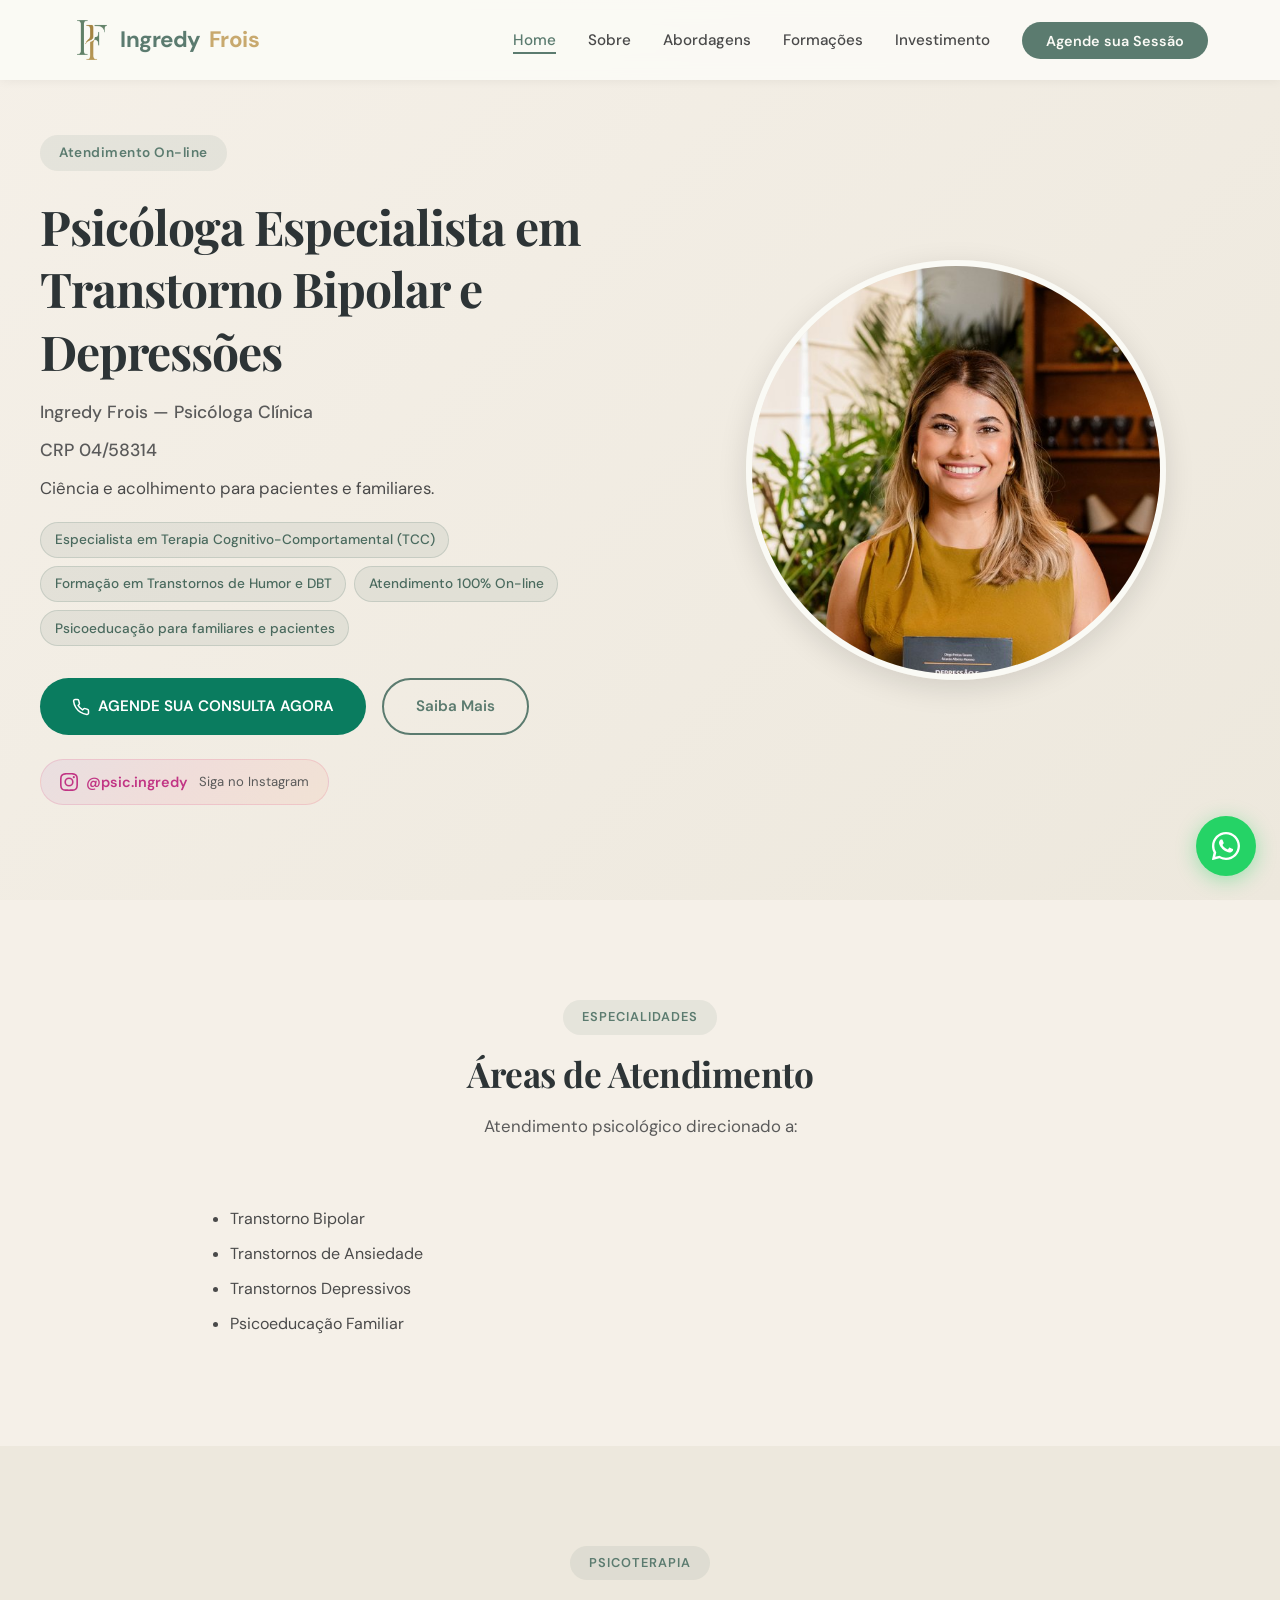
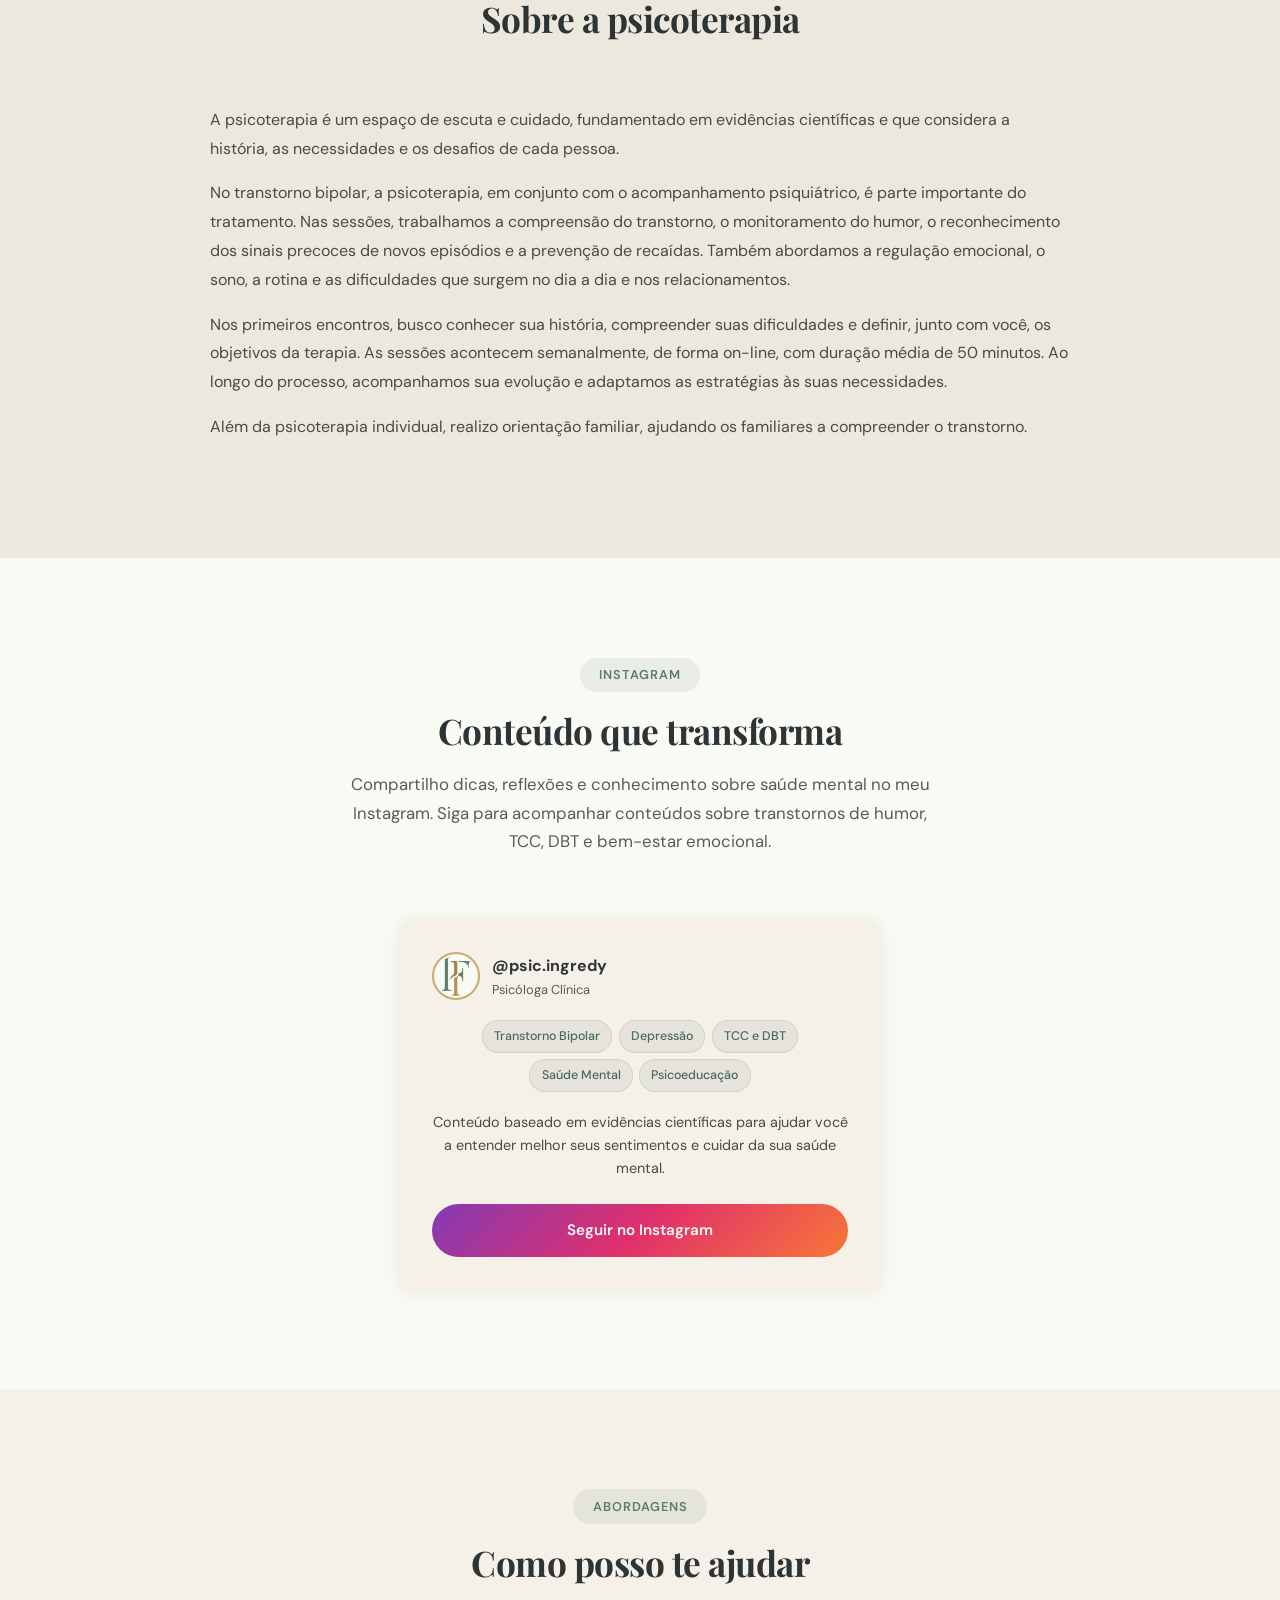
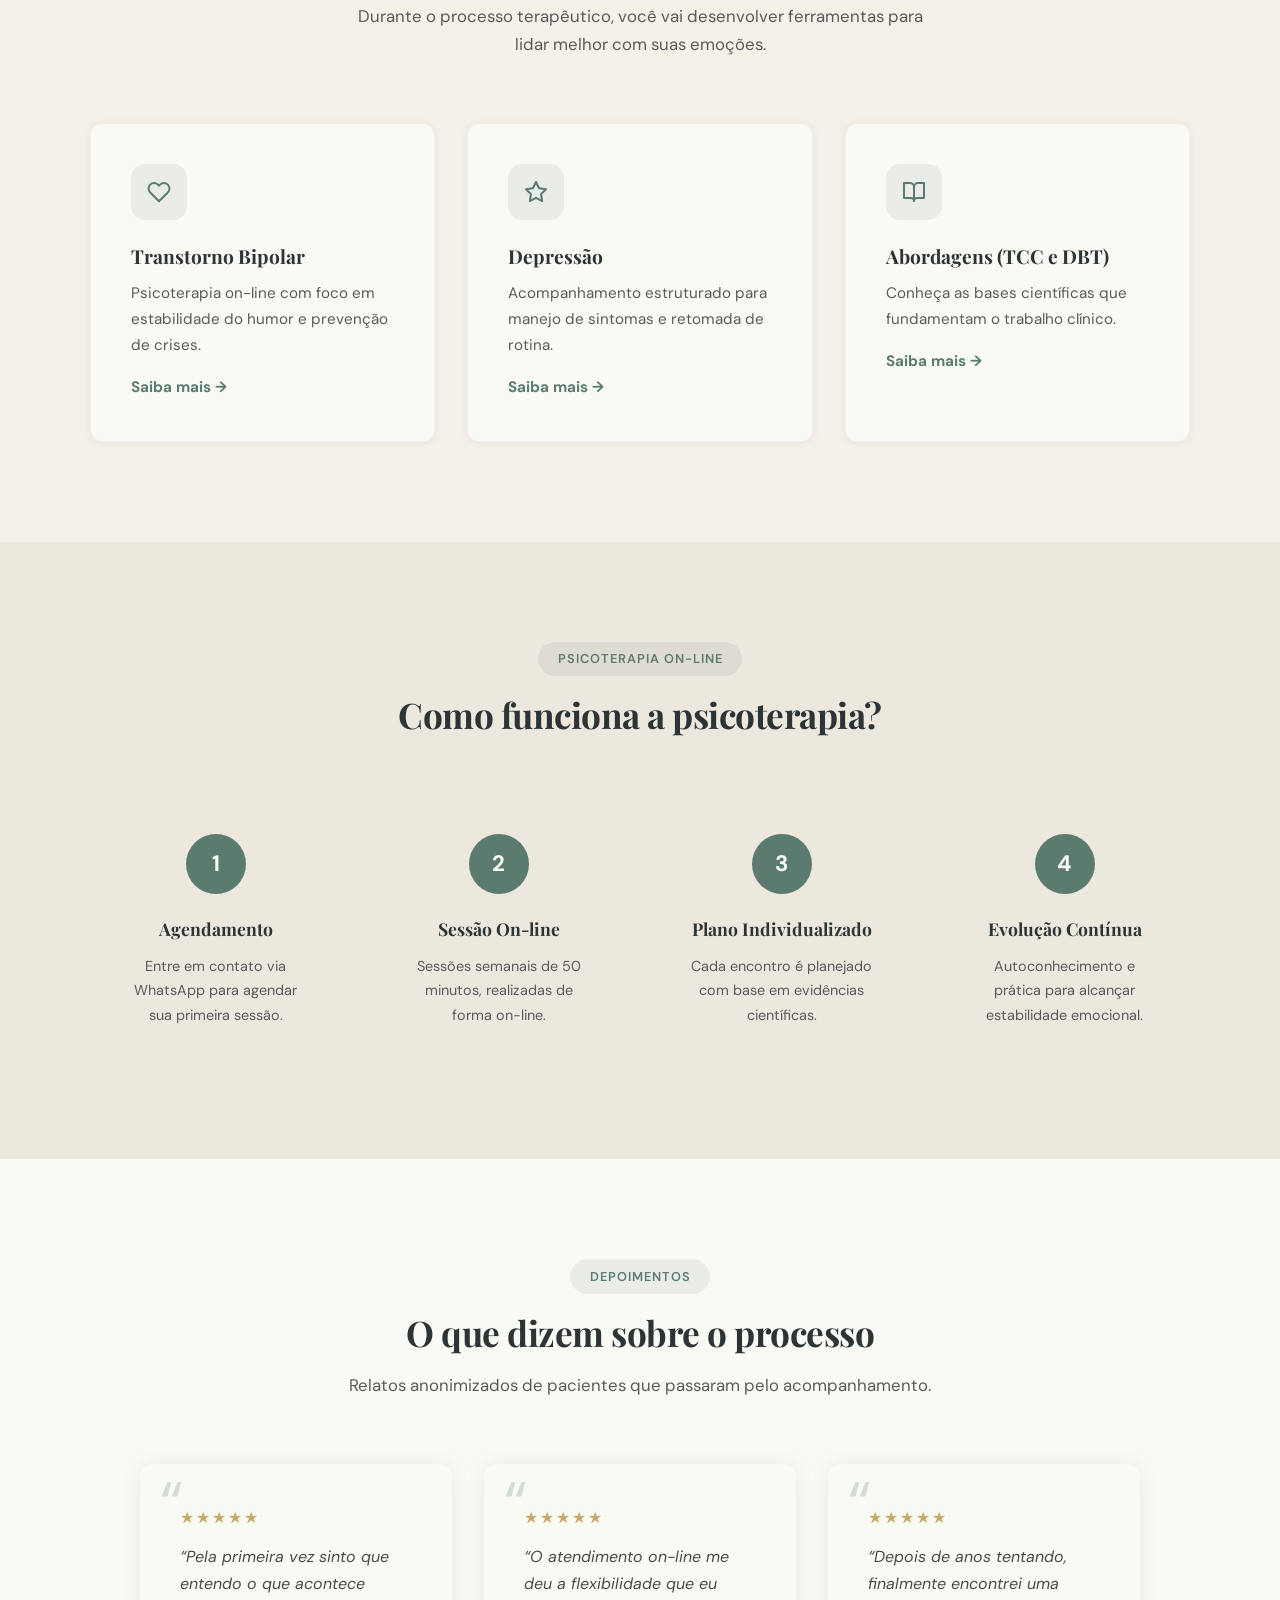
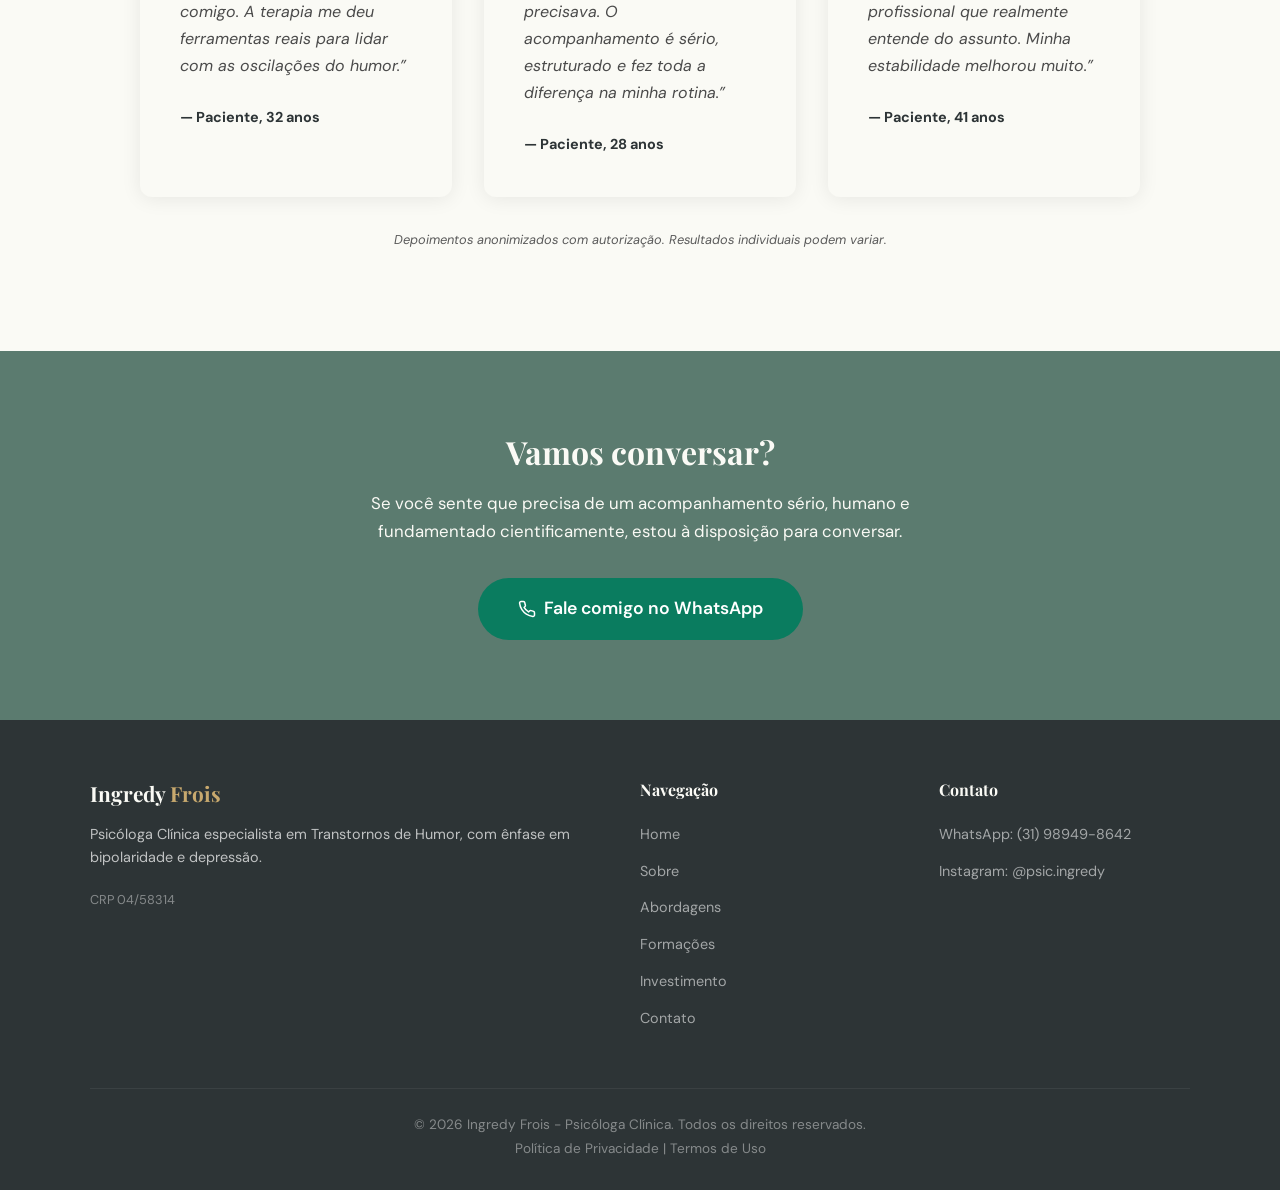
==== index.html @ 55889b50 "chore: atualiza conteúdo do site e padroniza grafia "on-line" - Home: remove selo "Agenda aberta par" ====
<!DOCTYPE html>
<html lang="pt-BR">
<head>
  <meta charset="UTF-8">
  <meta name="viewport" content="width=device-width, initial-scale=1.0">
  <title>Ingredy Frois - Psicóloga Clínica | Especialista em Transtornos de Humor</title>
  <meta name="description" content="Psicóloga clínica especialista em Transtornos de Humor, com ênfase em bipolaridade e depressão. Atendimento on-line com TCC e DBT.">
  <link rel="canonical" href="https://ingredyfrois.com.br/">
  <meta property="og:title" content="Ingredy Frois - Psicóloga Clínica | Especialista em Transtornos de Humor">
  <meta property="og:description" content="Psicóloga clínica especialista em Transtornos de Humor, com ênfase em bipolaridade e depressão. Atendimento on-line com TCC e DBT.">
  <meta property="og:type" content="website">
  <meta property="og:url" content="https://ingredyfrois.com.br/">
  <meta property="og:image" content="https://ingredyfrois.com.br/IMG_4815.JPG.jpeg">
  <meta property="og:locale" content="pt_BR">
  <meta name="twitter:card" content="summary_large_image">
  <link rel="preconnect" href="https://fonts.googleapis.com">
  <link rel="preconnect" href="https://fonts.gstatic.com" crossorigin>
  <link href="https://fonts.googleapis.com/css2?family=DM+Sans:ital,wght@0,400;0,500;0,600;0,700&family=Playfair+Display:wght@600;700&display=swap" rel="stylesheet">
  <link rel="icon" href="favicon.ico" sizes="48x48">
  <link rel="icon" href="favicon-32x32.png" type="image/png" sizes="32x32">
  <link rel="apple-touch-icon" href="apple-touch-icon.png">
  <link rel="manifest" href="site.webmanifest">
  <meta name="theme-color" content="#5B7B6F">
  <link rel="stylesheet" href="css/style.css?v=7">
</head>
<body>
  <a class="skip-link" href="#main-content">Pular para o conteúdo principal</a>

  <!-- Header -->
  <header class="header">
    <nav class="nav">
      <a href="index.html" class="nav__logo">
        <img src="logo-if.png" alt="IF" class="nav__logo-img" width="40" height="40">
        Ingredy <span>Frois</span>
      </a>
      <ul class="nav__links" id="primary-navigation" aria-label="Navegação principal">
        <li><a href="index.html" class="nav__link">Home</a></li>
        <li><a href="sobre.html" class="nav__link">Sobre</a></li>
        <li><a href="abordagens.html" class="nav__link">Abordagens</a></li>
        <li><a href="formacoes.html" class="nav__link">Formações</a></li>
        <li><a href="investimento.html" class="nav__link">Investimento</a></li>
        <li><a href="contato.html" class="nav__link nav__cta">Agende sua Sessão</a></li>
      </ul>
      <button class="nav__toggle" aria-label="Abrir menu" aria-expanded="false" aria-controls="primary-navigation">
        <span></span>
        <span></span>
        <span></span>
      </button>
    </nav>
    <div class="nav__overlay"></div>
  </header>

  <main id="main-content">

  <!-- Hero -->
  <section class="hero">
    <div class="hero__container">
      <div class="hero__content">
        <span class="hero__tag">Atendimento On-line</span>
        <h1 class="hero__title">Psicóloga Especialista em <span>Transtorno Bipolar e Depressões</span></h1>
        <p class="hero__subtitle">Ingredy Frois &mdash; Psicóloga Clínica</p>
        <p class="hero__subtitle hero__subtitle--crp">CRP 04/58314</p>
        <p class="hero__description">
          Ciência e acolhimento para pacientes e familiares.
        </p>
        <ul class="hero__credentials">
          <li>Especialista em Terapia Cognitivo-Comportamental (TCC)</li>
          <li>Formação em Transtornos de Humor e DBT</li>
          <li>Atendimento 100% On-line</li>
          <li>Psicoeducação para familiares e pacientes</li>
        </ul>
        <div class="hero__buttons">
          <a href="https://wa.me/5531989498642?text=Ol%C3%A1%2C%20gostaria%20de%20agendar%20uma%20sess%C3%A3o." class="btn btn--whatsapp" data-cta="whatsapp" data-location="home-hero" target="_blank" rel="noopener">
            <svg class="icon" viewBox="0 0 24 24" fill="none" stroke="currentColor" stroke-width="2" stroke-linecap="round" stroke-linejoin="round"><path d="M22 16.92v3a2 2 0 0 1-2.18 2 19.79 19.79 0 0 1-8.63-3.07 19.5 19.5 0 0 1-6-6 19.79 19.79 0 0 1-3.07-8.67A2 2 0 0 1 4.11 2h3a2 2 0 0 1 2 1.72c.12.96.36 1.9.7 2.81a2 2 0 0 1-.45 2.11L8.09 9.91a16 16 0 0 0 6 6l1.27-1.27a2 2 0 0 1 2.11-.45c.91.34 1.85.58 2.81.7A2 2 0 0 1 22 16.92z"/></svg> AGENDE SUA CONSULTA AGORA
          </a>
          <a href="sobre.html" class="btn btn--outline">Saiba Mais</a>
        </div>
        <a href="https://instagram.com/psic.ingredy" class="hero__instagram" target="_blank" rel="noopener">
          <svg viewBox="0 0 24 24" width="18" height="18" fill="currentColor"><path d="M12 2.163c3.204 0 3.584.012 4.85.07 3.252.148 4.771 1.691 4.919 4.919.058 1.265.069 1.645.069 4.849 0 3.205-.012 3.584-.069 4.849-.149 3.225-1.664 4.771-4.919 4.919-1.266.058-1.644.07-4.85.07-3.204 0-3.584-.012-4.849-.07-3.26-.149-4.771-1.699-4.919-4.92-.058-1.265-.07-1.644-.07-4.849 0-3.204.013-3.583.07-4.849.149-3.227 1.664-4.771 4.919-4.919 1.266-.057 1.645-.069 4.849-.069zM12 0C8.741 0 8.333.014 7.053.072 2.695.272.273 2.69.073 7.052.014 8.333 0 8.741 0 12c0 3.259.014 3.668.072 4.948.2 4.358 2.618 6.78 6.98 6.98C8.333 23.986 8.741 24 12 24c3.259 0 3.668-.014 4.948-.072 4.354-.2 6.782-2.618 6.979-6.98.059-1.28.073-1.689.073-4.948 0-3.259-.014-3.667-.072-4.947-.196-4.354-2.617-6.78-6.979-6.98C15.668.014 15.259 0 12 0zm0 5.838a6.162 6.162 0 100 12.324 6.162 6.162 0 000-12.324zM12 16a4 4 0 110-8 4 4 0 010 8zm6.406-11.845a1.44 1.44 0 100 2.881 1.44 1.44 0 000-2.881z"/></svg>
          <span>@psic.ingredy</span>
          <span class="hero__instagram-label">Siga no Instagram</span>
        </a>
      </div>
      <div class="hero__image">
        <img src="IMG_2503.JPEG" alt="Ingredy Frois - Psicóloga Clínica" width="420" height="420" fetchpriority="high">
      </div>
    </div>
  </section>

  <!-- Áreas de Atendimento -->
  <section class="section">
    <div class="section__container">
      <div class="section__header fade-in">
        <span class="section__tag">Especialidades</span>
        <h2 class="section__title">Áreas de Atendimento</h2>
        <p class="section__subtitle">Atendimento psicológico direcionado a:</p>
      </div>
      <div class="prose fade-in">
        <ul class="list">
          <li>Transtorno Bipolar</li>
          <li>Transtornos de Ansiedade</li>
          <li>Transtornos Depressivos</li>
          <li>Psicoeducação Familiar</li>
        </ul>
      </div>
    </div>
  </section>

  <!-- Sobre a psicoterapia -->
  <section class="section section--alt">
    <div class="section__container">
      <div class="section__header fade-in">
        <span class="section__tag">Psicoterapia</span>
        <h2 class="section__title">Sobre a psicoterapia</h2>
      </div>
      <div class="prose fade-in">
        <p>A psicoterapia é um espaço de escuta e cuidado, fundamentado em evidências científicas e que considera a história, as necessidades e os desafios de cada pessoa.</p>
        <p>No transtorno bipolar, a psicoterapia, em conjunto com o acompanhamento psiquiátrico, é parte importante do tratamento. Nas sessões, trabalhamos a compreensão do transtorno, o monitoramento do humor, o reconhecimento dos sinais precoces de novos episódios e a prevenção de recaídas. Também abordamos a regulação emocional, o sono, a rotina e as dificuldades que surgem no dia a dia e nos relacionamentos.</p>
        <p>Nos primeiros encontros, busco conhecer sua história, compreender suas dificuldades e definir, junto com você, os objetivos da terapia. As sessões acontecem semanalmente, de forma on-line, com duração média de 50 minutos. Ao longo do processo, acompanhamos sua evolução e adaptamos as estratégias às suas necessidades.</p>
        <p>Além da psicoterapia individual, realizo orientação familiar, ajudando os familiares a compreender o transtorno.</p>
      </div>
    </div>
  </section>

  <!-- Instagram Section -->
  <section class="section instagram-section">
    <div class="section__container">
      <div class="section__header fade-in">
        <span class="section__tag">Instagram</span>
        <h2 class="section__title">Conteúdo que transforma</h2>
        <p class="section__subtitle">
          Compartilho dicas, reflexões e conhecimento sobre saúde mental no meu Instagram.
          Siga para acompanhar conteúdos sobre transtornos de humor, TCC, DBT e bem-estar emocional.
        </p>
      </div>
      <div class="instagram-preview fade-in">
        <div class="instagram-card">
          <div class="instagram-card__header">
            <img src="logo-if.png" alt="IF" class="instagram-card__avatar" width="40" height="40">
            <div>
              <span class="instagram-card__handle">@psic.ingredy</span>
              <span class="instagram-card__label">Psicóloga Clínica</span>
            </div>
          </div>
          <div class="instagram-card__topics">
            <span>Transtorno Bipolar</span>
            <span>Depressão</span>
            <span>TCC e DBT</span>
            <span>Saúde Mental</span>
            <span>Psicoeducação</span>
          </div>
          <p class="instagram-card__bio">
            Conteúdo baseado em evidências científicas para ajudar você a entender melhor seus
            sentimentos e cuidar da sua saúde mental.
          </p>
          <a href="https://instagram.com/psic.ingredy" class="btn btn--primary instagram-card__btn" target="_blank" rel="noopener">
            Seguir no Instagram
          </a>
        </div>
      </div>
    </div>
  </section>

  <!-- Abordagens Preview -->
  <section class="section">
    <div class="section__container">
      <div class="section__header fade-in">
        <span class="section__tag">Abordagens</span>
        <h2 class="section__title">Como posso te ajudar</h2>
        <p class="section__subtitle">
          Durante o processo terapêutico, você vai desenvolver ferramentas para lidar melhor com suas emoções.
        </p>
      </div>
      <div class="cards fade-in">
        <a class="card card--link" href="transtorno-bipolar.html">
          <div class="card__icon" aria-hidden="true"><svg class="icon" viewBox="0 0 24 24" fill="none" stroke="currentColor" stroke-width="2" stroke-linecap="round" stroke-linejoin="round"><path d="M20.84 4.61a5.5 5.5 0 0 0-7.78 0L12 5.67l-1.06-1.06a5.5 5.5 0 0 0-7.78 7.78l1.06 1.06L12 21.23l7.78-7.78 1.06-1.06a5.5 5.5 0 0 0 0-7.78z"/></svg></div>
          <h3 class="card__title">Transtorno Bipolar</h3>
          <p class="card__text">
            Psicoterapia on-line com foco em estabilidade do humor e prevenção de crises.
          </p>
          <span class="card__cta">Saiba mais &rarr;</span>
        </a>
        <a class="card card--link" href="depressao.html">
          <div class="card__icon" aria-hidden="true"><svg class="icon" viewBox="0 0 24 24" fill="none" stroke="currentColor" stroke-width="2" stroke-linecap="round" stroke-linejoin="round"><polygon points="12 2 15.09 8.26 22 9.27 17 14.14 18.18 21.02 12 17.77 5.82 21.02 7 14.14 2 9.27 8.91 8.26 12 2"/></svg></div>
          <h3 class="card__title">Depressão</h3>
          <p class="card__text">
            Acompanhamento estruturado para manejo de sintomas e retomada de rotina.
          </p>
          <span class="card__cta">Saiba mais &rarr;</span>
        </a>
        <a class="card card--link" href="abordagens.html">
          <div class="card__icon" aria-hidden="true"><svg class="icon" viewBox="0 0 24 24" fill="none" stroke="currentColor" stroke-width="2" stroke-linecap="round" stroke-linejoin="round"><path d="M2 3h6a4 4 0 0 1 4 4v14a3 3 0 0 0-3-3H2z"/><path d="M22 3h-6a4 4 0 0 0-4 4v14a3 3 0 0 1 3-3h7z"/></svg></div>
          <h3 class="card__title">Abordagens (TCC e DBT)</h3>
          <p class="card__text">
            Conheça as bases científicas que fundamentam o trabalho clínico.
          </p>
          <span class="card__cta">Saiba mais &rarr;</span>
        </a>
      </div>
    </div>
  </section>

  <!-- Como funciona -->
  <section class="section section--alt">
    <div class="section__container">
      <div class="section__header fade-in">
        <span class="section__tag">Psicoterapia On-line</span>
        <h2 class="section__title">Como funciona a psicoterapia?</h2>
      </div>
      <div class="steps fade-in">
        <div class="step">
          <div class="step__number">1</div>
          <h3 class="step__title">Agendamento</h3>
          <p class="step__text">Entre em contato via WhatsApp para agendar sua primeira sessão.</p>
        </div>
        <div class="step">
          <div class="step__number">2</div>
          <h3 class="step__title">Sessão On-line</h3>
          <p class="step__text">Sessões semanais de 50 minutos, realizadas de forma on-line.</p>
        </div>
        <div class="step">
          <div class="step__number">3</div>
          <h3 class="step__title">Plano Individualizado</h3>
          <p class="step__text">Cada encontro é planejado com base em evidências científicas.</p>
        </div>
        <div class="step">
          <div class="step__number">4</div>
          <h3 class="step__title">Evolução Contínua</h3>
          <p class="step__text">Autoconhecimento e prática para alcançar estabilidade emocional.</p>
        </div>
      </div>
    </div>
  </section>

  <!-- Depoimentos -->
  <section class="section section--white">
    <div class="section__container">
      <div class="section__header fade-in">
        <span class="section__tag">Depoimentos</span>
        <h2 class="section__title">O que dizem sobre o processo</h2>
        <p class="section__subtitle">Relatos anonimizados de pacientes que passaram pelo acompanhamento.</p>
      </div>
      <div class="testimonials-grid fade-in">
        <div class="testimonial">
          <div class="testimonial__stars" aria-hidden="true">&#9733;&#9733;&#9733;&#9733;&#9733;</div>
          <p class="testimonial__text">&ldquo;Pela primeira vez sinto que entendo o que acontece comigo. A terapia me deu ferramentas reais para lidar com as oscilações do humor.&rdquo;</p>
          <span class="testimonial__author">&mdash; Paciente, 32 anos</span>
        </div>
        <div class="testimonial">
          <div class="testimonial__stars" aria-hidden="true">&#9733;&#9733;&#9733;&#9733;&#9733;</div>
          <p class="testimonial__text">&ldquo;O atendimento on-line me deu a flexibilidade que eu precisava. O acompanhamento é sério, estruturado e fez toda a diferença na minha rotina.&rdquo;</p>
          <span class="testimonial__author">&mdash; Paciente, 28 anos</span>
        </div>
        <div class="testimonial">
          <div class="testimonial__stars" aria-hidden="true">&#9733;&#9733;&#9733;&#9733;&#9733;</div>
          <p class="testimonial__text">&ldquo;Depois de anos tentando, finalmente encontrei uma profissional que realmente entende do assunto. Minha estabilidade melhorou muito.&rdquo;</p>
          <span class="testimonial__author">&mdash; Paciente, 41 anos</span>
        </div>
      </div>
      <p class="testimonial__disclaimer">Depoimentos anonimizados com autorização. Resultados individuais podem variar.</p>
    </div>
  </section>

  <!-- CTA -->
  <section class="cta">
    <h2>Vamos conversar?</h2>
    <p>
      Se você sente que precisa de um acompanhamento sério, humano e fundamentado cientificamente,
      estou à disposição para conversar.
    </p>
    <a href="https://wa.me/5531989498642?text=Ol%C3%A1%2C%20gostaria%20de%20agendar%20uma%20sess%C3%A3o." class="btn btn--whatsapp" data-cta="whatsapp" data-location="home-cta" target="_blank" rel="noopener">
      <svg class="icon" viewBox="0 0 24 24" fill="none" stroke="currentColor" stroke-width="2" stroke-linecap="round" stroke-linejoin="round"><path d="M22 16.92v3a2 2 0 0 1-2.18 2 19.79 19.79 0 0 1-8.63-3.07 19.5 19.5 0 0 1-6-6 19.79 19.79 0 0 1-3.07-8.67A2 2 0 0 1 4.11 2h3a2 2 0 0 1 2 1.72c.12.96.36 1.9.7 2.81a2 2 0 0 1-.45 2.11L8.09 9.91a16 16 0 0 0 6 6l1.27-1.27a2 2 0 0 1 2.11-.45c.91.34 1.85.58 2.81.7A2 2 0 0 1 22 16.92z"/></svg> Fale comigo no WhatsApp
    </a>
  </section>

  </main>

  <!-- Footer -->
  <footer class="footer">
    <div class="footer__container">
      <div class="footer__brand">
        <h3>Ingredy <span>Frois</span></h3>
        <p>Psicóloga Clínica especialista em Transtornos de Humor, com ênfase em bipolaridade e depressão.</p>
        <small>CRP 04/58314</small>
      </div>
      <div>
        <h4>Navegação</h4>
        <ul class="footer__links">
          <li><a href="index.html">Home</a></li>
          <li><a href="sobre.html">Sobre</a></li>
          <li><a href="abordagens.html">Abordagens</a></li>
          <li><a href="formacoes.html">Formações</a></li>
          <li><a href="investimento.html">Investimento</a></li>
          <li><a href="contato.html">Contato</a></li>
        </ul>
      </div>
      <div>
        <h4>Contato</h4>
        <ul class="footer__links">
          <li><a href="https://wa.me/5531989498642" target="_blank" rel="noopener">WhatsApp: (31) 98949-8642</a></li>
          <li><a href="https://instagram.com/psic.ingredy" target="_blank" rel="noopener">Instagram: @psic.ingredy</a></li>
        </ul>
      </div>
    </div>
    <div class="footer__bottom">
      <p>&copy; 2026 Ingredy Frois - Psicóloga Clínica. Todos os direitos reservados.</p>
      <p><a href="privacidade.html">Política de Privacidade</a> | <a href="termos.html">Termos de Uso</a></p>
    </div>
  </footer>

  <!-- WhatsApp Chat Widget -->
  <div class="wa-widget" id="waWidget">
    <div class="wa-widget__chat" id="waChat">
      <div class="wa-widget__header">
        <svg class="wa-widget__wa-icon" viewBox="0 0 24 24" fill="#fff" width="24" height="24"><path d="M17.472 14.382c-.297-.149-1.758-.867-2.03-.967-.273-.099-.471-.148-.67.15-.197.297-.767.966-.94 1.164-.173.199-.347.223-.644.075-.297-.15-1.255-.463-2.39-1.475-.883-.788-1.48-1.761-1.653-2.059-.173-.297-.018-.458.13-.606.134-.133.298-.347.446-.52.149-.174.198-.298.298-.497.099-.198.05-.371-.025-.52-.075-.149-.669-1.612-.916-2.207-.242-.579-.487-.5-.669-.51-.173-.008-.371-.01-.57-.01-.198 0-.52.074-.792.372-.272.297-1.04 1.016-1.04 2.479 0 1.462 1.065 2.875 1.213 3.074.149.198 2.096 3.2 5.077 4.487.709.306 1.262.489 1.694.625.712.227 1.36.195 1.871.118.571-.085 1.758-.719 2.006-1.413.248-.694.248-1.289.173-1.413-.074-.124-.272-.198-.57-.347z"/><path d="M12 0C5.373 0 0 5.373 0 12c0 2.025.506 3.937 1.395 5.614L.05 23.335a.5.5 0 00.615.614l5.721-1.345A11.95 11.95 0 0012 24c6.627 0 12-5.373 12-12S18.627 0 12 0zm0 22c-1.862 0-3.623-.508-5.137-1.416l-.358-.214-3.713.873.873-3.713-.214-.358A9.96 9.96 0 012 12C2 6.486 6.486 2 12 2s10 4.486 10 10-4.486 10-10 10z"/></svg>
        <div class="wa-widget__header-info">
          <span class="wa-widget__name">Ingredy Frois</span>
          <span class="wa-widget__status">Responde em horário comercial</span>
        </div>
        <button class="wa-widget__close" id="waClose" aria-label="Fechar">&times;</button>
      </div>
      <div class="wa-widget__body">
        <div class="wa-widget__msg">
          <span>Olá! Gostaria de agendar sua sessão on-line hoje?</span>
        </div>
      </div>
      <a href="https://wa.me/5531989498642?text=Ol%C3%A1%2C%20gostaria%20de%20agendar%20uma%20sess%C3%A3o." class="wa-widget__cta" data-cta="whatsapp" data-location="home-floating" target="_blank" rel="noopener">
        Abrir bate-papo
        <svg viewBox="0 0 24 24" fill="#fff" width="18" height="18"><path d="M2 21l1.65-3.8A8.94 8.94 0 012.05 13C2.05 8.03 6.03 4.05 11 4.05c4.97 0 9 3.98 9 8.95 0 4.97-4.03 8.95-9 8.95-1.41 0-2.76-.33-3.98-.94L2 21z"/></svg>
      </a>
    </div>
    <button class="wa-widget__btn" id="waBtn" aria-label="Fale pelo WhatsApp">
      <svg viewBox="0 0 24 24" fill="#fff" width="28" height="28"><path d="M17.472 14.382c-.297-.149-1.758-.867-2.03-.967-.273-.099-.471-.148-.67.15-.197.297-.767.966-.94 1.164-.173.199-.347.223-.644.075-.297-.15-1.255-.463-2.39-1.475-.883-.788-1.48-1.761-1.653-2.059-.173-.297-.018-.458.13-.606.134-.133.298-.347.446-.52.149-.174.198-.298.298-.497.099-.198.05-.371-.025-.52-.075-.149-.669-1.612-.916-2.207-.242-.579-.487-.5-.669-.51-.173-.008-.371-.01-.57-.01-.198 0-.52.074-.792.372-.272.297-1.04 1.016-1.04 2.479 0 1.462 1.065 2.875 1.213 3.074.149.198 2.096 3.2 5.077 4.487.709.306 1.262.489 1.694.625.712.227 1.36.195 1.871.118.571-.085 1.758-.719 2.006-1.413.248-.694.248-1.289.173-1.413-.074-.124-.272-.198-.57-.347z"/><path d="M12 0C5.373 0 0 5.373 0 12c0 2.025.506 3.937 1.395 5.614L.05 23.335a.5.5 0 00.615.614l5.721-1.345A11.95 11.95 0 0012 24c6.627 0 12-5.373 12-12S18.627 0 12 0zm0 22c-1.862 0-3.623-.508-5.137-1.416l-.358-.214-3.713.873.873-3.713-.214-.358A9.96 9.96 0 012 12C2 6.486 6.486 2 12 2s10 4.486 10 10-4.486 10-10 10z"/></svg>
    </button>
  </div>

  <script src="js/main.js"></script>
  <script type="application/ld+json">
  {
    "@context": "https://schema.org",
    "@graph": [
      {
        "@type": "WebSite",
        "@id": "https://ingredyfrois.com.br/#website",
        "url": "https://ingredyfrois.com.br/",
        "name": "Ingredy Frois - Psicóloga Clínica"
      },
      {
        "@type": "Person",
        "@id": "https://ingredyfrois.com.br/#person",
        "name": "Ingredy Frois",
        "jobTitle": "Psicóloga Clínica",
        "description": "Especialista em Transtornos de Humor, com ênfase em bipolaridade e depressão.",
        "sameAs": ["https://instagram.com/psic.ingredy"],
        "hasCredential": {
          "@type": "EducationalOccupationalCredential",
          "credentialCategory": "CRP 04/58314",
          "recognizedBy": {
            "@type": "Organization",
            "name": "Conselho Regional de Psicologia"
          }
        }
      },
      {
        "@type": "ProfessionalService",
        "@id": "https://ingredyfrois.com.br/#service",
        "name": "Ingredy Frois - Psicóloga Clínica",
        "description": "Psicóloga clínica especialista em Transtornos de Humor, com ênfase em bipolaridade e depressão.",
        "url": "https://ingredyfrois.com.br",
        "telephone": "+5531989498642",
        "priceRange": "$$",
        "provider": {"@id": "https://ingredyfrois.com.br/#person"},
        "address": {
          "@type": "PostalAddress",
          "addressCountry": "BR"
        },
        "areaServed": "BR",
        "serviceType": "Psicoterapia On-line"
      }
    ]
  }
  </script>
</body>
</html>
---- css/style.css ----
/* ===== RESET & BASE ===== */
*,
*::before,
*::after {
  margin: 0;
  padding: 0;
  box-sizing: border-box;
}

:root {
  --primary: #5B7B6F;
  --primary-dark: #4A6A5E;
  --primary-light: #7A9B8F;
  --accent: #C8A96E;
  --accent-dark: #B0924F;
  --bg: #F5F0E8;
  --bg-alt: #EDE8DD;
  --white: #FAFAF5;
  --dark: #2D3436;
  --text: #4A4A4A;
  --text-light: #5A5A5A;
  --shadow-sm: 0 1px 10px rgba(0, 0, 0, 0.06);
  --shadow: 0 2px 20px rgba(0, 0, 0, 0.08);
  --shadow-lg: 0 8px 30px rgba(0, 0, 0, 0.12);
  --radius: 12px;
  --transition: all 0.3s ease;
}

html {
  scroll-behavior: smooth;
  font-size: 16px;
}

body {
  font-family: 'DM Sans', 'Segoe UI', sans-serif;
  background-color: var(--bg);
  color: var(--text);
  line-height: 1.7;
  overflow-x: hidden;
}

a {
  text-decoration: none;
  color: inherit;
  transition: var(--transition);
}

ul {
  list-style: none;
}

img {
  max-width: 100%;
  height: auto;
  display: block;
}

h1, h2, h3, h4 {
  color: var(--dark);
  line-height: 1.3;
  font-family: 'Playfair Display', 'DM Sans', serif;
}

/* ===== HEADER / NAV ===== */
.header {
  position: fixed;
  top: 0;
  left: 0;
  width: 100%;
  z-index: 1000;
  background: rgba(250, 250, 245, 0.95);
  backdrop-filter: blur(10px);
  box-shadow: 0 1px 10px rgba(0, 0, 0, 0.05);
  transition: var(--transition);
}

.header.scrolled {
  box-shadow: var(--shadow);
}

.nav {
  max-width: 1200px;
  margin: 0 auto;
  padding: 0 2rem;
  display: flex;
  align-items: center;
  justify-content: space-between;
  height: 80px;
}

.nav__logo {
  font-size: 1.4rem;
  font-weight: 700;
  color: var(--primary);
  letter-spacing: -0.5px;
  display: flex;
  align-items: center;
  gap: 0.5rem;
}

.nav__logo-img {
  width: 40px;
  height: 40px;
  max-width: 40px;
  max-height: 40px;
  object-fit: contain;
  flex-shrink: 0;
}

.nav__logo span {
  color: var(--accent);
}

.nav__links {
  display: flex;
  gap: 2rem;
  align-items: center;
}

.nav__link {
  font-size: 0.95rem;
  font-weight: 500;
  color: var(--text);
  position: relative;
  padding: 0.25rem 0;
}

.nav__link::after {
  content: '';
  position: absolute;
  bottom: 0;
  left: 0;
  width: 0;
  height: 2px;
  background: var(--primary);
  transition: var(--transition);
}

.nav__link:hover::after,
.nav__link.active::after {
  width: 100%;
}

.nav__link:hover,
.nav__link.active {
  color: var(--primary);
}

.nav__cta {
  background: var(--primary);
  color: var(--white) !important;
  padding: 0.6rem 1.5rem;
  border-radius: 50px;
  font-weight: 600;
  font-size: 0.9rem;
}

.nav__cta::after {
  display: none;
}

.nav__cta:hover {
  background: var(--primary-dark);
  transform: translateY(-1px);
}

/* Mobile menu */
.nav__toggle {
  display: none;
  flex-direction: column;
  gap: 5px;
  cursor: pointer;
  padding: 5px;
  z-index: 1001;
  background: none;
  border: none;
  -webkit-appearance: none;
  appearance: none;
}

.nav__toggle span {
  width: 25px;
  height: 2.5px;
  background: var(--dark);
  border-radius: 2px;
  transition: var(--transition);
}

.nav__toggle.active span:nth-child(1) {
  transform: rotate(45deg) translate(5px, 5px);
}

.nav__toggle.active span:nth-child(2) {
  opacity: 0;
}

.nav__toggle.active span:nth-child(3) {
  transform: rotate(-45deg) translate(5px, -5px);
}

/* ===== HERO ===== */
.hero {
  min-height: 100vh;
  display: flex;
  align-items: center;
  padding: 100px 2rem 60px;
  background: linear-gradient(135deg, var(--bg) 0%, var(--bg-alt) 100%);
}

.hero__container {
  max-width: 1200px;
  margin: 0 auto;
  display: grid;
  grid-template-columns: 1fr 1fr;
  gap: 4rem;
  align-items: center;
}

.hero__tag {
  display: inline-block;
  background: rgba(91, 123, 111, 0.1);
  color: var(--primary);
  padding: 0.4rem 1.2rem;
  border-radius: 50px;
  font-size: 0.85rem;
  font-weight: 600;
  margin-bottom: 1.5rem;
  letter-spacing: 0.5px;
}

.hero__title {
  font-size: 3rem;
  font-weight: 700;
  margin-bottom: 1rem;
  letter-spacing: -1px;
}

.hero__title span {
  color: var(--dark);
}

.hero__subtitle {
  font-size: 1.1rem;
  color: var(--text-light);
  margin-bottom: 0.5rem;
  font-weight: 500;
}

.hero__description {
  font-size: 1.05rem;
  color: var(--text);
  margin-bottom: 1.2rem;
  max-width: 500px;
}

.hero__credentials {
  display: flex;
  flex-wrap: wrap;
  gap: 0.5rem;
  margin-bottom: 2rem;
  max-width: 520px;
  list-style: none;
  padding: 0;
}

.hero__credentials li {
  background: rgba(91, 123, 111, 0.1);
  color: var(--primary-dark);
  font-size: 0.85rem;
  font-weight: 500;
  padding: 0.35rem 0.85rem;
  border-radius: 20px;
  border: 1px solid rgba(91, 123, 111, 0.2);
}

.hero__buttons {
  display: flex;
  gap: 1rem;
  flex-wrap: wrap;
}

.hero__instagram {
  display: inline-flex;
  align-items: center;
  gap: 0.5rem;
  margin-top: 1.5rem;
  padding: 0.6rem 1.2rem;
  border-radius: 50px;
  background: linear-gradient(135deg, rgba(131,58,180,0.08), rgba(225,48,108,0.08), rgba(247,119,55,0.08));
  border: 1px solid rgba(225,48,108,0.15);
  color: #C13584;
  font-size: 0.9rem;
  font-weight: 600;
  transition: var(--transition);
}

.hero__instagram:hover {
  background: linear-gradient(135deg, rgba(131,58,180,0.15), rgba(225,48,108,0.15), rgba(247,119,55,0.15));
  border-color: rgba(225,48,108,0.3);
  transform: translateY(-1px);
  color: #A02070;
}

.hero__instagram svg {
  flex-shrink: 0;
}

.hero__instagram-label {
  color: var(--text-light);
  font-weight: 400;
  font-size: 0.82rem;
  margin-left: 0.25rem;
}

.hero__image {
  display: flex;
  justify-content: center;
  align-items: center;
  overflow: hidden;
  border-radius: 50%;
  width: 420px;
  height: 420px;
  box-shadow: var(--shadow-lg);
  border: 6px solid var(--white);
  margin: 0 auto;
}

.hero__image img {
  width: 100%;
  height: 100%;
  object-fit: cover;
  object-position: center 10%;
  transform: scale(1.4);
}

/* ===== BUTTONS ===== */
.btn {
  display: inline-flex;
  align-items: center;
  gap: 0.5rem;
  padding: 0.85rem 2rem;
  border-radius: 50px;
  font-weight: 600;
  font-size: 0.95rem;
  cursor: pointer;
  border: none;
  transition: var(--transition);
  font-family: inherit;
}

.btn--primary {
  background: var(--primary);
  color: var(--white);
}

.btn--primary:hover {
  background: var(--primary-dark);
  transform: translateY(-2px);
  box-shadow: 0 4px 15px rgba(91, 123, 111, 0.3);
}

.btn--outline {
  background: transparent;
  color: var(--primary);
  border: 2px solid var(--primary);
}

.btn--outline:hover {
  background: var(--primary);
  color: var(--white);
  transform: translateY(-2px);
}

.btn--accent {
  background: var(--accent);
  color: #111;
}

.btn--accent:hover {
  background: var(--accent-dark);
  transform: translateY(-2px);
  box-shadow: 0 4px 15px rgba(200, 169, 110, 0.3);
}

.btn--whatsapp {
  background: #0A7C5F;
  color: #fff;
}

.btn--whatsapp:hover {
  background: #086B50;
  transform: translateY(-2px);
  box-shadow: 0 4px 15px rgba(10, 124, 95, 0.3);
}

.btn--full {
  width: 100%;
  justify-content: center;
}

/* ===== SECTIONS ===== */
.section {
  padding: 100px 2rem;
}

.section--alt {
  background: var(--bg-alt);
}

.section--white {
  background: var(--white);
}

.section__container {
  max-width: 1100px;
  margin: 0 auto;
}

.section__container--center {
  text-align: center;
}

.section__header {
  text-align: center;
  margin-bottom: 4rem;
}

.section__tag {
  display: inline-block;
  background: rgba(91, 123, 111, 0.1);
  color: var(--primary);
  padding: 0.4rem 1.2rem;
  border-radius: 50px;
  font-size: 0.8rem;
  font-weight: 600;
  margin-bottom: 1rem;
  text-transform: uppercase;
  letter-spacing: 1px;
}

.section__title {
  font-size: 2.2rem;
  font-weight: 700;
  margin-bottom: 1rem;
  letter-spacing: -0.5px;
}

.section__subtitle {
  font-size: 1.05rem;
  color: var(--text-light);
  max-width: 600px;
  margin: 0 auto;
}

/* ===== ABOUT PREVIEW (Home) ===== */
.about-preview {
  display: grid;
  grid-template-columns: 1fr 1fr;
  gap: 4rem;
  align-items: center;
}

.about-preview__image img {
  border-radius: var(--radius);
  box-shadow: var(--shadow);
}

.about-preview__content h3 {
  font-size: 1.6rem;
  margin-bottom: 1.5rem;
}

.about-preview__content p {
  margin-bottom: 1rem;
  color: var(--text);
}

.about-preview__content .btn {
  margin-top: 1rem;
}

/* ===== CARDS ===== */
.cards {
  display: grid;
  grid-template-columns: repeat(auto-fit, minmax(300px, 1fr));
  gap: 2rem;
}

.card {
  background: var(--white);
  border-radius: var(--radius);
  padding: 2.5rem;
  box-shadow: var(--shadow-sm);
  transition: var(--transition);
  border: 1px solid rgba(0, 0, 0, 0.04);
}

.card:hover {
  transform: translateY(-4px);
  box-shadow: var(--shadow);
}

/* ===== SVG ICONS ===== */
.icon {
  display: block;
  width: 24px;
  height: 24px;
  flex-shrink: 0;
}

.btn .icon {
  width: 18px;
  height: 18px;
}

.contact-item__icon .icon {
  color: #fff;
}

.card__icon {
  width: 56px;
  height: 56px;
  background: rgba(91, 123, 111, 0.1);
  border-radius: 14px;
  display: flex;
  align-items: center;
  justify-content: center;
  margin-bottom: 1.5rem;
  color: var(--primary);
}

.card__title {
  font-size: 1.2rem;
  font-weight: 700;
  margin-bottom: 0.8rem;
}

.card__text {
  color: var(--text-light);
  font-size: 0.95rem;
}

.card--center {
  text-align: center;
}

.card__icon--center {
  margin: 0 auto 1.5rem;
}

.cards--payment {
  max-width: 700px;
  margin: 0 auto;
}

/* ===== APPROACH CARDS ===== */
.approach-card {
  background: var(--white);
  border-radius: var(--radius);
  padding: 3rem;
  box-shadow: var(--shadow);
  border-left: 4px solid var(--primary);
  margin-bottom: 2rem;
}

.approach-card__title {
  font-size: 1.4rem;
  font-weight: 700;
  margin-bottom: 1rem;
  color: var(--primary-dark);
}

.approach-card__text {
  color: var(--text);
  font-size: 1rem;
  line-height: 1.8;
}

/* ===== QUALIFICATIONS LIST ===== */
.qualifications {
  display: grid;
  grid-template-columns: 1fr 1fr;
  gap: 2rem;
}

.qualification-item {
  display: flex;
  align-items: flex-start;
  gap: 1rem;
  padding: 1.5rem;
  background: var(--white);
  border-radius: var(--radius);
  box-shadow: var(--shadow-sm);
  transition: var(--transition);
  border: 1px solid rgba(0, 0, 0, 0.04);
}

.qualification-item:hover {
  transform: translateY(-2px);
  box-shadow: var(--shadow);
}

.qualification-item__icon {
  width: 44px;
  height: 44px;
  min-width: 44px;
  background: rgba(91, 123, 111, 0.1);
  border-radius: 10px;
  display: flex;
  align-items: center;
  justify-content: center;
  color: var(--primary);
}

.qualification-item__text {
  font-size: 0.95rem;
  font-weight: 500;
  color: var(--text);
}

/* ===== PROCESS STEPS ===== */
.steps {
  display: grid;
  grid-template-columns: repeat(auto-fit, minmax(240px, 1fr));
  gap: 2rem;
}

.step {
  text-align: center;
  padding: 2rem;
}

.step__number {
  width: 60px;
  height: 60px;
  background: var(--primary);
  color: var(--white);
  border-radius: 50%;
  display: flex;
  align-items: center;
  justify-content: center;
  font-size: 1.4rem;
  font-weight: 700;
  margin: 0 auto 1.5rem;
}

.step__title {
  font-size: 1.1rem;
  font-weight: 700;
  margin-bottom: 0.8rem;
}

.step__text {
  color: var(--text-light);
  font-size: 0.9rem;
}

/* ===== PRICING ===== */
.pricing {
  display: grid;
  grid-template-columns: repeat(auto-fit, minmax(320px, 1fr));
  gap: 2rem;
  max-width: 800px;
  margin: 0 auto;
}

.pricing-card {
  background: var(--white);
  border-radius: var(--radius);
  padding: 3rem;
  box-shadow: var(--shadow);
  text-align: center;
  transition: var(--transition);
  border: 2px solid transparent;
  position: relative;
}

.pricing-card:hover {
  transform: translateY(-4px);
  box-shadow: var(--shadow-lg);
}

.pricing-card--featured {
  border-color: var(--primary);
}

.badge {
  position: absolute;
  top: -14px;
  left: 50%;
  transform: translateX(-50%);
  background: var(--primary);
  color: var(--white);
  padding: 0.3rem 1.2rem;
  border-radius: 50px;
  font-size: 0.8rem;
  font-weight: 600;
  white-space: nowrap;
}

.pricing-card__title {
  font-size: 1.2rem;
  font-weight: 700;
  margin-bottom: 0.5rem;
  color: var(--dark);
}

.pricing-card__desc {
  color: var(--text-light);
  font-size: 0.9rem;
  margin-bottom: 2rem;
}

.pricing-card__price {
  font-size: 2.8rem;
  font-weight: 700;
  color: var(--primary);
  margin-bottom: 0.3rem;
}

.pricing-card__price small {
  font-size: 1rem;
  font-weight: 400;
  color: var(--text-light);
}

.pricing-card__info {
  color: var(--text-light);
  font-size: 0.85rem;
  margin-bottom: 2rem;
}

.pricing-card__features {
  text-align: left;
  margin-bottom: 2rem;
}

.pricing-card__features li {
  padding: 0.5rem 0;
  font-size: 0.95rem;
  color: var(--text);
  display: flex;
  align-items: center;
  gap: 0.8rem;
}

.pricing-card__features li::before {
  content: '\2713';
  color: var(--primary);
  font-weight: 700;
  font-size: 1rem;
}

/* ===== CONTACT ===== */
.contact-grid {
  display: grid;
  grid-template-columns: 1fr 1fr;
  gap: 3rem;
  align-items: start;
}

.contact-grid--single {
  grid-template-columns: 1fr;
  max-width: 560px;
  margin: 0 auto;
}

.contact-info {
  padding: 2.5rem;
  background: var(--primary);
  border-radius: var(--radius);
  color: var(--white);
}

.contact-info h3 {
  color: var(--white);
  font-size: 1.5rem;
  margin-bottom: 1rem;
}

.contact-info p {
  opacity: 1;
  margin-bottom: 2rem;
  font-size: 0.95rem;
}

.contact-item {
  display: flex;
  align-items: center;
  gap: 1rem;
  margin-bottom: 1.5rem;
}

.contact-item__icon {
  width: 48px;
  height: 48px;
  min-width: 48px;
  background: rgba(255, 255, 255, 0.15);
  border-radius: 12px;
  display: flex;
  align-items: center;
  justify-content: center;
}

.contact-item__label {
  font-size: 0.8rem;
  opacity: 1;
  color: rgba(255, 255, 255, 0.85);
  display: block;
  margin-bottom: 0.2rem;
}

.contact-item__value {
  font-weight: 600;
  font-size: 1rem;
}

.contact-info__cta {
  margin-top: 2rem;
}

.contact-form {
  background: var(--white);
  border-radius: var(--radius);
  padding: 2.5rem;
  box-shadow: var(--shadow);
}

.contact-form h3 {
  font-size: 1.3rem;
  margin-bottom: 1.5rem;
}

.form-group {
  margin-bottom: 1.2rem;
}

.form-group label {
  display: block;
  font-size: 0.9rem;
  font-weight: 600;
  margin-bottom: 0.4rem;
  color: var(--dark);
}

.form-group input,
.form-group textarea {
  width: 100%;
  padding: 0.85rem 1rem;
  border: 2px solid #e0ddd5;
  border-radius: 10px;
  font-family: inherit;
  font-size: 0.95rem;
  transition: var(--transition);
  background: var(--bg);
}

.form-group input:focus,
.form-group textarea:focus {
  outline: none;
  border-color: var(--primary);
  background: var(--white);
}

.form-group textarea {
  height: 120px;
  resize: vertical;
}

.form-disclaimer {
  font-size: 0.85rem;
  color: var(--text-light);
  margin: 0 0 1rem;
  line-height: 1.5;
}

.form-disclaimer a {
  text-decoration: underline;
}

/* ===== TESTIMONIALS ===== */
.testimonial {
  background: var(--white);
  border-radius: var(--radius);
  padding: 2.5rem;
  box-shadow: var(--shadow);
  position: relative;
}

.testimonial::before {
  content: '\201C';
  font-size: 4rem;
  color: var(--primary-light);
  position: absolute;
  top: 10px;
  left: 20px;
  line-height: 1;
  opacity: 0.3;
}

.testimonial__text {
  font-style: italic;
  color: var(--text);
  margin-bottom: 1.5rem;
  font-size: 1rem;
}

.testimonial__author {
  font-weight: 700;
  color: var(--dark);
  font-size: 0.9rem;
}

/* ===== CTA SECTION ===== */
.cta {
  background: var(--primary);
  color: var(--white);
  text-align: center;
  padding: 80px 2rem;
}

.cta h2 {
  color: var(--white);
  font-size: 2rem;
  margin-bottom: 1rem;
}

.cta p {
  opacity: 1;
  margin-bottom: 2rem;
  font-size: 1.05rem;
  max-width: 600px;
  margin-left: auto;
  margin-right: auto;
}

.cta .btn--whatsapp {
  font-size: 1.1rem;
  padding: 1rem 2.5rem;
}

/* ===== FOOTER ===== */
.footer {
  background: var(--dark);
  color: rgba(255, 255, 255, 0.7);
  padding: 60px 2rem 30px;
}

.footer__container {
  max-width: 1100px;
  margin: 0 auto;
  display: grid;
  grid-template-columns: 2fr 1fr 1fr;
  gap: 3rem;
}

.footer__brand h3 {
  color: var(--white);
  font-size: 1.3rem;
  margin-bottom: 1rem;
}

.footer__brand h3 span {
  color: var(--accent);
}

.footer__brand p {
  font-size: 0.9rem;
  line-height: 1.6;
  margin-bottom: 1rem;
}

.footer__brand small {
  font-size: 0.8rem;
  opacity: 0.6;
}

.footer h4 {
  color: var(--white);
  font-size: 1rem;
  margin-bottom: 1.2rem;
}

.footer__links li {
  margin-bottom: 0.6rem;
}

.footer__links a {
  font-size: 0.9rem;
  opacity: 0.8;
}

.footer__links a:hover {
  opacity: 1;
  color: var(--accent);
}

.footer__bottom {
  max-width: 1100px;
  margin: 3rem auto 0;
  padding-top: 1.5rem;
  border-top: 1px solid rgba(255, 255, 255, 0.1);
  text-align: center;
  font-size: 0.85rem;
  opacity: 0.6;
}

/* ===== PAGE HEADER ===== */
.page-header {
  padding: 140px 2rem 60px;
  background: linear-gradient(135deg, var(--primary) 0%, var(--primary-dark) 100%);
  color: var(--white);
  text-align: center;
}

.page-header h1 {
  color: var(--white);
  font-size: 2.5rem;
  margin-bottom: 0.8rem;
}

.page-header p {
  opacity: 1;
  font-size: 1.1rem;
  max-width: 600px;
  margin: 0 auto;
}

/* ===== GALLERY (optional) ===== */
.gallery {
  display: grid;
  grid-template-columns: repeat(auto-fill, minmax(280px, 1fr));
  gap: 1rem;
}

.gallery img {
  width: 100%;
  height: 280px;
  object-fit: cover;
  border-radius: var(--radius);
  transition: var(--transition);
}

.gallery img:hover {
  transform: scale(1.02);
}

/* ===== ABOUT PREVIEW REVERSE ===== */
.about-preview--reverse {
  direction: ltr;
}

.about-preview--reverse .about-preview__image {
  order: 2;
}

.about-preview--reverse .about-preview__content {
  order: 1;
}

/* ===== NAV OVERLAY ===== */
.nav__overlay {
  display: none;
  position: fixed;
  inset: 0;
  background: rgba(0, 0, 0, 0.5);
  z-index: 999;
}

.nav__overlay.active {
  display: block;
}

body.menu-open {
  overflow: hidden;
}

/* ===== INSTAGRAM SECTION ===== */
.instagram-section {
  background: var(--white);
}

.instagram-preview {
  display: flex;
  justify-content: center;
}

.instagram-card {
  background: var(--bg);
  border-radius: var(--radius);
  padding: 2rem;
  max-width: 480px;
  width: 100%;
  box-shadow: var(--shadow);
  text-align: center;
}

.instagram-card__header {
  display: flex;
  align-items: center;
  gap: 0.75rem;
  margin-bottom: 1.2rem;
  text-align: left;
}

.instagram-card__avatar {
  width: 48px;
  height: 48px;
  max-width: 48px;
  max-height: 48px;
  border-radius: 50%;
  object-fit: contain;
  border: 2px solid var(--accent);
  padding: 2px;
  background: var(--white);
}

.instagram-card__handle {
  display: block;
  font-weight: 700;
  color: var(--dark);
  font-size: 1rem;
}

.instagram-card__label {
  display: block;
  font-size: 0.8rem;
  color: var(--text-light);
}

.instagram-card__topics {
  display: flex;
  flex-wrap: wrap;
  gap: 0.4rem;
  justify-content: center;
  margin-bottom: 1.2rem;
}

.instagram-card__topics span {
  background: rgba(91, 123, 111, 0.1);
  color: var(--primary-dark);
  font-size: 0.78rem;
  font-weight: 500;
  padding: 0.3rem 0.7rem;
  border-radius: 16px;
  border: 1px solid rgba(91, 123, 111, 0.15);
}

.instagram-card__bio {
  font-size: 0.9rem;
  color: var(--text);
  line-height: 1.6;
  margin-bottom: 1.5rem;
}

.instagram-card__btn {
  width: 100%;
  text-align: center;
  justify-content: center;
  background: linear-gradient(135deg, #833AB4, #E1306C, #F77737);
  border: none;
}

.instagram-card__btn:hover {
  background: linear-gradient(135deg, #7232A0, #C92A5E, #E06B2F);
}

/* ===== WHATSAPP CHAT WIDGET ===== */
.wa-widget {
  position: fixed;
  bottom: 24px;
  right: 24px;
  z-index: 998;
}

.wa-widget__btn {
  width: 60px;
  height: 60px;
  background: #25D366;
  border: none;
  border-radius: 50%;
  display: flex;
  align-items: center;
  justify-content: center;
  cursor: pointer;
  box-shadow: 0 4px 20px rgba(37, 211, 102, 0.4);
  transition: var(--transition);
  margin-left: auto;
}

.wa-widget__btn:hover {
  transform: scale(1.1);
  box-shadow: 0 6px 25px rgba(37, 211, 102, 0.5);
}

.wa-widget__chat {
  position: absolute;
  bottom: 72px;
  right: 0;
  width: 320px;
  background: #fff;
  border-radius: 16px;
  box-shadow: 0 8px 40px rgba(0, 0, 0, 0.15);
  overflow: hidden;
  opacity: 0;
  transform: translateY(10px) scale(0.95);
  pointer-events: none;
  transition: all 0.3s ease;
}

.wa-widget__chat.active {
  opacity: 1;
  transform: translateY(0) scale(1);
  pointer-events: auto;
}

.wa-widget__header {
  background: #075E54;
  padding: 14px 16px;
  display: flex;
  align-items: center;
  gap: 10px;
}

.wa-widget__wa-icon {
  flex-shrink: 0;
}

.wa-widget__header-info {
  display: flex;
  flex-direction: column;
  flex: 1;
}

.wa-widget__name {
  color: #fff;
  font-size: 0.95rem;
  font-weight: 600;
}

.wa-widget__status {
  color: rgba(255, 255, 255, 0.8);
  font-size: 0.75rem;
}

.wa-widget__close {
  background: none;
  border: none;
  color: #fff;
  font-size: 1.5rem;
  cursor: pointer;
  padding: 0 4px;
  line-height: 1;
  opacity: 0.8;
  transition: opacity 0.2s;
}

.wa-widget__close:hover {
  opacity: 1;
}

.wa-widget__body {
  padding: 20px 16px;
  background: #E5DDD5;
}

.wa-widget__msg {
  background: #fff;
  padding: 10px 14px;
  border-radius: 0 8px 8px 8px;
  font-size: 0.9rem;
  color: #333;
  line-height: 1.5;
  max-width: 85%;
  box-shadow: 0 1px 2px rgba(0, 0, 0, 0.1);
}

.wa-widget__cta {
  display: flex;
  align-items: center;
  justify-content: center;
  gap: 8px;
  background: #25D366;
  color: #fff;
  padding: 14px;
  font-size: 0.95rem;
  font-weight: 600;
  text-decoration: none;
  transition: background 0.2s;
}

.wa-widget__cta:hover {
  background: #1EBE5A;
  color: #fff;
}

@supports (bottom: env(safe-area-inset-bottom)) {
  .wa-widget {
    bottom: max(24px, env(safe-area-inset-bottom));
    right: max(24px, env(safe-area-inset-right));
  }
}

/* ===== SKIP LINK ===== */
.skip-link {
  position: absolute;
  top: 0;
  left: 0;
  transform: translateY(-140%);
  background: var(--white);
  color: var(--dark);
  padding: 0.75rem 1rem;
  z-index: 2000;
  border-radius: 0 0 12px 0;
  box-shadow: var(--shadow);
  font-weight: 600;
  font-size: 0.9rem;
}

.skip-link:focus {
  transform: translateY(0);
}

/* ===== SR ONLY ===== */
.sr-only {
  position: absolute;
  width: 1px;
  height: 1px;
  padding: 0;
  margin: -1px;
  overflow: hidden;
  clip: rect(0, 0, 0, 0);
  white-space: nowrap;
  border: 0;
}

/* ===== FOCUS VISIBLE ===== */
*:focus-visible {
  outline: 3px solid var(--primary);
  outline-offset: 2px;
}

.btn:focus-visible {
  outline: 3px solid var(--primary-dark);
  outline-offset: 3px;
}

.nav__link:focus-visible {
  outline: 2px solid var(--primary);
  outline-offset: 4px;
  border-radius: 4px;
}

/* ===== CARD LINK ===== */
.card--link {
  display: block;
  text-decoration: none;
  color: inherit;
}

.card--link:hover {
  color: inherit;
}

.card__cta {
  display: inline-block;
  margin-top: 1rem;
  font-weight: 700;
  color: var(--primary);
  font-size: 0.95rem;
}

.card--link:hover .card__cta {
  text-decoration: underline;
}

/* ===== NOTICE ===== */
.notice {
  background: var(--bg-alt);
  border-left: 4px solid var(--accent);
  border-radius: var(--radius);
  padding: 1.5rem 2rem;
  max-width: 700px;
  margin: 0 auto;
}

.notice__title {
  font-size: 1.1rem;
  margin-bottom: 0.5rem;
  color: var(--dark);
}

.notice__text {
  color: var(--text);
  font-size: 0.95rem;
  line-height: 1.7;
}

/* ===== FAQ SECTION ===== */
.faq {
  max-width: 800px;
  margin: 0 auto;
}

.faq-item {
  background: var(--white);
  border-radius: var(--radius);
  padding: 0;
  margin-bottom: 1rem;
  box-shadow: var(--shadow-sm);
  border: 1px solid rgba(0, 0, 0, 0.04);
  transition: var(--transition);
}

.faq-item[open] {
  border-left: 4px solid var(--primary);
  box-shadow: var(--shadow);
}

.faq-item__question {
  font-size: 1.1rem;
  font-weight: 700;
  color: var(--dark);
  cursor: pointer;
  padding: 1.5rem 2rem;
  list-style: none;
  display: flex;
  align-items: center;
  justify-content: space-between;
  gap: 1rem;
}

.faq-item__question::-webkit-details-marker {
  display: none;
}

.faq-item__question::after {
  content: '';
  width: 10px;
  height: 10px;
  border-right: 2px solid var(--primary);
  border-bottom: 2px solid var(--primary);
  transform: rotate(45deg);
  flex-shrink: 0;
  transition: transform 0.3s ease;
}

.faq-item[open] .faq-item__question::after {
  transform: rotate(-135deg);
}

.faq-item__answer {
  color: var(--text);
  font-size: 0.95rem;
  line-height: 1.8;
  padding: 0 2rem 1.5rem;
}

/* ===== AUTHOR BOX (YMYL) ===== */
.author-box {
  background: var(--bg-alt);
  border-radius: var(--radius);
  padding: 1.5rem 2rem;
  border-left: 4px solid var(--primary);
  max-width: 800px;
  margin: 0 auto;
}

.author-box__title {
  font-size: 1.1rem;
  margin-bottom: 0.5rem;
}

.author-box__text {
  color: var(--text);
  font-size: 0.95rem;
  line-height: 1.7;
}

.author-box__meta {
  color: var(--text-light);
  font-size: 0.85rem;
  margin-top: 0.5rem;
}

/* ===== QUOTE BLOCK ===== */
.section--quote {
  background: var(--primary);
  padding: 80px 2rem;
}

.quote-block {
  text-align: center;
  max-width: 700px;
  margin: 0 auto;
}

.quote-block p {
  font-size: 2.2rem;
  font-weight: 700;
  color: var(--white);
  margin-bottom: 0.75rem;
  line-height: 1.3;
}

.quote-block cite {
  display: block;
  font-style: normal;
  font-size: 1rem;
  color: rgba(255, 255, 255, 0.7);
  margin-bottom: 1.5rem;
  font-weight: 500;
}

.quote-block__reflection {
  display: block;
  font-size: 1.05rem;
  color: rgba(255, 255, 255, 0.9);
  line-height: 1.7;
  max-width: 560px;
  margin: 0 auto;
}

/* ===== SECTION INTRO (compact header-only section) ===== */
.section--intro {
  padding-bottom: 0;
}

.section__header--no-margin {
  margin-bottom: 0;
}

/* ===== PROSE (long-form text) ===== */
.prose {
  max-width: 860px;
  margin: 0 auto;
}

.prose p {
  margin-bottom: 1rem;
  color: var(--text);
  line-height: 1.8;
}

.prose h2 {
  font-size: 1.5rem;
  margin: 2.5rem 0 1rem;
  color: var(--primary-dark);
}

.prose h2:first-child {
  margin-top: 0;
}

/* ===== LIST (bullet list) ===== */
.list {
  list-style: disc;
  padding-left: 1.25rem;
}

.list li {
  margin-bottom: 0.5rem;
}

/* ===== PRICING SINGLE ===== */
.pricing--single {
  max-width: 440px;
}

/* ===== ANIMATIONS ===== */
.fade-in {
  opacity: 0;
  transform: translateY(30px);
  transition: opacity 0.6s ease, transform 0.6s ease;
}

.fade-in.visible {
  opacity: 1;
  transform: translateY(0);
}

/* ===== REDUCED MOTION ===== */
@media (prefers-reduced-motion: reduce) {
  *,
  *::before,
  *::after {
    animation-duration: 0.01ms !important;
    animation-iteration-count: 1 !important;
    transition-duration: 0.01ms !important;
    scroll-behavior: auto !important;
  }

  .fade-in {
    opacity: 1;
    transform: none;
  }
}

/* ===== RESPONSIVE ===== */
@media (max-width: 968px) {
  .hero__container {
    grid-template-columns: 1fr;
    text-align: center;
  }

  .hero__title {
    font-size: 2.4rem;
  }

  .hero__description {
    margin: 0 auto 1.2rem;
  }

  .hero__credentials {
    justify-content: center;
    margin: 0 auto 2rem;
  }

  .hero__buttons {
    justify-content: center;
  }

  .hero__image {
    order: -1;
  }

  .hero__image img {
    width: 300px;
    height: 300px;
  }

  .about-preview {
    grid-template-columns: 1fr;
    text-align: center;
  }

  .qualifications {
    grid-template-columns: 1fr;
  }

  .contact-grid {
    grid-template-columns: 1fr;
  }

  .footer__container {
    grid-template-columns: 1fr;
    gap: 2rem;
  }
}

@media (max-width: 768px) {
  .nav__links {
    position: fixed;
    top: 0;
    right: -100%;
    width: 280px;
    height: 100vh;
    background: var(--white);
    flex-direction: column;
    padding: 100px 2rem 2rem;
    gap: 1.5rem;
    box-shadow: var(--shadow-lg);
    transition: right 0.3s ease;
    z-index: 1000;
  }

  .nav__links.active {
    right: 0;
  }

  .nav__overlay {
    z-index: 999;
  }

  .nav__toggle {
    display: flex;
  }

  .hero {
    min-height: auto;
    padding: 120px 1.5rem 60px;
  }

  .hero__title {
    font-size: 2rem;
  }

  .section {
    padding: 60px 1.5rem;
  }

  .section__title {
    font-size: 1.8rem;
  }

  .pricing {
    grid-template-columns: 1fr;
  }

  .cards {
    grid-template-columns: 1fr;
  }

  .page-header {
    padding: 120px 1.5rem 40px;
  }

  .page-header h1 {
    font-size: 2rem;
  }

  .cta h2 {
    font-size: 1.6rem;
  }
}

@media (max-width: 480px) {
  .hero__title {
    font-size: 1.7rem;
  }

  .hero__image img {
    width: 240px;
    height: 240px;
  }

  .btn {
    padding: 0.75rem 1.5rem;
    font-size: 0.9rem;
  }

  .hero__buttons {
    flex-direction: column;
    align-items: center;
  }
}

/* ===== Legal Pages ===== */
.legal-content {
  max-width: 720px;
  margin: 0 auto;
  line-height: 1.8;
}

.legal-content h2 {
  font-size: 1.3rem;
  color: var(--dark);
  margin: 2rem 0 0.75rem;
}

.legal-content p {
  margin-bottom: 1rem;
  color: var(--text);
}

.legal-content ul {
  margin: 0 0 1rem 1.5rem;
  color: var(--text);
}

.legal-content ul li {
  margin-bottom: 0.5rem;
}

.legal-content a {
  color: var(--primary);
  text-decoration: underline;
}

/* ===== HERO UTILITY CLASSES ===== */
.hero__subtitle--crp {
  margin-bottom: 0.5rem;
}

.card__text--mt {
  margin-top: 0.8rem;
}

/* ===== AVAILABILITY BADGE ===== */
.hero__availability {
  display: inline-flex;
  align-items: center;
  gap: 0.5rem;
  margin-top: 1rem;
  padding: 0.5rem 1rem;
  background: rgba(91, 123, 111, 0.08);
  border: 1px solid rgba(91, 123, 111, 0.2);
  border-radius: 50px;
  font-size: 0.85rem;
  color: var(--primary-dark);
  font-weight: 500;
}

.hero__availability-dot {
  width: 8px;
  height: 8px;
  background: #22C55E;
  border-radius: 50%;
  animation: pulse-dot 2s ease-in-out infinite;
}

@keyframes pulse-dot {
  0%, 100% { opacity: 1; }
  50% { opacity: 0.4; }
}

/* ===== TESTIMONIALS ===== */
.testimonials-grid {
  display: grid;
  grid-template-columns: repeat(auto-fit, minmax(300px, 1fr));
  gap: 2rem;
  max-width: 1000px;
  margin: 0 auto;
}

.testimonial__stars {
  color: var(--accent);
  font-size: 1rem;
  margin-bottom: 0.75rem;
  letter-spacing: 2px;
}

.testimonial__disclaimer {
  text-align: center;
  font-size: 0.8rem;
  color: var(--text-light);
  margin-top: 2rem;
  font-style: italic;
}

/* ===== BACK TO TOP ===== */
.back-to-top {
  position: fixed;
  bottom: 100px;
  right: 28px;
  width: 44px;
  height: 44px;
  background: var(--primary);
  color: var(--white);
  border: none;
  border-radius: 50%;
  display: flex;
  align-items: center;
  justify-content: center;
  cursor: pointer;
  box-shadow: var(--shadow);
  opacity: 0;
  transform: translateY(10px);
  pointer-events: none;
  transition: opacity 0.3s ease, transform 0.3s ease, background 0.3s ease;
  z-index: 997;
}

.back-to-top.visible {
  opacity: 1;
  transform: translateY(0);
  pointer-events: auto;
}

.back-to-top:hover {
  background: var(--primary-dark);
  transform: translateY(-2px);
}

/* ===== STAGGER ANIMATIONS ===== */
.cards .card:nth-child(1) { transition-delay: 0s; }
.cards .card:nth-child(2) { transition-delay: 0.1s; }
.cards .card:nth-child(3) { transition-delay: 0.2s; }
.cards .card:nth-child(4) { transition-delay: 0.15s; }
.cards .card:nth-child(5) { transition-delay: 0.2s; }
.cards .card:nth-child(6) { transition-delay: 0.25s; }

.cards.fade-in .card {
  opacity: 0;
  transform: translateY(20px);
  transition: opacity 0.5s ease, transform 0.5s ease;
}

.cards.fade-in.visible .card {
  opacity: 1;
  transform: translateY(0);
}

.qualifications .qualification-item:nth-child(1) { transition-delay: 0s; }
.qualifications .qualification-item:nth-child(2) { transition-delay: 0.05s; }
.qualifications .qualification-item:nth-child(3) { transition-delay: 0.1s; }
.qualifications .qualification-item:nth-child(4) { transition-delay: 0.15s; }
.qualifications .qualification-item:nth-child(5) { transition-delay: 0.2s; }
.qualifications .qualification-item:nth-child(6) { transition-delay: 0.25s; }
.qualifications .qualification-item:nth-child(7) { transition-delay: 0.3s; }
.qualifications .qualification-item:nth-child(8) { transition-delay: 0.35s; }
.qualifications .qualification-item:nth-child(9) { transition-delay: 0.4s; }

.qualifications.fade-in .qualification-item {
  opacity: 0;
  transform: translateY(15px);
  transition: opacity 0.4s ease, transform 0.4s ease;
}

.qualifications.fade-in.visible .qualification-item {
  opacity: 1;
  transform: translateY(0);
}

.steps .step:nth-child(1) { transition-delay: 0s; }
.steps .step:nth-child(2) { transition-delay: 0.1s; }
.steps .step:nth-child(3) { transition-delay: 0.2s; }
.steps .step:nth-child(4) { transition-delay: 0.3s; }

.steps.fade-in .step {
  opacity: 0;
  transform: translateY(20px);
  transition: opacity 0.5s ease, transform 0.5s ease;
}

.steps.fade-in.visible .step {
  opacity: 1;
  transform: translateY(0);
}
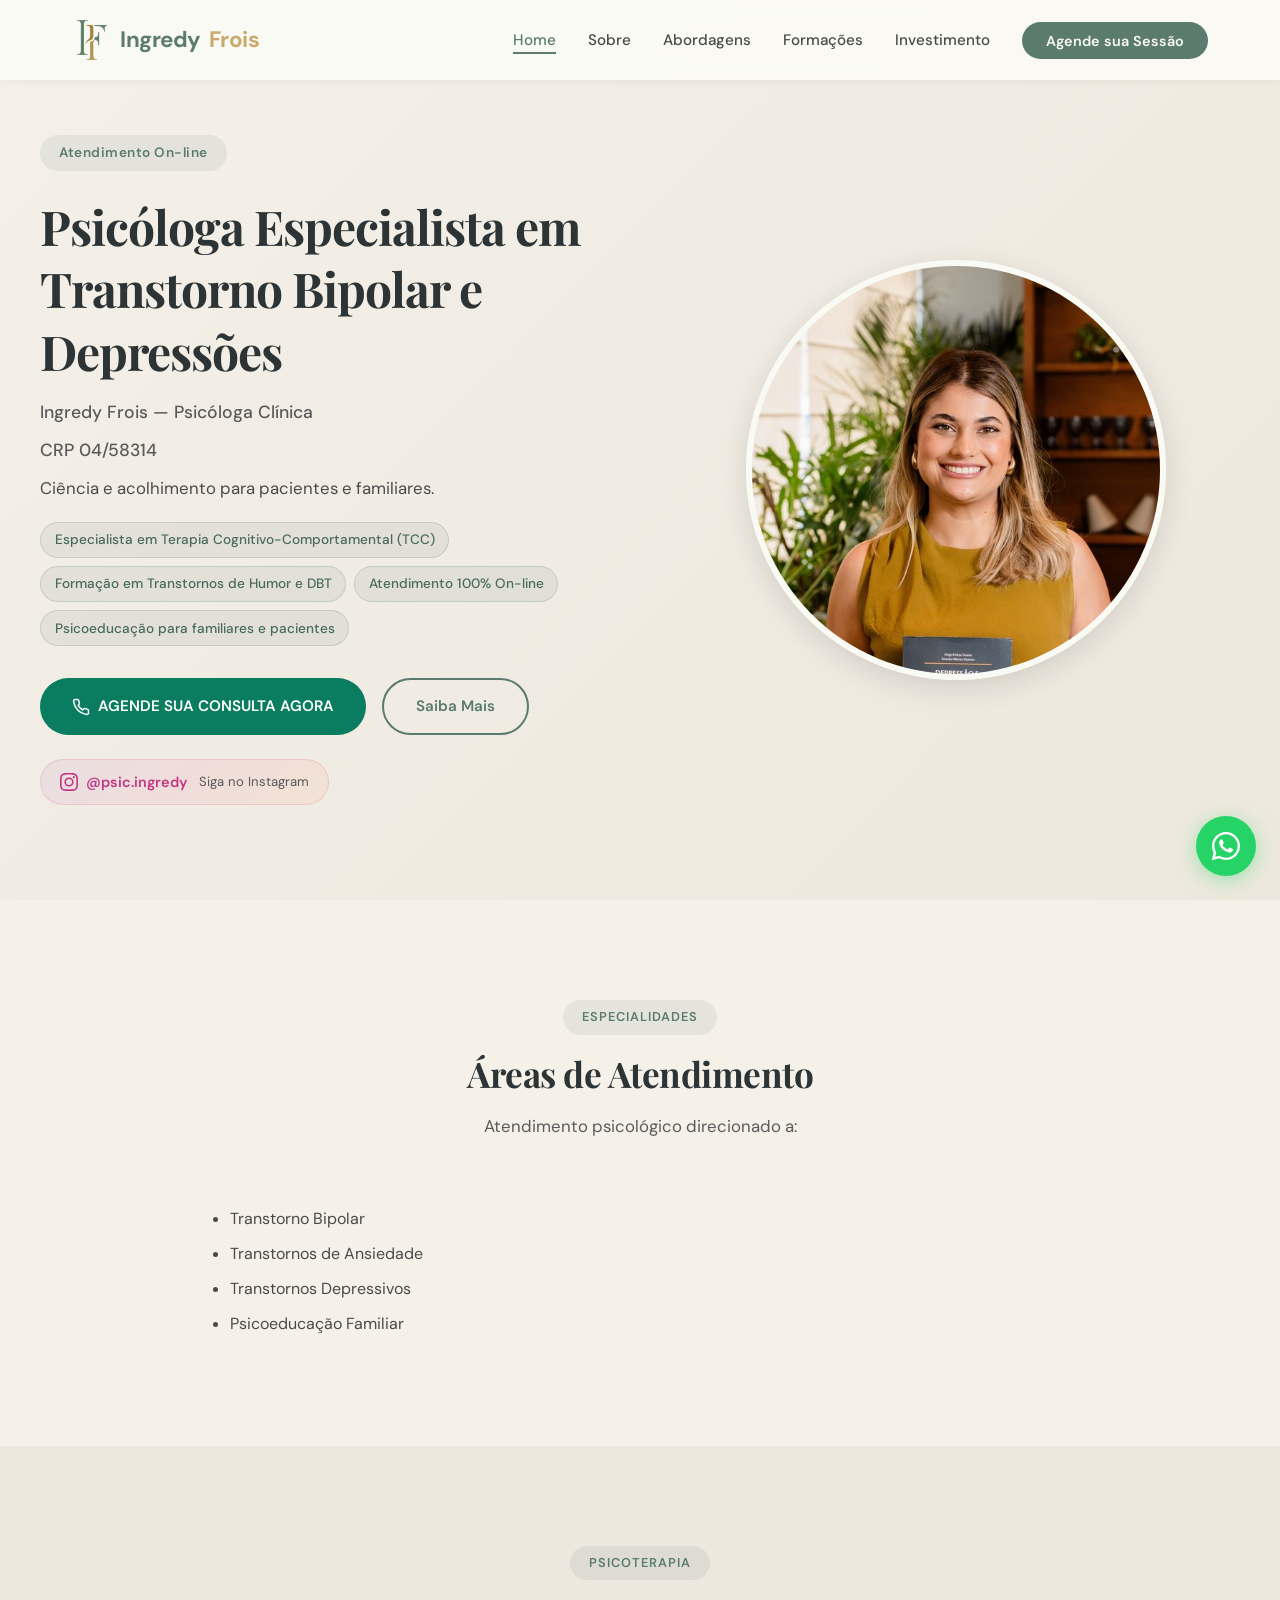
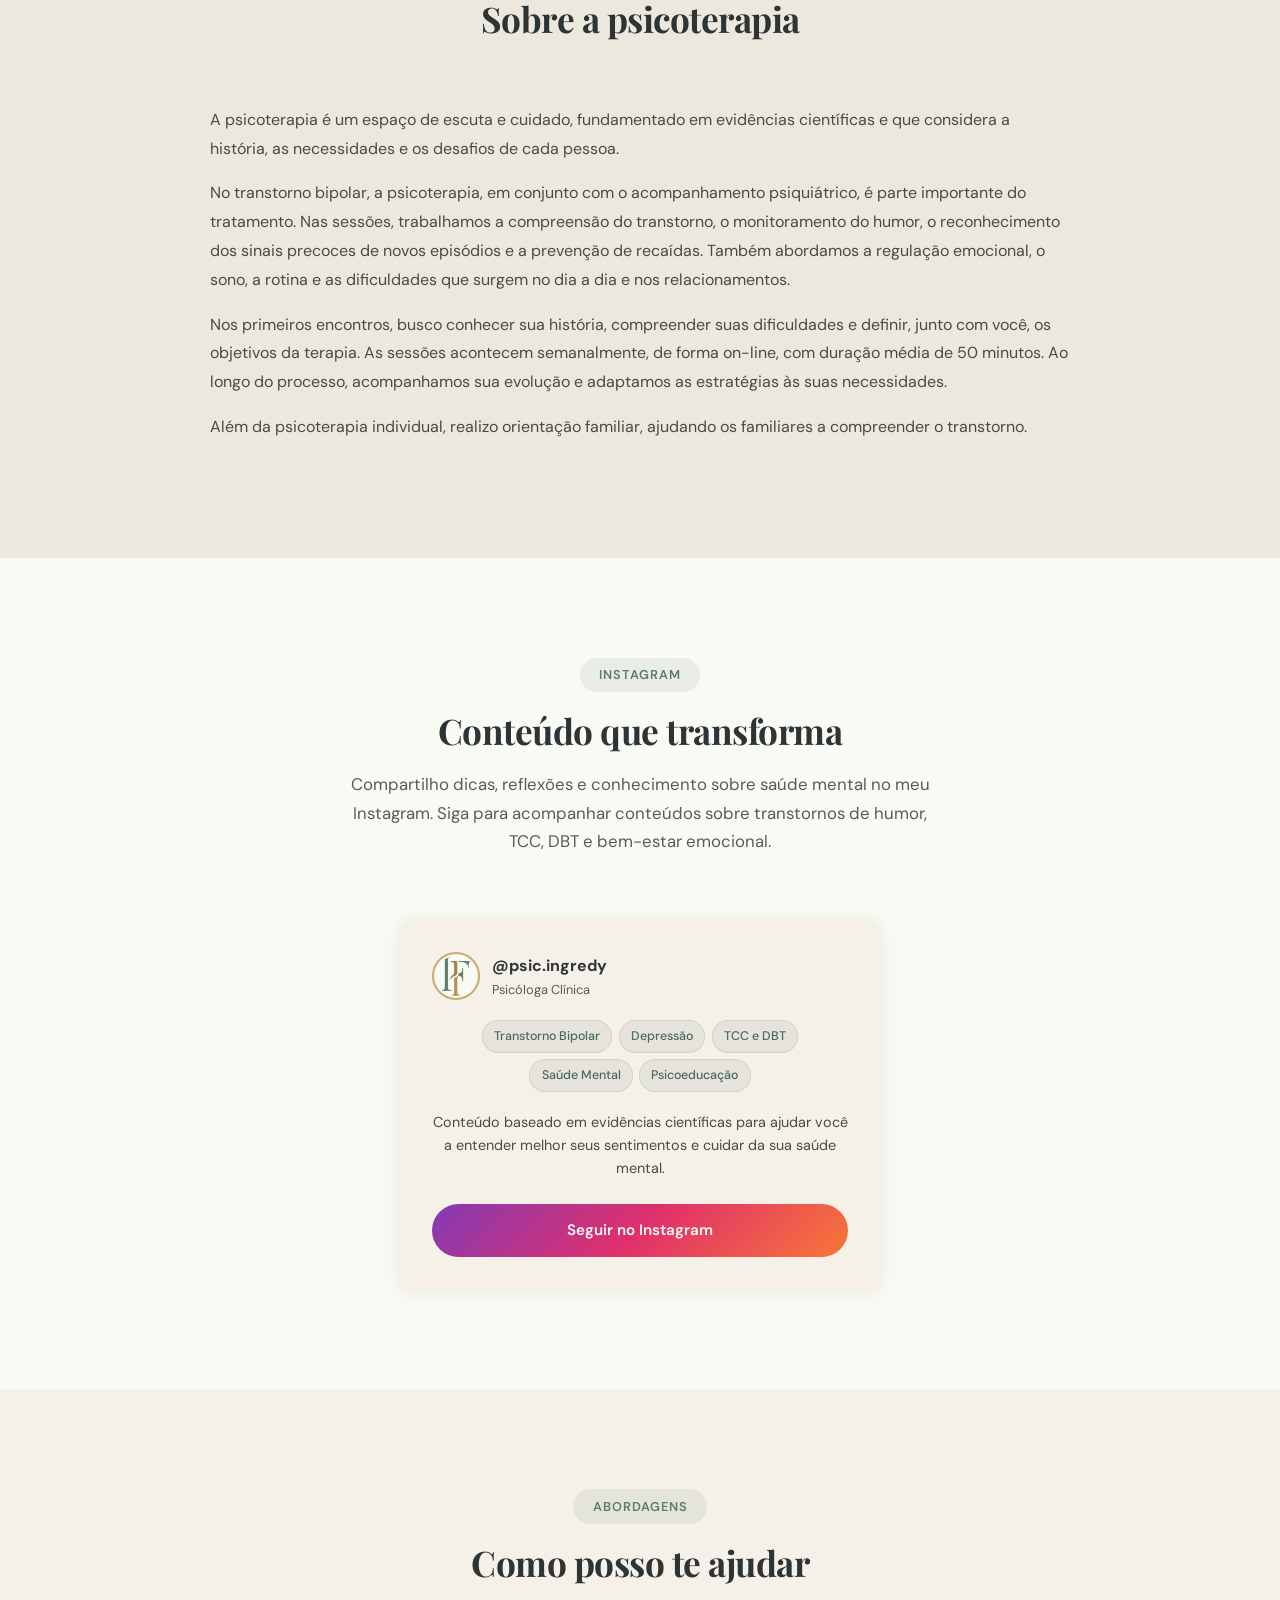
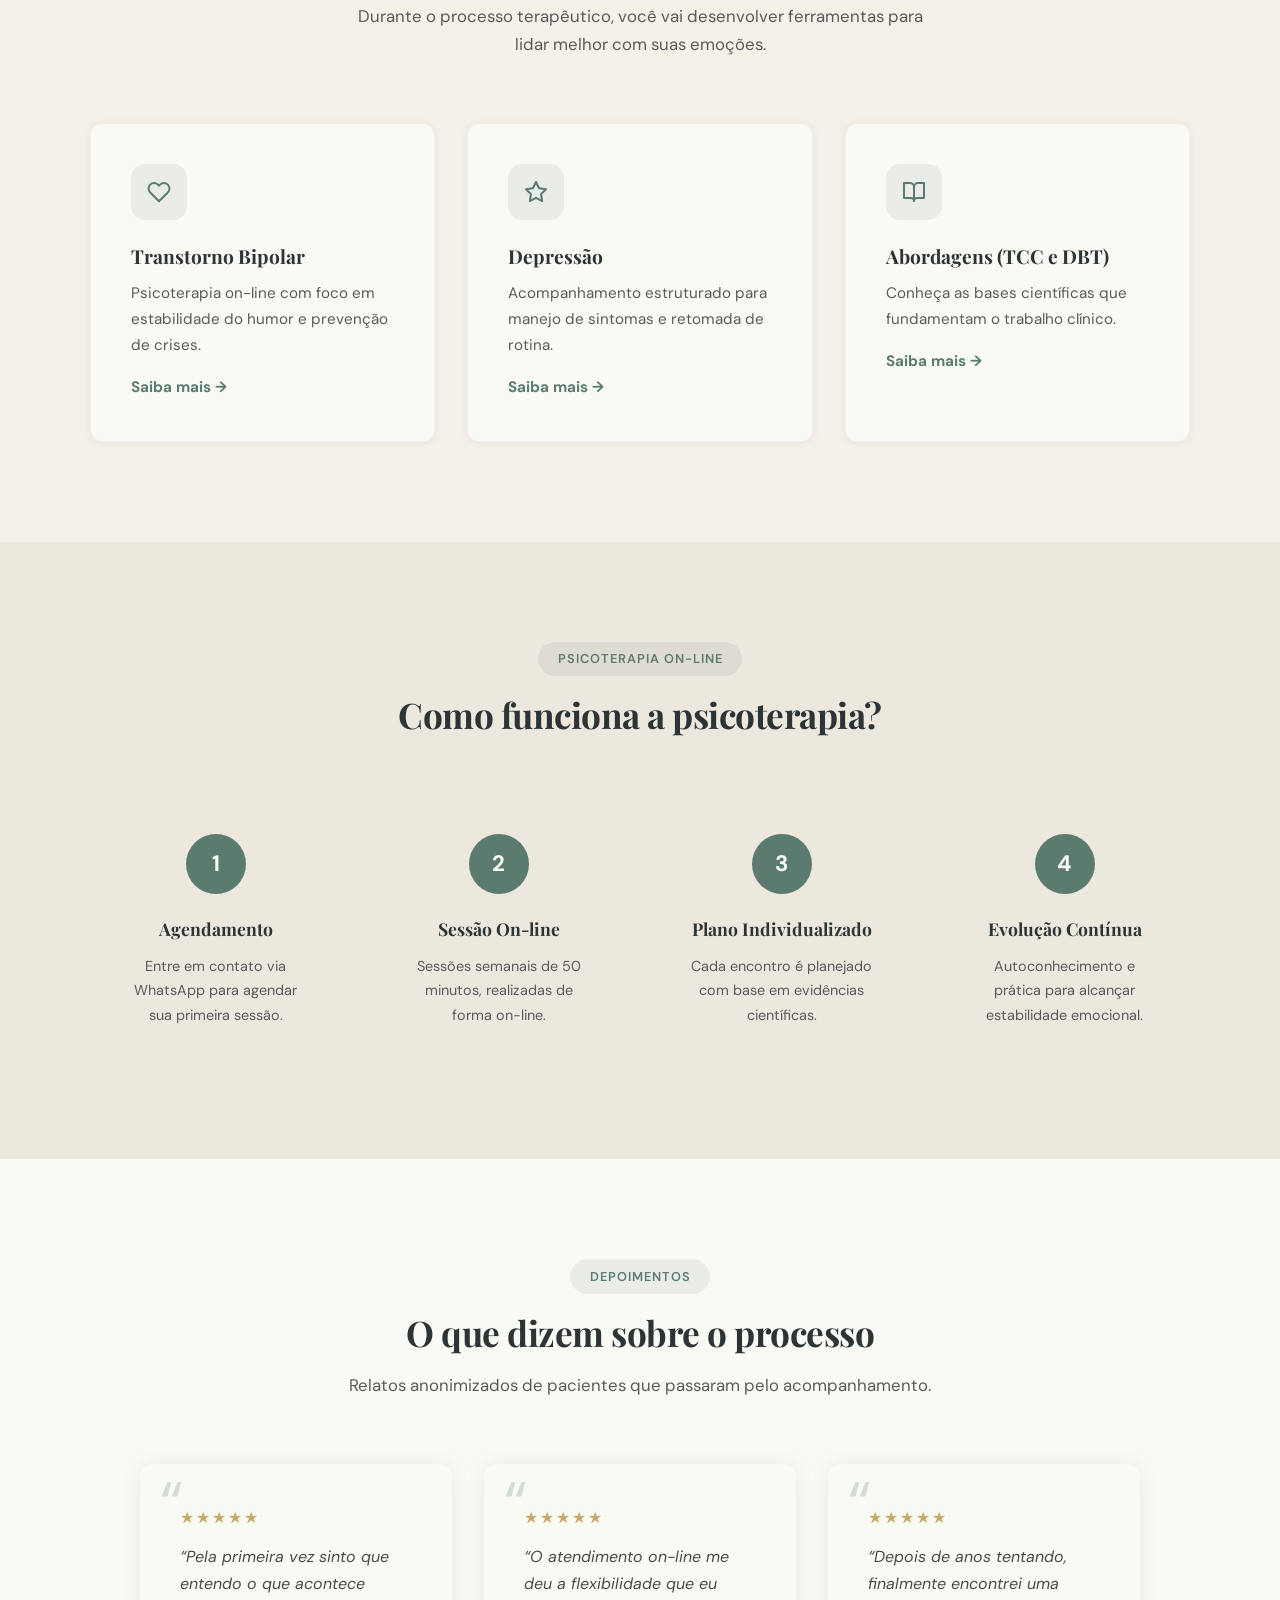
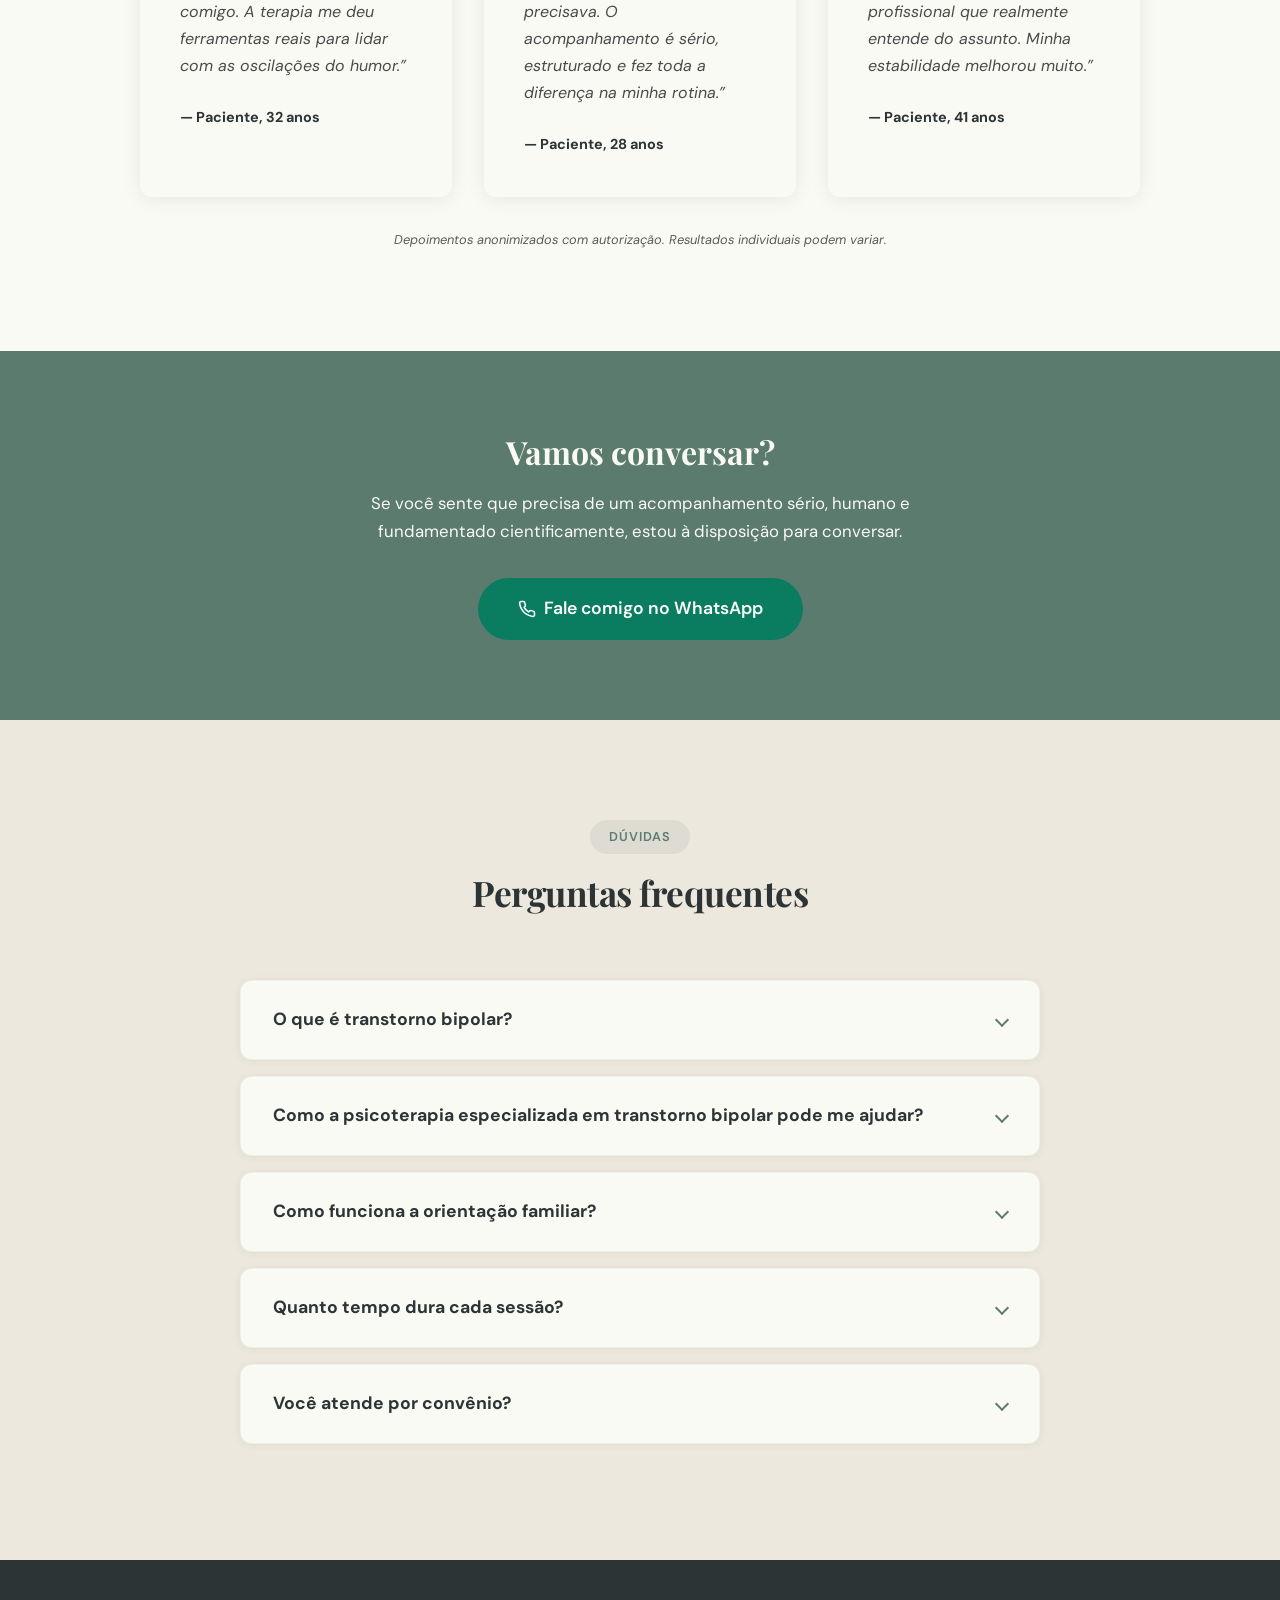
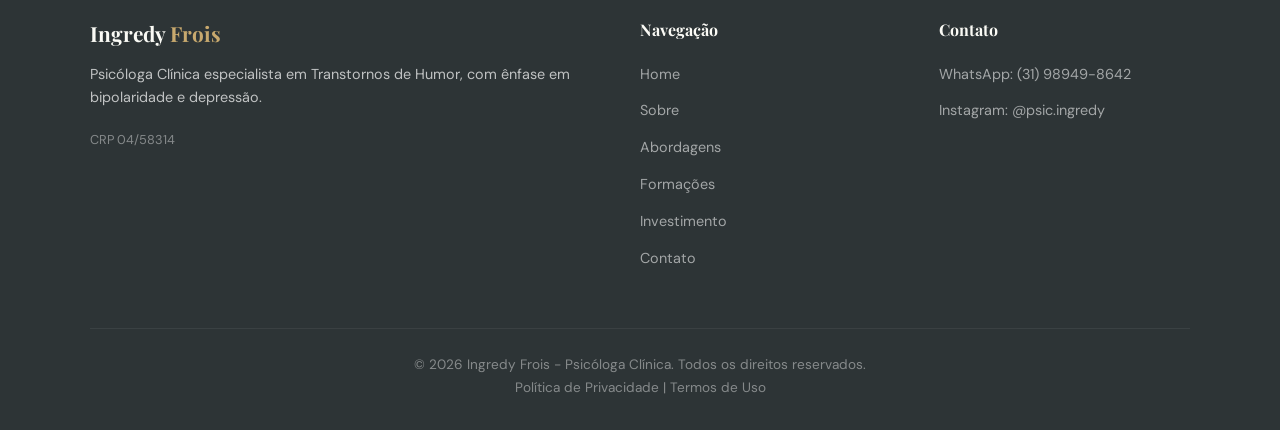
==== commit b8f9c013: "feat: novo FAQ e novo texto "Sobre mim" - Transtorno Bipolar: substitui as perguntas antigas pelo no" ====
--- a/index.html
+++ b/index.html
@@ -271,6 +271,56 @@
     <a href="https://wa.me/5531989498642?text=Ol%C3%A1%2C%20gostaria%20de%20agendar%20uma%20sess%C3%A3o." class="btn btn--whatsapp" data-cta="whatsapp" data-location="home-cta" target="_blank" rel="noopener">
       <svg class="icon" viewBox="0 0 24 24" fill="none" stroke="currentColor" stroke-width="2" stroke-linecap="round" stroke-linejoin="round"><path d="M22 16.92v3a2 2 0 0 1-2.18 2 19.79 19.79 0 0 1-8.63-3.07 19.5 19.5 0 0 1-6-6 19.79 19.79 0 0 1-3.07-8.67A2 2 0 0 1 4.11 2h3a2 2 0 0 1 2 1.72c.12.96.36 1.9.7 2.81a2 2 0 0 1-.45 2.11L8.09 9.91a16 16 0 0 0 6 6l1.27-1.27a2 2 0 0 1 2.11-.45c.91.34 1.85.58 2.81.7A2 2 0 0 1 22 16.92z"/></svg> Fale comigo no WhatsApp
     </a>
+  </section>
+
+  <!-- FAQ -->
+  <section class="section section--alt">
+    <div class="section__container">
+      <div class="section__header fade-in">
+        <span class="section__tag">Dúvidas</span>
+        <h2 class="section__title">Perguntas frequentes</h2>
+      </div>
+      <div class="faq fade-in">
+        <details class="faq-item">
+          <summary class="faq-item__question">O que é transtorno bipolar?</summary>
+          <div class="faq-item__answer">
+            <p>O transtorno bipolar é uma condição de saúde mental caracterizada por episódios
+            de mania, hipomania ou depressão, que provocam alterações no humor, na energia, no sono,
+            no pensamento e no comportamento.</p>
+          </div>
+        </details>
+        <details class="faq-item">
+          <summary class="faq-item__question">Como a psicoterapia especializada em transtorno bipolar pode me ajudar?</summary>
+          <div class="faq-item__answer">
+            <p>A psicoterapia ajuda a compreender o transtorno, monitorar o humor, identificar
+            sinais precoces de novos episódios e desenvolver estratégias para prevenir recaídas.
+            Também trabalha a regulação emocional, a rotina de sono e as dificuldades do dia a dia,
+            em conjunto com o acompanhamento psiquiátrico.</p>
+          </div>
+        </details>
+        <details class="faq-item">
+          <summary class="faq-item__question">Como funciona a orientação familiar?</summary>
+          <div class="faq-item__answer">
+            <p>A orientação familiar ajuda familiares e parceiros a compreender o transtorno bipolar,
+            reconhecer sinais precoces de novos episódios, melhorar a comunicação e desenvolver
+            estratégias para oferecer apoio, sem deixar de cuidar da própria saúde emocional.</p>
+          </div>
+        </details>
+        <details class="faq-item">
+          <summary class="faq-item__question">Quanto tempo dura cada sessão?</summary>
+          <div class="faq-item__answer">
+            <p>As sessões têm duração de 50 minutos.</p>
+          </div>
+        </details>
+        <details class="faq-item">
+          <summary class="faq-item__question">Você atende por convênio?</summary>
+          <div class="faq-item__answer">
+            <p>Não, os atendimentos são particulares. Emito recibo para solicitação de reembolso,
+            conforme as condições do seu plano de saúde.</p>
+          </div>
+        </details>
+      </div>
+    </div>
   </section>
 
   </main>
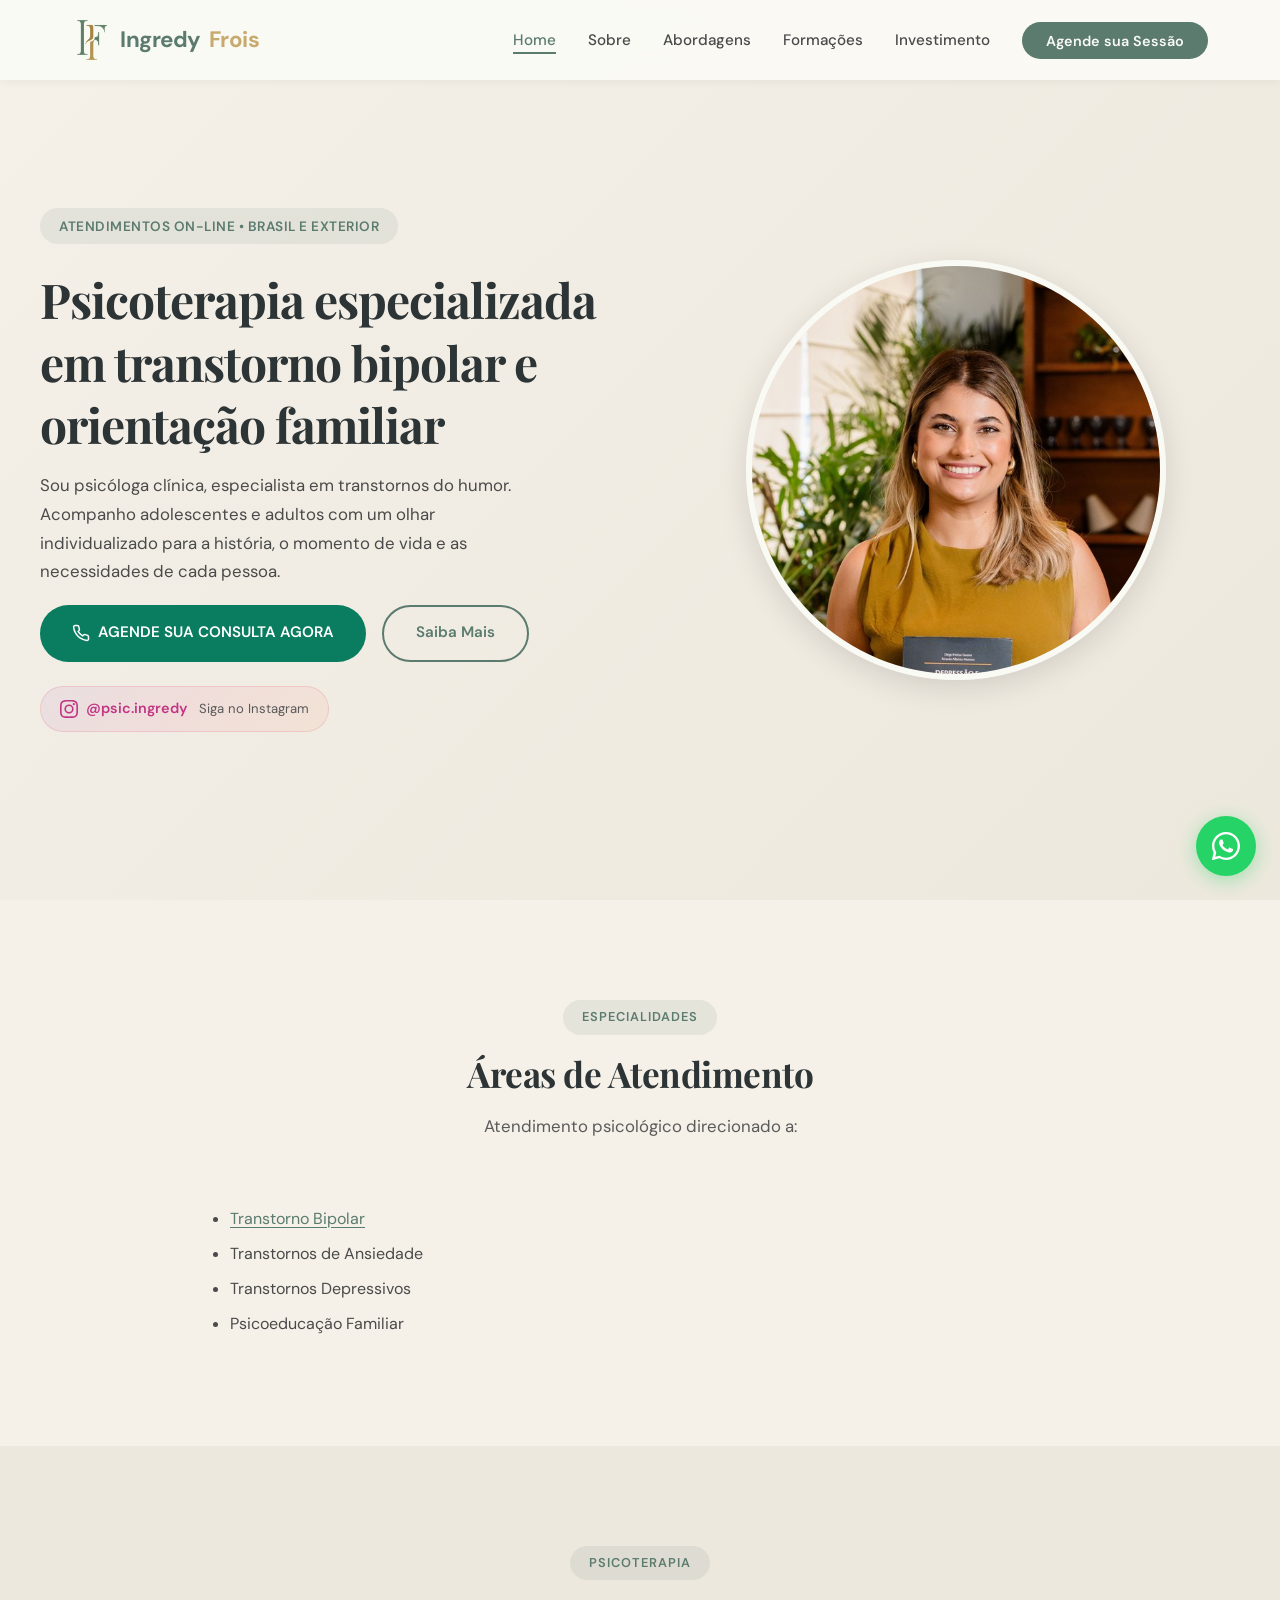
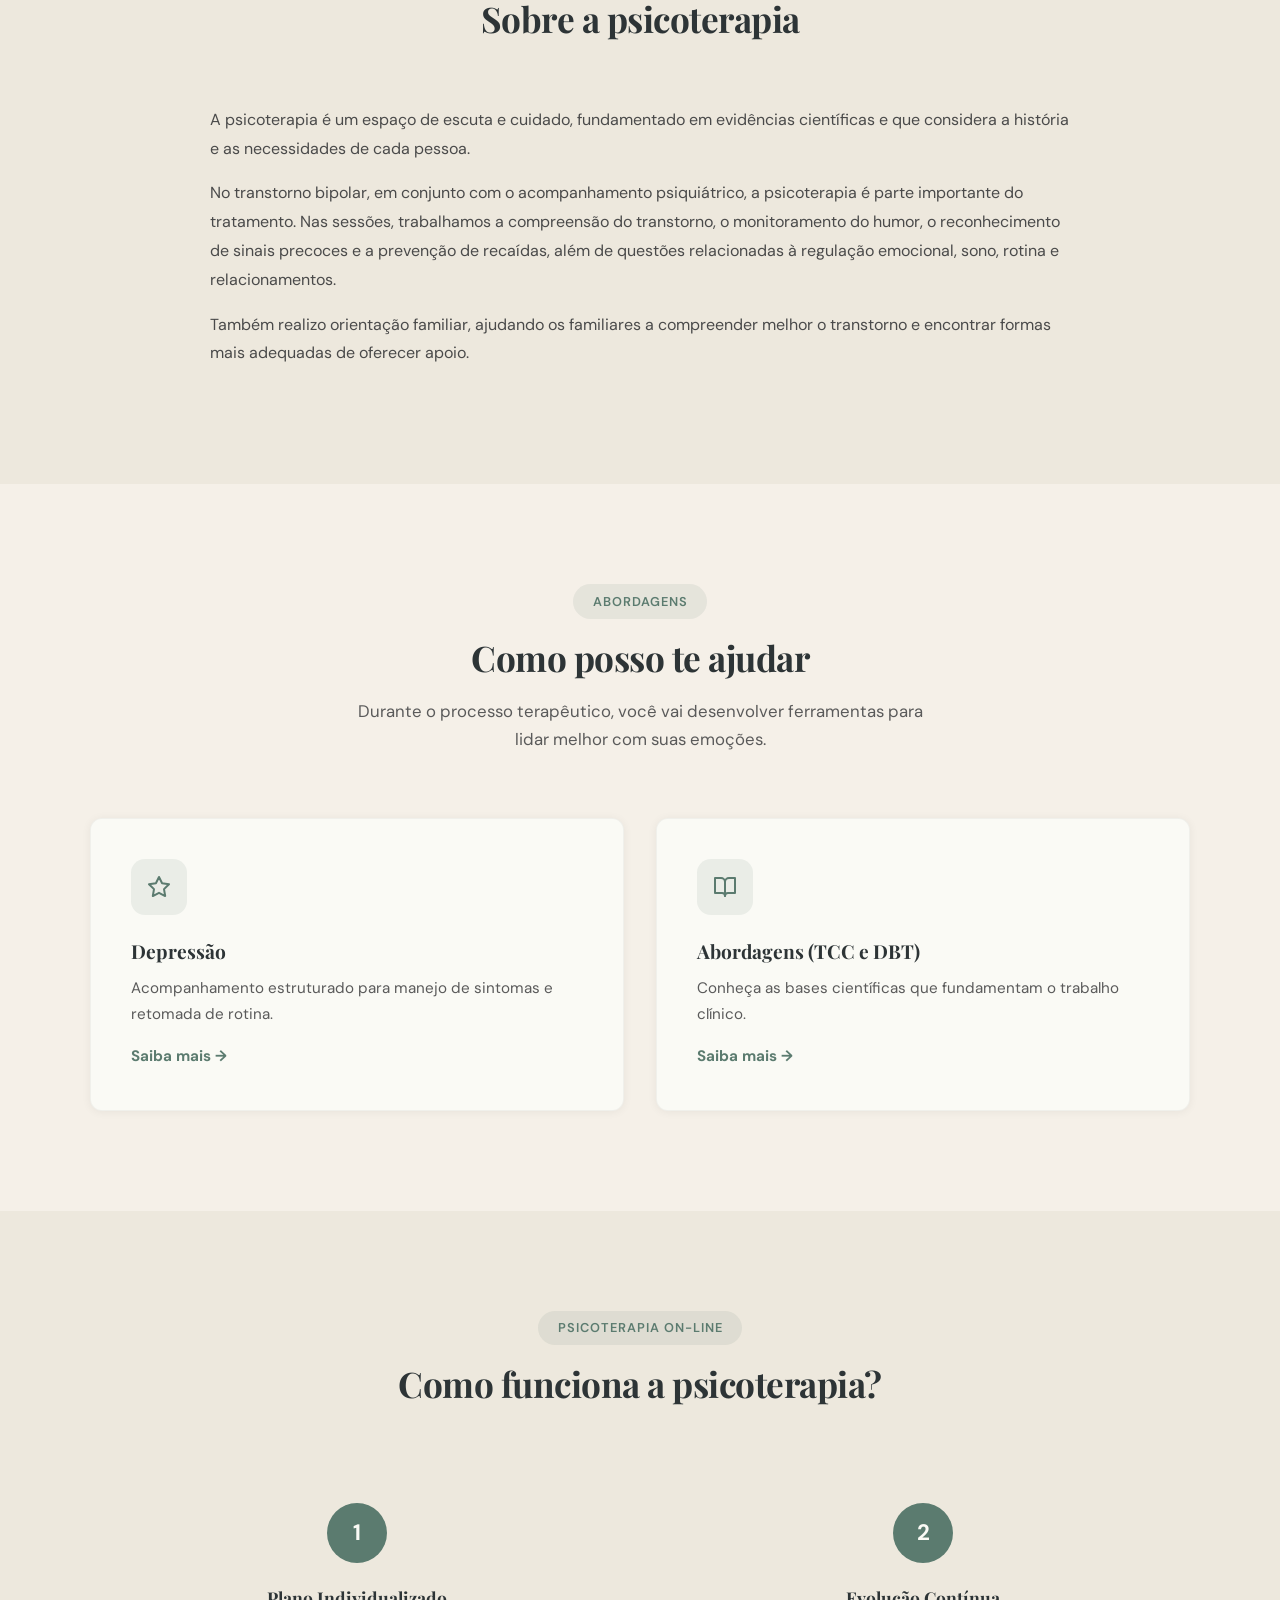
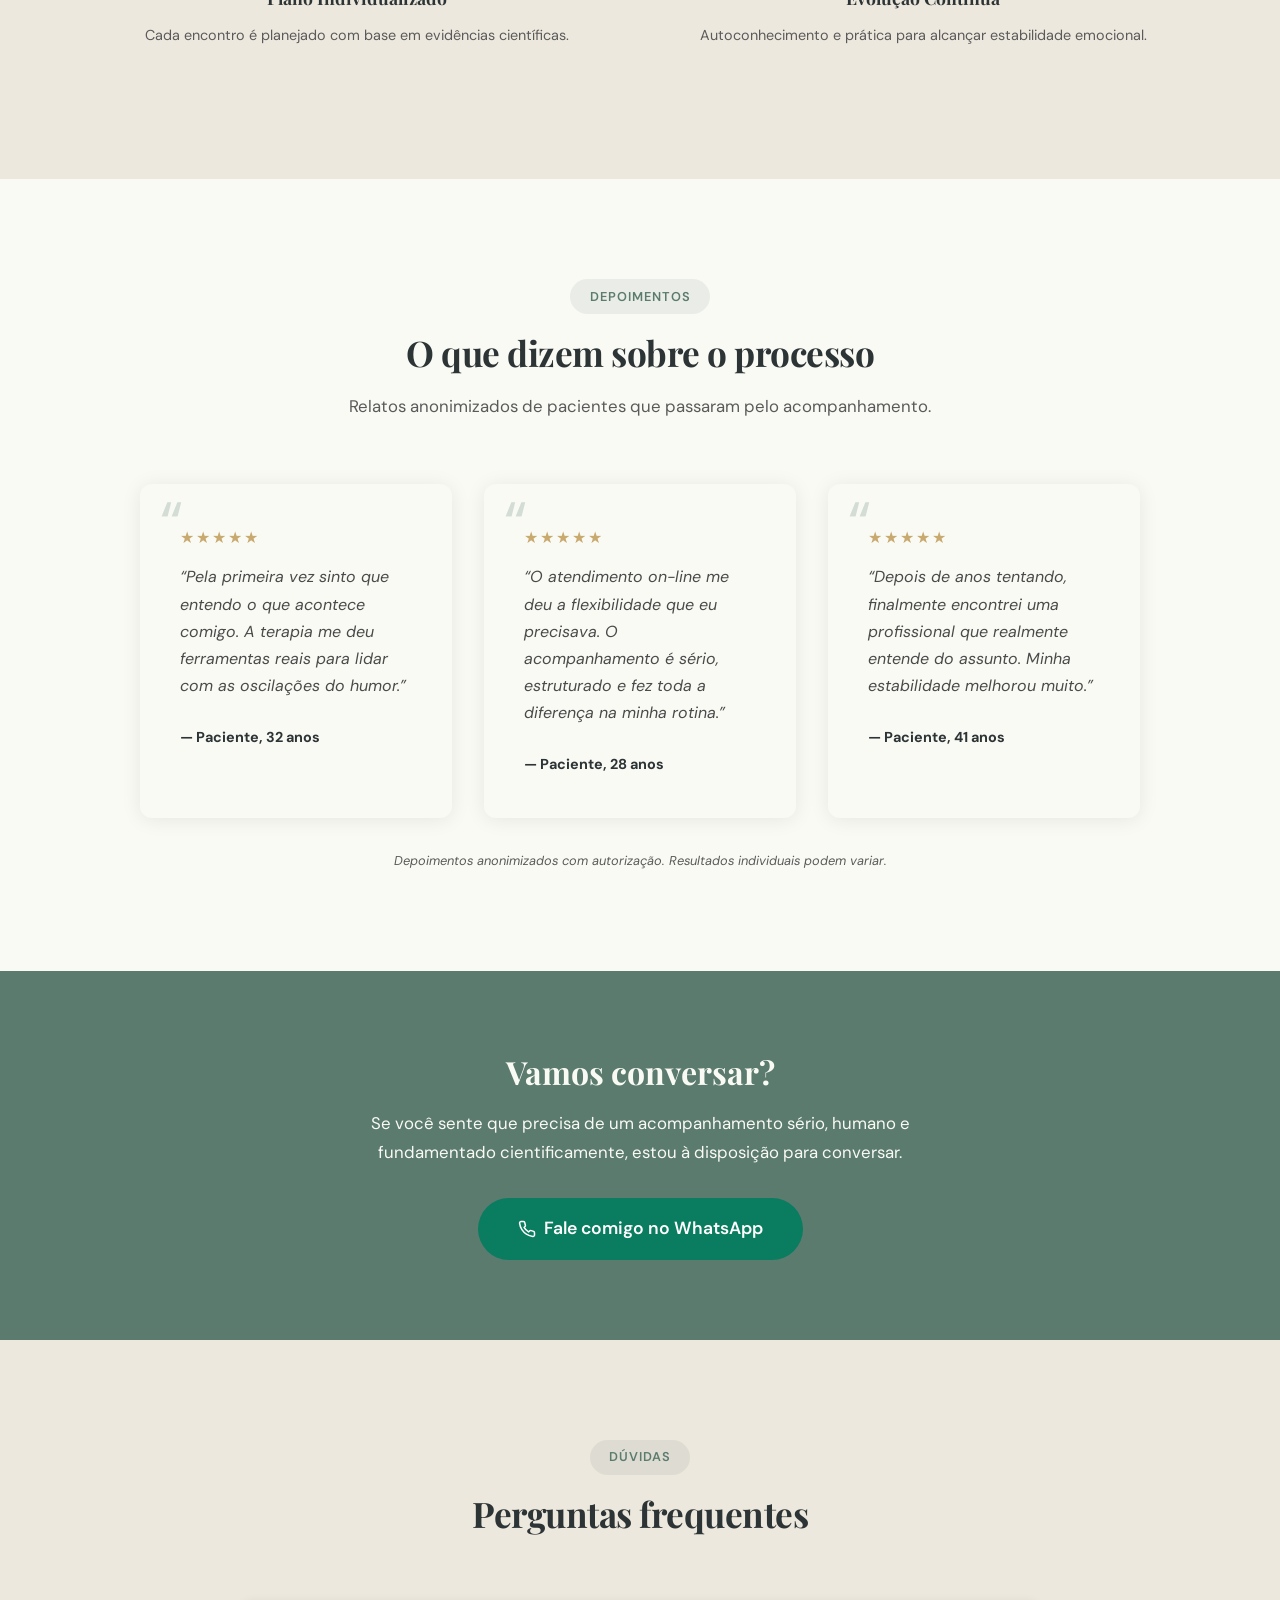
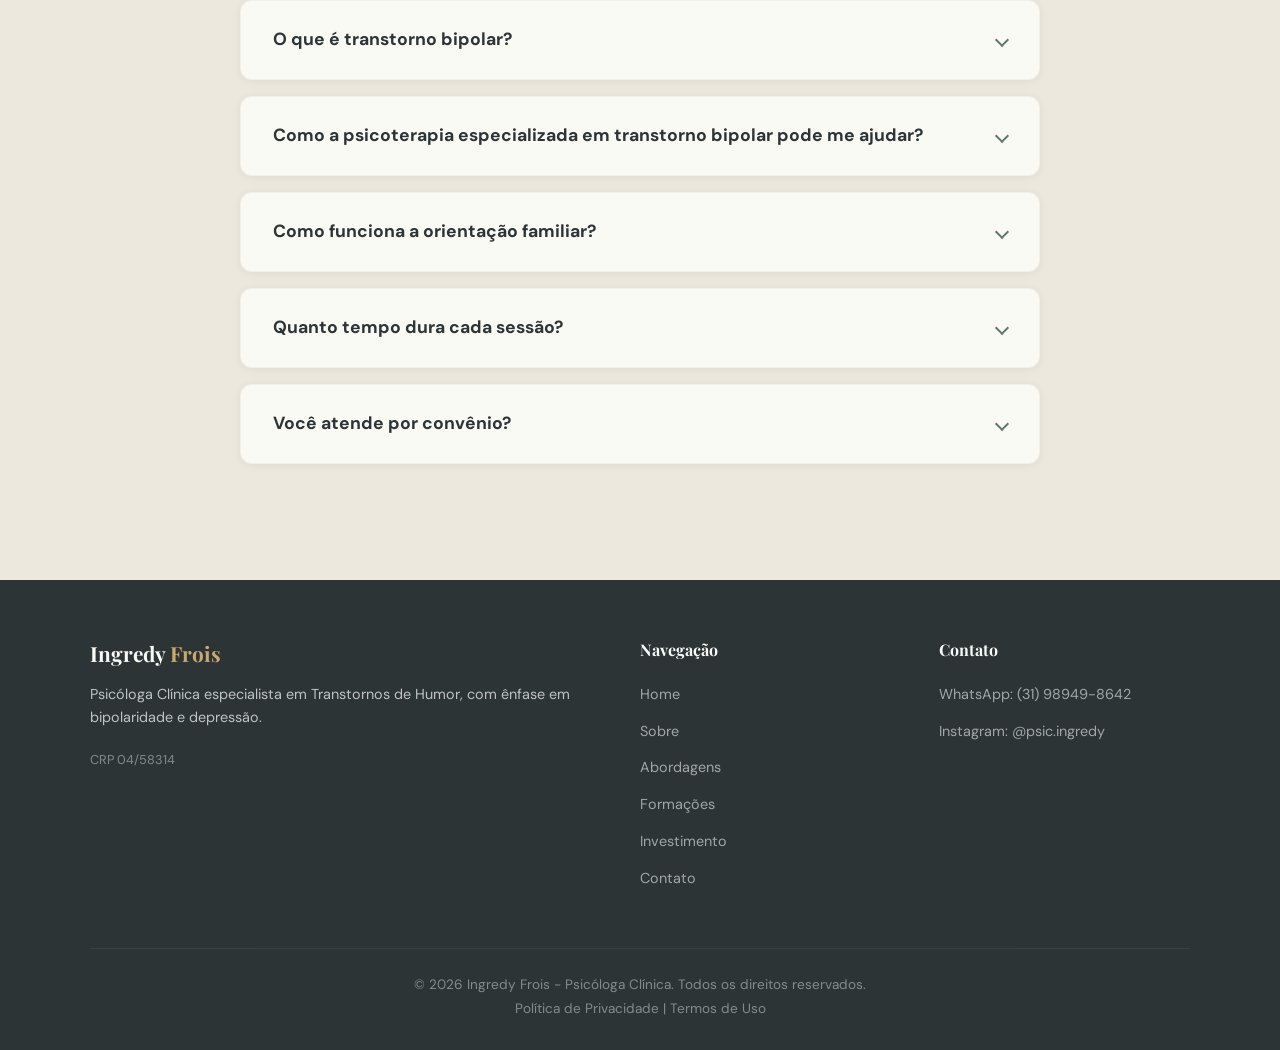
==== commit fd1e4a52: "feat: novos textos, remoção de seções e correção do topo no celular - Home: novo topo (selo, título " ====
--- a/index.html
+++ b/index.html
@@ -21,7 +21,7 @@
   <link rel="apple-touch-icon" href="apple-touch-icon.png">
   <link rel="manifest" href="site.webmanifest">
   <meta name="theme-color" content="#5B7B6F">
-  <link rel="stylesheet" href="css/style.css?v=7">
+  <link rel="stylesheet" href="css/style.css?v=8">
 </head>
 <body>
   <a class="skip-link" href="#main-content">Pular para o conteúdo principal</a>
@@ -56,19 +56,11 @@
   <section class="hero">
     <div class="hero__container">
       <div class="hero__content">
-        <span class="hero__tag">Atendimento On-line</span>
-        <h1 class="hero__title">Psicóloga Especialista em <span>Transtorno Bipolar e Depressões</span></h1>
-        <p class="hero__subtitle">Ingredy Frois &mdash; Psicóloga Clínica</p>
-        <p class="hero__subtitle hero__subtitle--crp">CRP 04/58314</p>
+        <span class="hero__tag">ATENDIMENTOS ON-LINE &bull; BRASIL E EXTERIOR</span>
+        <h1 class="hero__title">Psicoterapia especializada em <span>transtorno bipolar e orientação familiar</span></h1>
         <p class="hero__description">
-          Ciência e acolhimento para pacientes e familiares.
+          Sou psicóloga clínica, especialista em transtornos do humor. Acompanho adolescentes e adultos com um olhar individualizado para a história, o momento de vida e as necessidades de cada pessoa.
         </p>
-        <ul class="hero__credentials">
-          <li>Especialista em Terapia Cognitivo-Comportamental (TCC)</li>
-          <li>Formação em Transtornos de Humor e DBT</li>
-          <li>Atendimento 100% On-line</li>
-          <li>Psicoeducação para familiares e pacientes</li>
-        </ul>
         <div class="hero__buttons">
           <a href="https://wa.me/5531989498642?text=Ol%C3%A1%2C%20gostaria%20de%20agendar%20uma%20sess%C3%A3o." class="btn btn--whatsapp" data-cta="whatsapp" data-location="home-hero" target="_blank" rel="noopener">
             <svg class="icon" viewBox="0 0 24 24" fill="none" stroke="currentColor" stroke-width="2" stroke-linecap="round" stroke-linejoin="round"><path d="M22 16.92v3a2 2 0 0 1-2.18 2 19.79 19.79 0 0 1-8.63-3.07 19.5 19.5 0 0 1-6-6 19.79 19.79 0 0 1-3.07-8.67A2 2 0 0 1 4.11 2h3a2 2 0 0 1 2 1.72c.12.96.36 1.9.7 2.81a2 2 0 0 1-.45 2.11L8.09 9.91a16 16 0 0 0 6 6l1.27-1.27a2 2 0 0 1 2.11-.45c.91.34 1.85.58 2.81.7A2 2 0 0 1 22 16.92z"/></svg> AGENDE SUA CONSULTA AGORA
@@ -97,7 +89,7 @@
       </div>
       <div class="prose fade-in">
         <ul class="list">
-          <li>Transtorno Bipolar</li>
+          <li><a href="transtorno-bipolar.html" class="list__link">Transtorno Bipolar</a></li>
           <li>Transtornos de Ansiedade</li>
           <li>Transtornos Depressivos</li>
           <li>Psicoeducação Familiar</li>
@@ -114,49 +106,9 @@
         <h2 class="section__title">Sobre a psicoterapia</h2>
       </div>
       <div class="prose fade-in">
-        <p>A psicoterapia é um espaço de escuta e cuidado, fundamentado em evidências científicas e que considera a história, as necessidades e os desafios de cada pessoa.</p>
-        <p>No transtorno bipolar, a psicoterapia, em conjunto com o acompanhamento psiquiátrico, é parte importante do tratamento. Nas sessões, trabalhamos a compreensão do transtorno, o monitoramento do humor, o reconhecimento dos sinais precoces de novos episódios e a prevenção de recaídas. Também abordamos a regulação emocional, o sono, a rotina e as dificuldades que surgem no dia a dia e nos relacionamentos.</p>
-        <p>Nos primeiros encontros, busco conhecer sua história, compreender suas dificuldades e definir, junto com você, os objetivos da terapia. As sessões acontecem semanalmente, de forma on-line, com duração média de 50 minutos. Ao longo do processo, acompanhamos sua evolução e adaptamos as estratégias às suas necessidades.</p>
-        <p>Além da psicoterapia individual, realizo orientação familiar, ajudando os familiares a compreender o transtorno.</p>
-      </div>
-    </div>
-  </section>
-
-  <!-- Instagram Section -->
-  <section class="section instagram-section">
-    <div class="section__container">
-      <div class="section__header fade-in">
-        <span class="section__tag">Instagram</span>
-        <h2 class="section__title">Conteúdo que transforma</h2>
-        <p class="section__subtitle">
-          Compartilho dicas, reflexões e conhecimento sobre saúde mental no meu Instagram.
-          Siga para acompanhar conteúdos sobre transtornos de humor, TCC, DBT e bem-estar emocional.
-        </p>
-      </div>
-      <div class="instagram-preview fade-in">
-        <div class="instagram-card">
-          <div class="instagram-card__header">
-            <img src="logo-if.png" alt="IF" class="instagram-card__avatar" width="40" height="40">
-            <div>
-              <span class="instagram-card__handle">@psic.ingredy</span>
-              <span class="instagram-card__label">Psicóloga Clínica</span>
-            </div>
-          </div>
-          <div class="instagram-card__topics">
-            <span>Transtorno Bipolar</span>
-            <span>Depressão</span>
-            <span>TCC e DBT</span>
-            <span>Saúde Mental</span>
-            <span>Psicoeducação</span>
-          </div>
-          <p class="instagram-card__bio">
-            Conteúdo baseado em evidências científicas para ajudar você a entender melhor seus
-            sentimentos e cuidar da sua saúde mental.
-          </p>
-          <a href="https://instagram.com/psic.ingredy" class="btn btn--primary instagram-card__btn" target="_blank" rel="noopener">
-            Seguir no Instagram
-          </a>
-        </div>
+        <p>A psicoterapia é um espaço de escuta e cuidado, fundamentado em evidências científicas e que considera a história e as necessidades de cada pessoa.</p>
+        <p>No transtorno bipolar, em conjunto com o acompanhamento psiquiátrico, a psicoterapia é parte importante do tratamento. Nas sessões, trabalhamos a compreensão do transtorno, o monitoramento do humor, o reconhecimento de sinais precoces e a prevenção de recaídas, além de questões relacionadas à regulação emocional, sono, rotina e relacionamentos.</p>
+        <p>Também realizo orientação familiar, ajudando os familiares a compreender melhor o transtorno e encontrar formas mais adequadas de oferecer apoio.</p>
       </div>
     </div>
   </section>
@@ -172,14 +124,6 @@
         </p>
       </div>
       <div class="cards fade-in">
-        <a class="card card--link" href="transtorno-bipolar.html">
-          <div class="card__icon" aria-hidden="true"><svg class="icon" viewBox="0 0 24 24" fill="none" stroke="currentColor" stroke-width="2" stroke-linecap="round" stroke-linejoin="round"><path d="M20.84 4.61a5.5 5.5 0 0 0-7.78 0L12 5.67l-1.06-1.06a5.5 5.5 0 0 0-7.78 7.78l1.06 1.06L12 21.23l7.78-7.78 1.06-1.06a5.5 5.5 0 0 0 0-7.78z"/></svg></div>
-          <h3 class="card__title">Transtorno Bipolar</h3>
-          <p class="card__text">
-            Psicoterapia on-line com foco em estabilidade do humor e prevenção de crises.
-          </p>
-          <span class="card__cta">Saiba mais &rarr;</span>
-        </a>
         <a class="card card--link" href="depressao.html">
           <div class="card__icon" aria-hidden="true"><svg class="icon" viewBox="0 0 24 24" fill="none" stroke="currentColor" stroke-width="2" stroke-linecap="round" stroke-linejoin="round"><polygon points="12 2 15.09 8.26 22 9.27 17 14.14 18.18 21.02 12 17.77 5.82 21.02 7 14.14 2 9.27 8.91 8.26 12 2"/></svg></div>
           <h3 class="card__title">Depressão</h3>
@@ -210,21 +154,11 @@
       <div class="steps fade-in">
         <div class="step">
           <div class="step__number">1</div>
-          <h3 class="step__title">Agendamento</h3>
-          <p class="step__text">Entre em contato via WhatsApp para agendar sua primeira sessão.</p>
+          <h3 class="step__title">Plano Individualizado</h3>
+          <p class="step__text">Cada encontro é planejado com base em evidências científicas.</p>
         </div>
         <div class="step">
           <div class="step__number">2</div>
-          <h3 class="step__title">Sessão On-line</h3>
-          <p class="step__text">Sessões semanais de 50 minutos, realizadas de forma on-line.</p>
-        </div>
-        <div class="step">
-          <div class="step__number">3</div>
-          <h3 class="step__title">Plano Individualizado</h3>
-          <p class="step__text">Cada encontro é planejado com base em evidências científicas.</p>
-        </div>
-        <div class="step">
-          <div class="step__number">4</div>
           <h3 class="step__title">Evolução Contínua</h3>
           <p class="step__text">Autoconhecimento e prática para alcançar estabilidade emocional.</p>
         </div>
--- a/css/style.css
+++ b/css/style.css
@@ -1562,6 +1562,16 @@
   margin-bottom: 0.5rem;
 }
 
+.list__link {
+  color: var(--primary);
+  text-decoration: underline;
+  text-underline-offset: 3px;
+}
+
+.list__link:hover {
+  color: var(--primary-dark);
+}
+
 /* ===== PRICING SINGLE ===== */
 .pricing--single {
   max-width: 440px;
@@ -1622,11 +1632,10 @@
 
   .hero__image {
     order: -1;
-  }
-
-  .hero__image img {
-    width: 300px;
-    height: 300px;
+    width: 320px;
+    height: auto;
+    max-width: 100%;
+    aspect-ratio: 1;
   }
 
   .about-preview {
@@ -1715,13 +1724,18 @@
 }
 
 @media (max-width: 480px) {
+  .hero__tag {
+    font-size: 0.7rem;
+    letter-spacing: 0.3px;
+    padding: 0.4rem 1rem;
+  }
+
   .hero__title {
     font-size: 1.7rem;
   }
 
-  .hero__image img {
-    width: 240px;
-    height: 240px;
+  .hero__image {
+    width: 260px;
   }
 
   .btn {
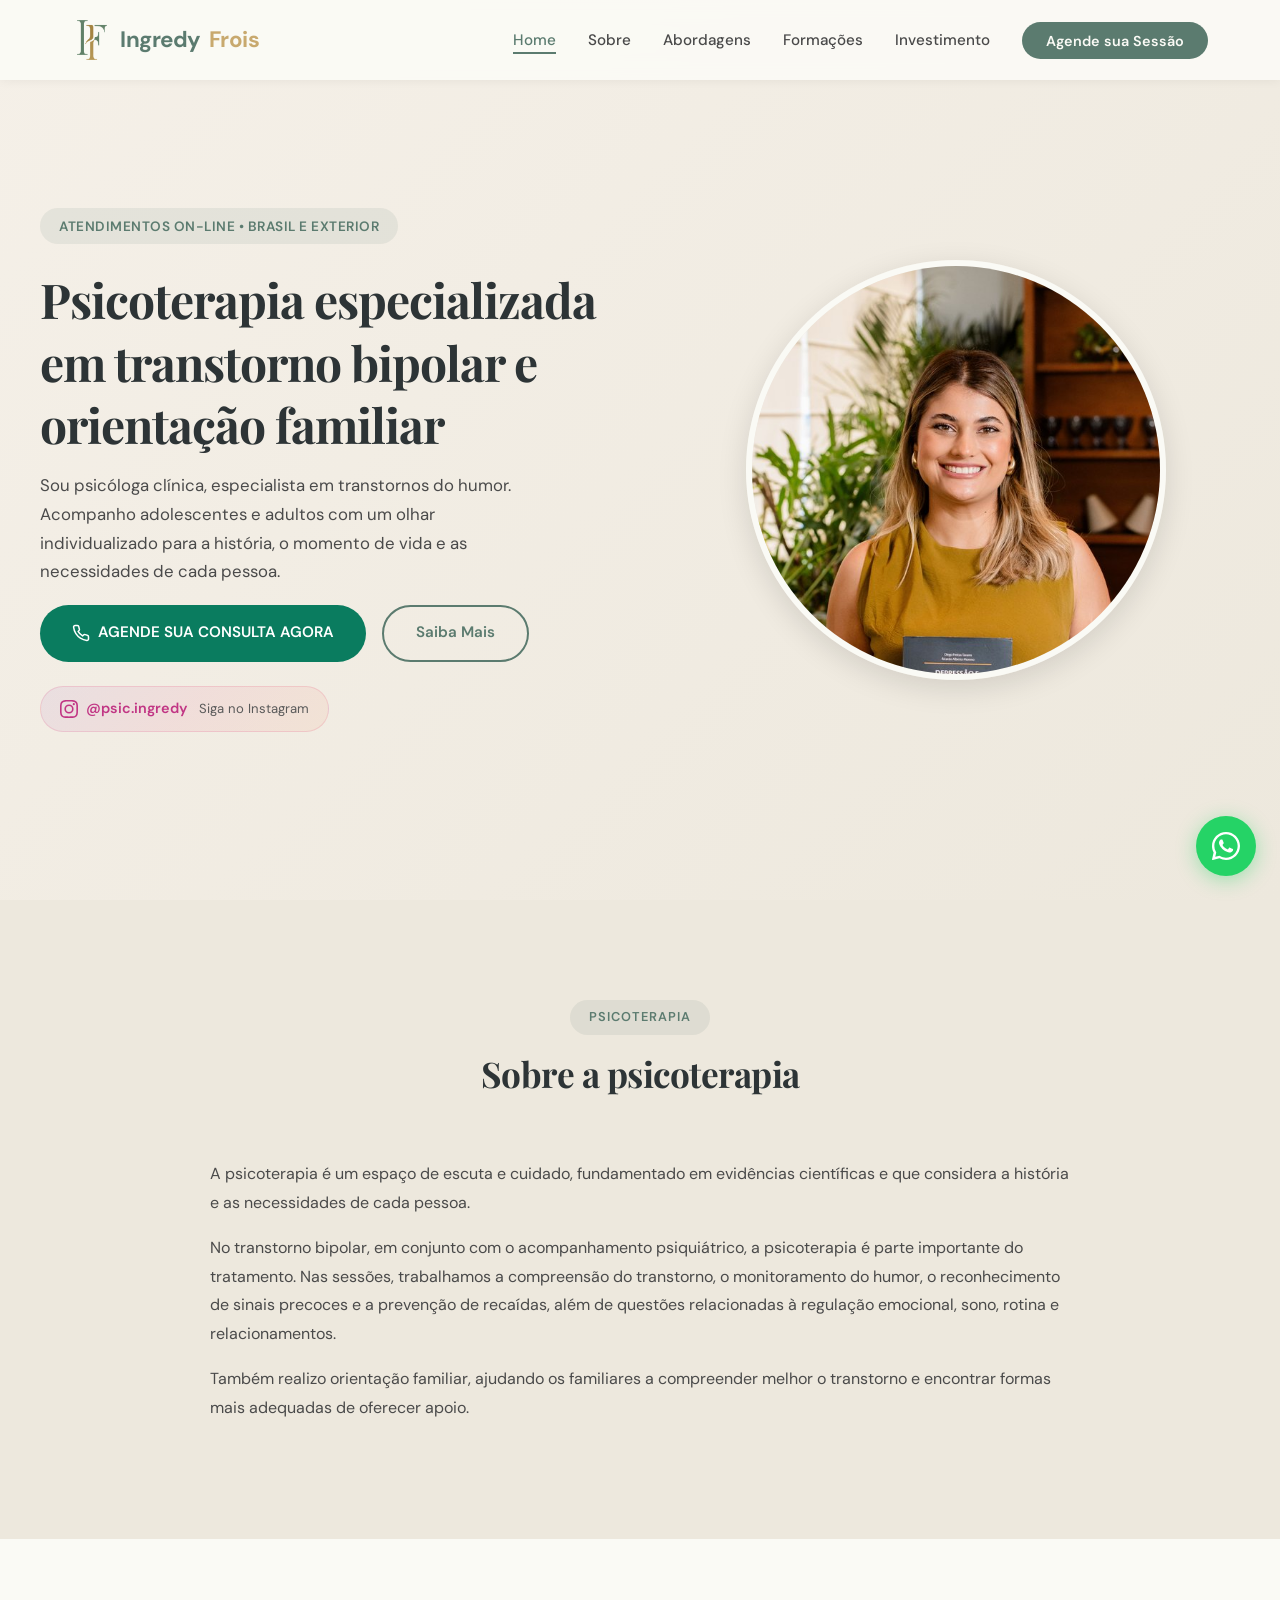
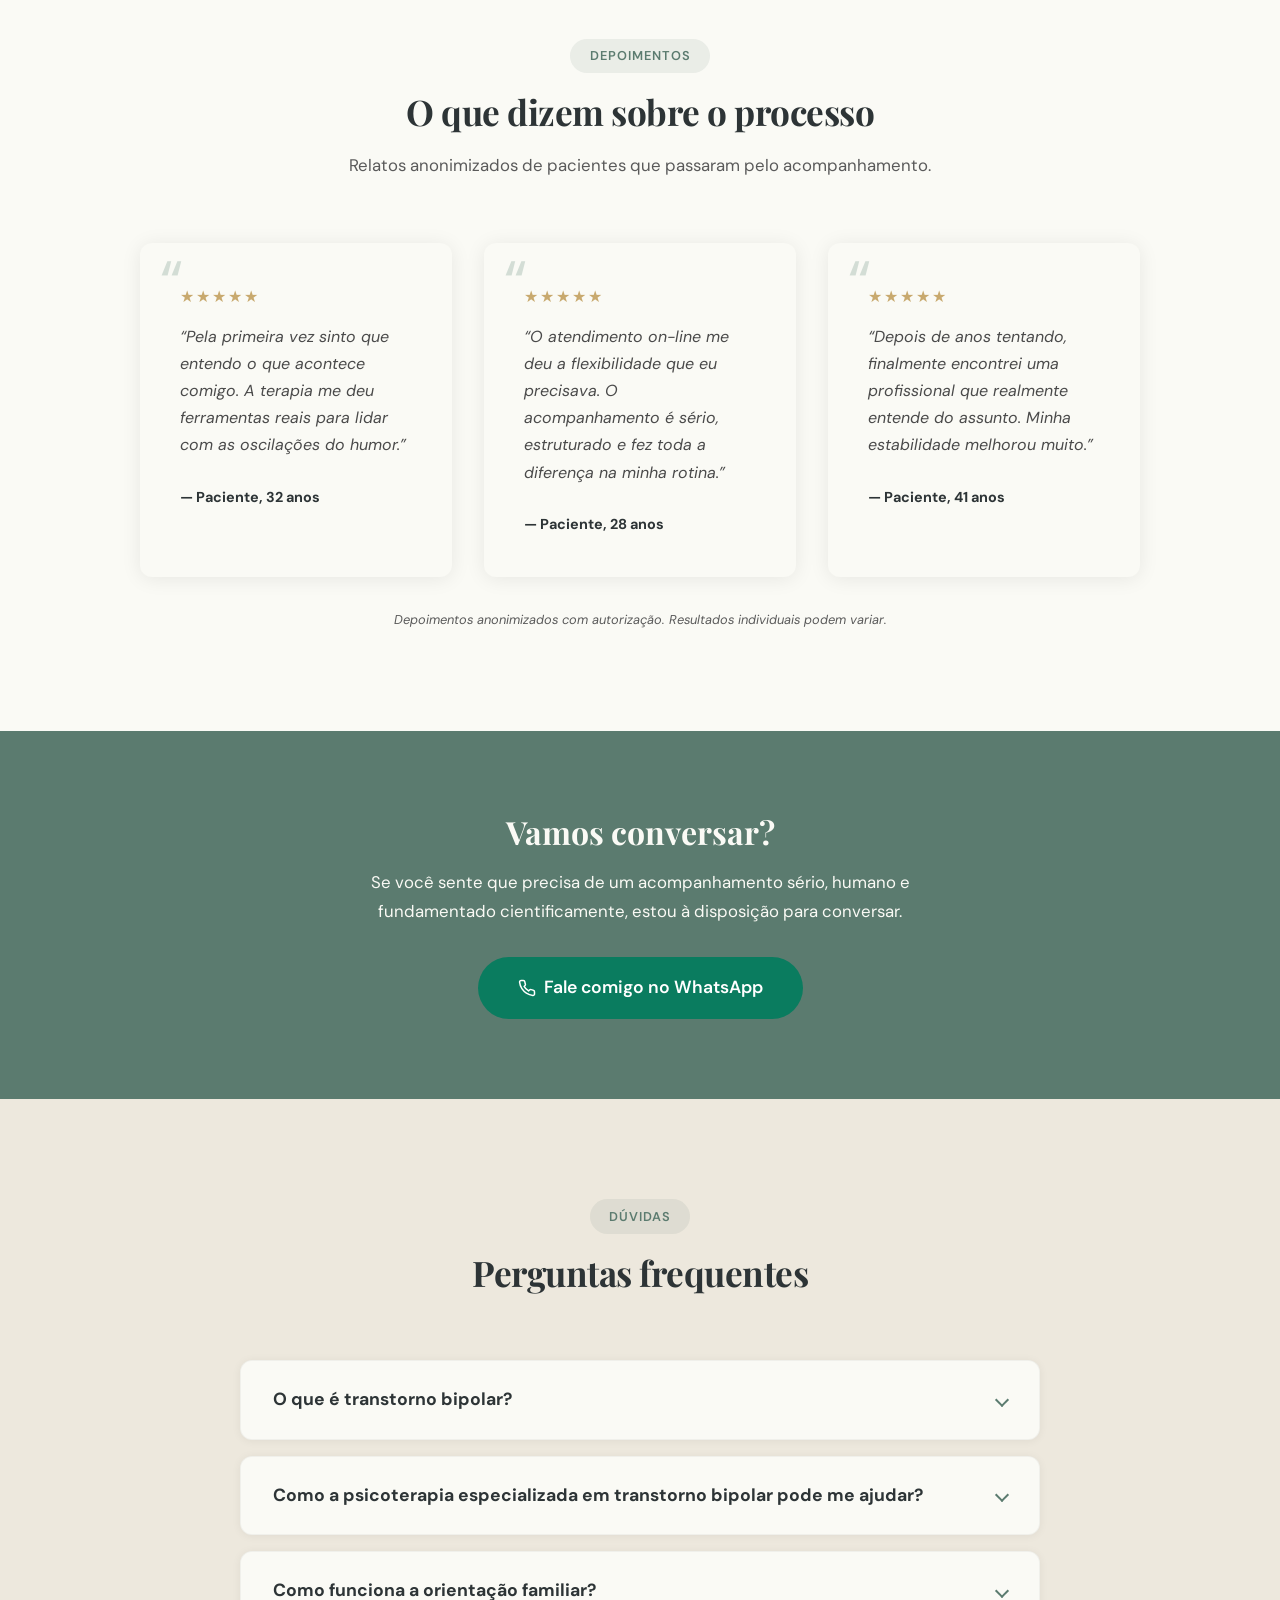
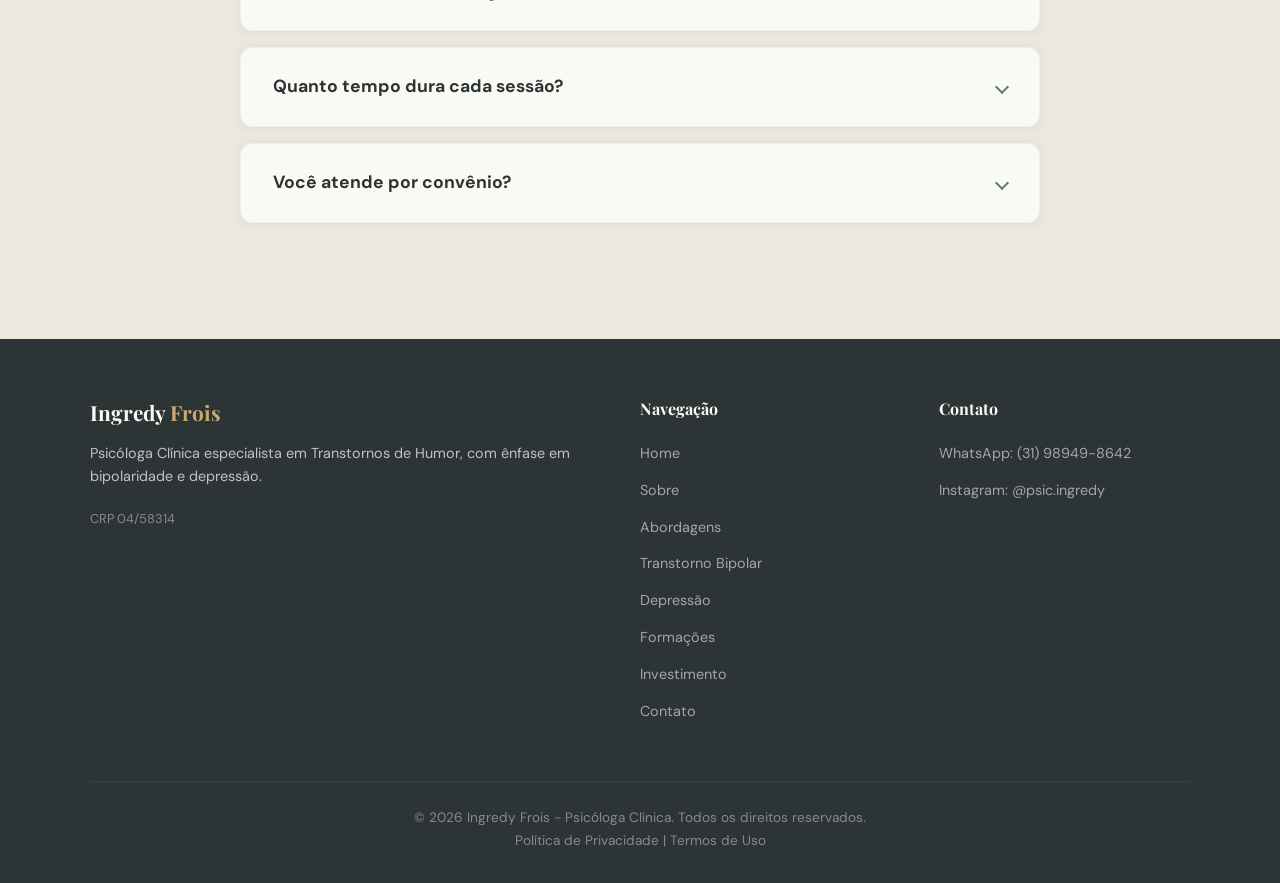
==== commit 61b45754: "feat: remove seções da Home e de Abordagens e adiciona links no rodapé - Home: remove "Áreas de Aten" ====
--- a/index.html
+++ b/index.html
@@ -79,25 +79,6 @@
     </div>
   </section>
 
-  <!-- Áreas de Atendimento -->
-  <section class="section">
-    <div class="section__container">
-      <div class="section__header fade-in">
-        <span class="section__tag">Especialidades</span>
-        <h2 class="section__title">Áreas de Atendimento</h2>
-        <p class="section__subtitle">Atendimento psicológico direcionado a:</p>
-      </div>
-      <div class="prose fade-in">
-        <ul class="list">
-          <li><a href="transtorno-bipolar.html" class="list__link">Transtorno Bipolar</a></li>
-          <li>Transtornos de Ansiedade</li>
-          <li>Transtornos Depressivos</li>
-          <li>Psicoeducação Familiar</li>
-        </ul>
-      </div>
-    </div>
-  </section>
-
   <!-- Sobre a psicoterapia -->
   <section class="section section--alt">
     <div class="section__container">
@@ -109,59 +90,6 @@
         <p>A psicoterapia é um espaço de escuta e cuidado, fundamentado em evidências científicas e que considera a história e as necessidades de cada pessoa.</p>
         <p>No transtorno bipolar, em conjunto com o acompanhamento psiquiátrico, a psicoterapia é parte importante do tratamento. Nas sessões, trabalhamos a compreensão do transtorno, o monitoramento do humor, o reconhecimento de sinais precoces e a prevenção de recaídas, além de questões relacionadas à regulação emocional, sono, rotina e relacionamentos.</p>
         <p>Também realizo orientação familiar, ajudando os familiares a compreender melhor o transtorno e encontrar formas mais adequadas de oferecer apoio.</p>
-      </div>
-    </div>
-  </section>
-
-  <!-- Abordagens Preview -->
-  <section class="section">
-    <div class="section__container">
-      <div class="section__header fade-in">
-        <span class="section__tag">Abordagens</span>
-        <h2 class="section__title">Como posso te ajudar</h2>
-        <p class="section__subtitle">
-          Durante o processo terapêutico, você vai desenvolver ferramentas para lidar melhor com suas emoções.
-        </p>
-      </div>
-      <div class="cards fade-in">
-        <a class="card card--link" href="depressao.html">
-          <div class="card__icon" aria-hidden="true"><svg class="icon" viewBox="0 0 24 24" fill="none" stroke="currentColor" stroke-width="2" stroke-linecap="round" stroke-linejoin="round"><polygon points="12 2 15.09 8.26 22 9.27 17 14.14 18.18 21.02 12 17.77 5.82 21.02 7 14.14 2 9.27 8.91 8.26 12 2"/></svg></div>
-          <h3 class="card__title">Depressão</h3>
-          <p class="card__text">
-            Acompanhamento estruturado para manejo de sintomas e retomada de rotina.
-          </p>
-          <span class="card__cta">Saiba mais &rarr;</span>
-        </a>
-        <a class="card card--link" href="abordagens.html">
-          <div class="card__icon" aria-hidden="true"><svg class="icon" viewBox="0 0 24 24" fill="none" stroke="currentColor" stroke-width="2" stroke-linecap="round" stroke-linejoin="round"><path d="M2 3h6a4 4 0 0 1 4 4v14a3 3 0 0 0-3-3H2z"/><path d="M22 3h-6a4 4 0 0 0-4 4v14a3 3 0 0 1 3-3h7z"/></svg></div>
-          <h3 class="card__title">Abordagens (TCC e DBT)</h3>
-          <p class="card__text">
-            Conheça as bases científicas que fundamentam o trabalho clínico.
-          </p>
-          <span class="card__cta">Saiba mais &rarr;</span>
-        </a>
-      </div>
-    </div>
-  </section>
-
-  <!-- Como funciona -->
-  <section class="section section--alt">
-    <div class="section__container">
-      <div class="section__header fade-in">
-        <span class="section__tag">Psicoterapia On-line</span>
-        <h2 class="section__title">Como funciona a psicoterapia?</h2>
-      </div>
-      <div class="steps fade-in">
-        <div class="step">
-          <div class="step__number">1</div>
-          <h3 class="step__title">Plano Individualizado</h3>
-          <p class="step__text">Cada encontro é planejado com base em evidências científicas.</p>
-        </div>
-        <div class="step">
-          <div class="step__number">2</div>
-          <h3 class="step__title">Evolução Contínua</h3>
-          <p class="step__text">Autoconhecimento e prática para alcançar estabilidade emocional.</p>
-        </div>
       </div>
     </div>
   </section>
@@ -273,6 +201,8 @@
           <li><a href="index.html">Home</a></li>
           <li><a href="sobre.html">Sobre</a></li>
           <li><a href="abordagens.html">Abordagens</a></li>
+          <li><a href="transtorno-bipolar.html">Transtorno Bipolar</a></li>
+          <li><a href="depressao.html">Depressão</a></li>
           <li><a href="formacoes.html">Formações</a></li>
           <li><a href="investimento.html">Investimento</a></li>
           <li><a href="contato.html">Contato</a></li>
--- a/css/style.css
+++ b/css/style.css
@@ -618,43 +618,6 @@
   color: var(--text);
 }
 
-/* ===== PROCESS STEPS ===== */
-.steps {
-  display: grid;
-  grid-template-columns: repeat(auto-fit, minmax(240px, 1fr));
-  gap: 2rem;
-}
-
-.step {
-  text-align: center;
-  padding: 2rem;
-}
-
-.step__number {
-  width: 60px;
-  height: 60px;
-  background: var(--primary);
-  color: var(--white);
-  border-radius: 50%;
-  display: flex;
-  align-items: center;
-  justify-content: center;
-  font-size: 1.4rem;
-  font-weight: 700;
-  margin: 0 auto 1.5rem;
-}
-
-.step__title {
-  font-size: 1.1rem;
-  font-weight: 700;
-  margin-bottom: 0.8rem;
-}
-
-.step__text {
-  color: var(--text-light);
-  font-size: 0.9rem;
-}
-
 /* ===== PRICING ===== */
 .pricing {
   display: grid;
@@ -1351,29 +1314,6 @@
   border-radius: 4px;
 }
 
-/* ===== CARD LINK ===== */
-.card--link {
-  display: block;
-  text-decoration: none;
-  color: inherit;
-}
-
-.card--link:hover {
-  color: inherit;
-}
-
-.card__cta {
-  display: inline-block;
-  margin-top: 1rem;
-  font-weight: 700;
-  color: var(--primary);
-  font-size: 0.95rem;
-}
-
-.card--link:hover .card__cta {
-  text-decoration: underline;
-}
-
 /* ===== NOTICE ===== */
 .notice {
   background: var(--bg-alt);
@@ -1522,14 +1462,6 @@
 }
 
 /* ===== SECTION INTRO (compact header-only section) ===== */
-.section--intro {
-  padding-bottom: 0;
-}
-
-.section__header--no-margin {
-  margin-bottom: 0;
-}
-
 /* ===== PROSE (long-form text) ===== */
 .prose {
   max-width: 860px;
@@ -1553,24 +1485,6 @@
 }
 
 /* ===== LIST (bullet list) ===== */
-.list {
-  list-style: disc;
-  padding-left: 1.25rem;
-}
-
-.list li {
-  margin-bottom: 0.5rem;
-}
-
-.list__link {
-  color: var(--primary);
-  text-decoration: underline;
-  text-underline-offset: 3px;
-}
-
-.list__link:hover {
-  color: var(--primary-dark);
-}
 
 /* ===== PRICING SINGLE ===== */
 .pricing--single {
@@ -1916,18 +1830,3 @@
   transform: translateY(0);
 }
 
-.steps .step:nth-child(1) { transition-delay: 0s; }
-.steps .step:nth-child(2) { transition-delay: 0.1s; }
-.steps .step:nth-child(3) { transition-delay: 0.2s; }
-.steps .step:nth-child(4) { transition-delay: 0.3s; }
-
-.steps.fade-in .step {
-  opacity: 0;
-  transform: translateY(20px);
-  transition: opacity 0.5s ease, transform 0.5s ease;
-}
-
-.steps.fade-in.visible .step {
-  opacity: 1;
-  transform: translateY(0);
-}
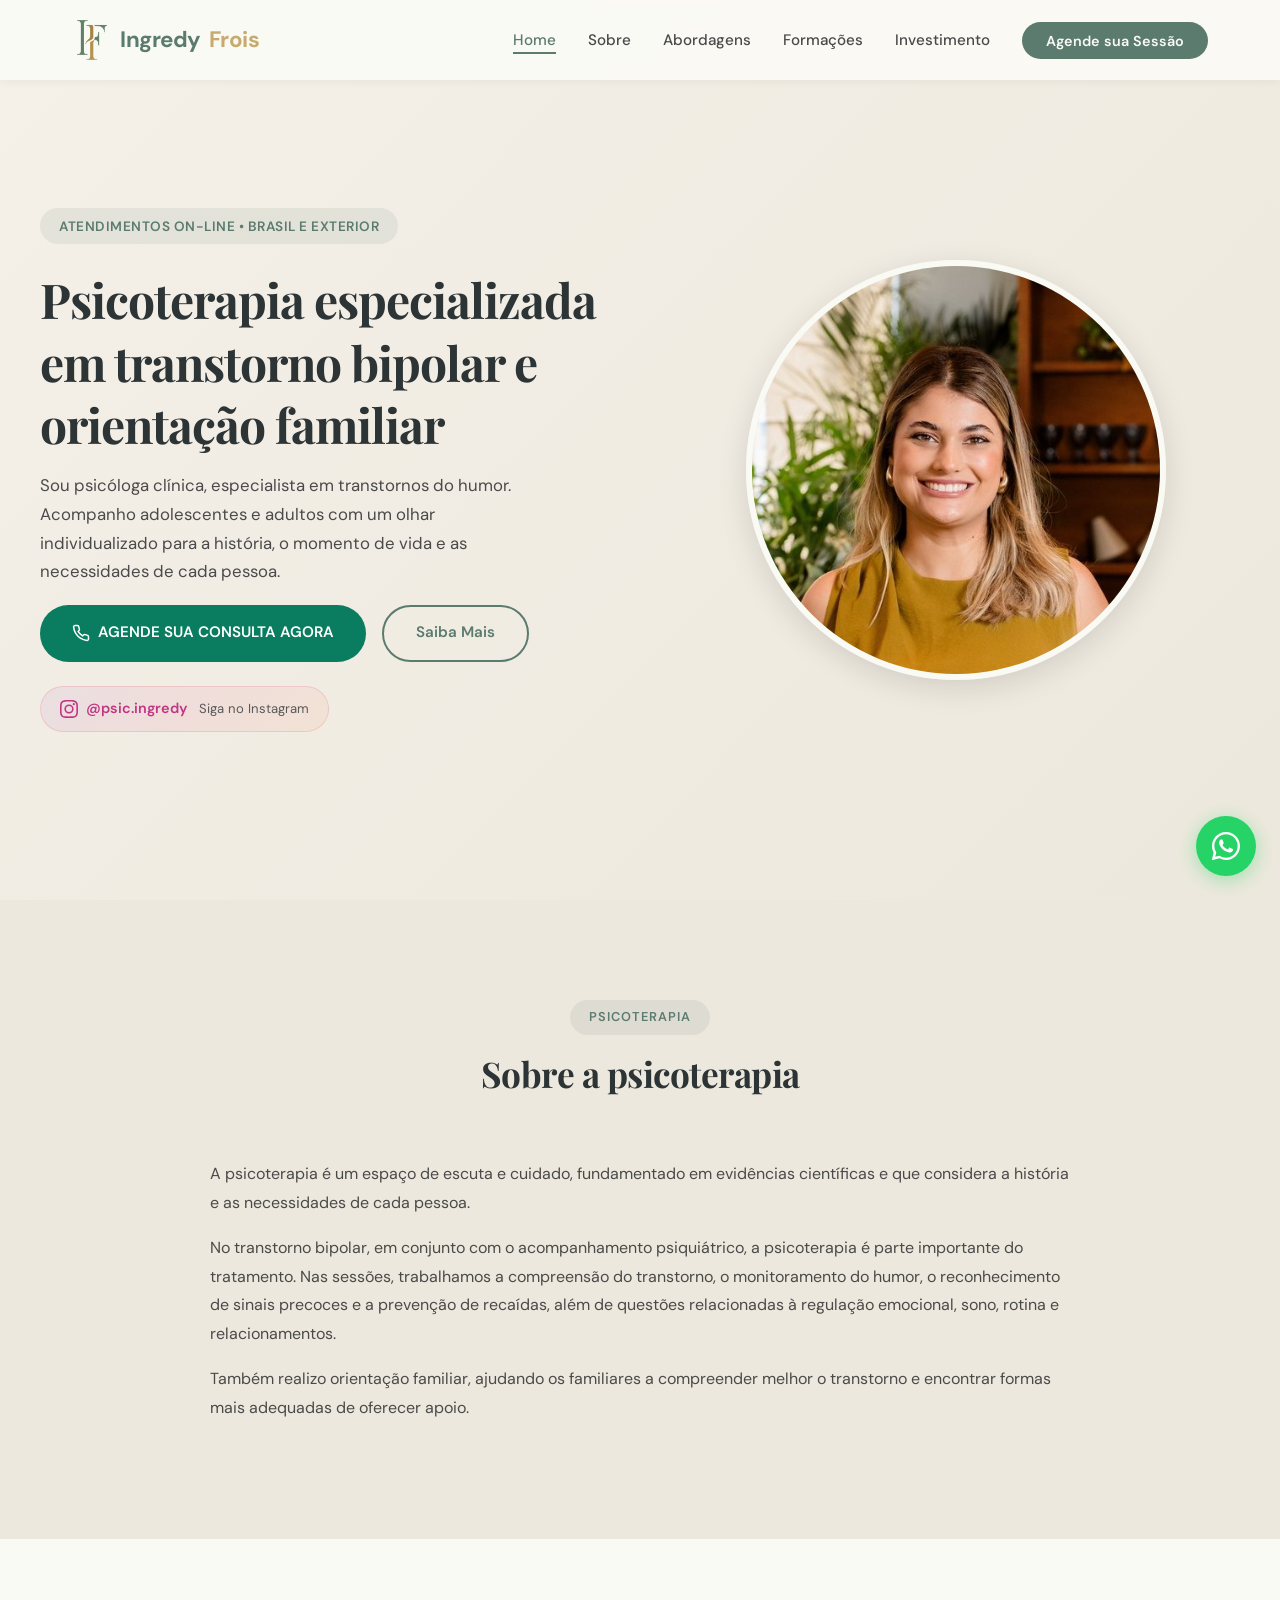
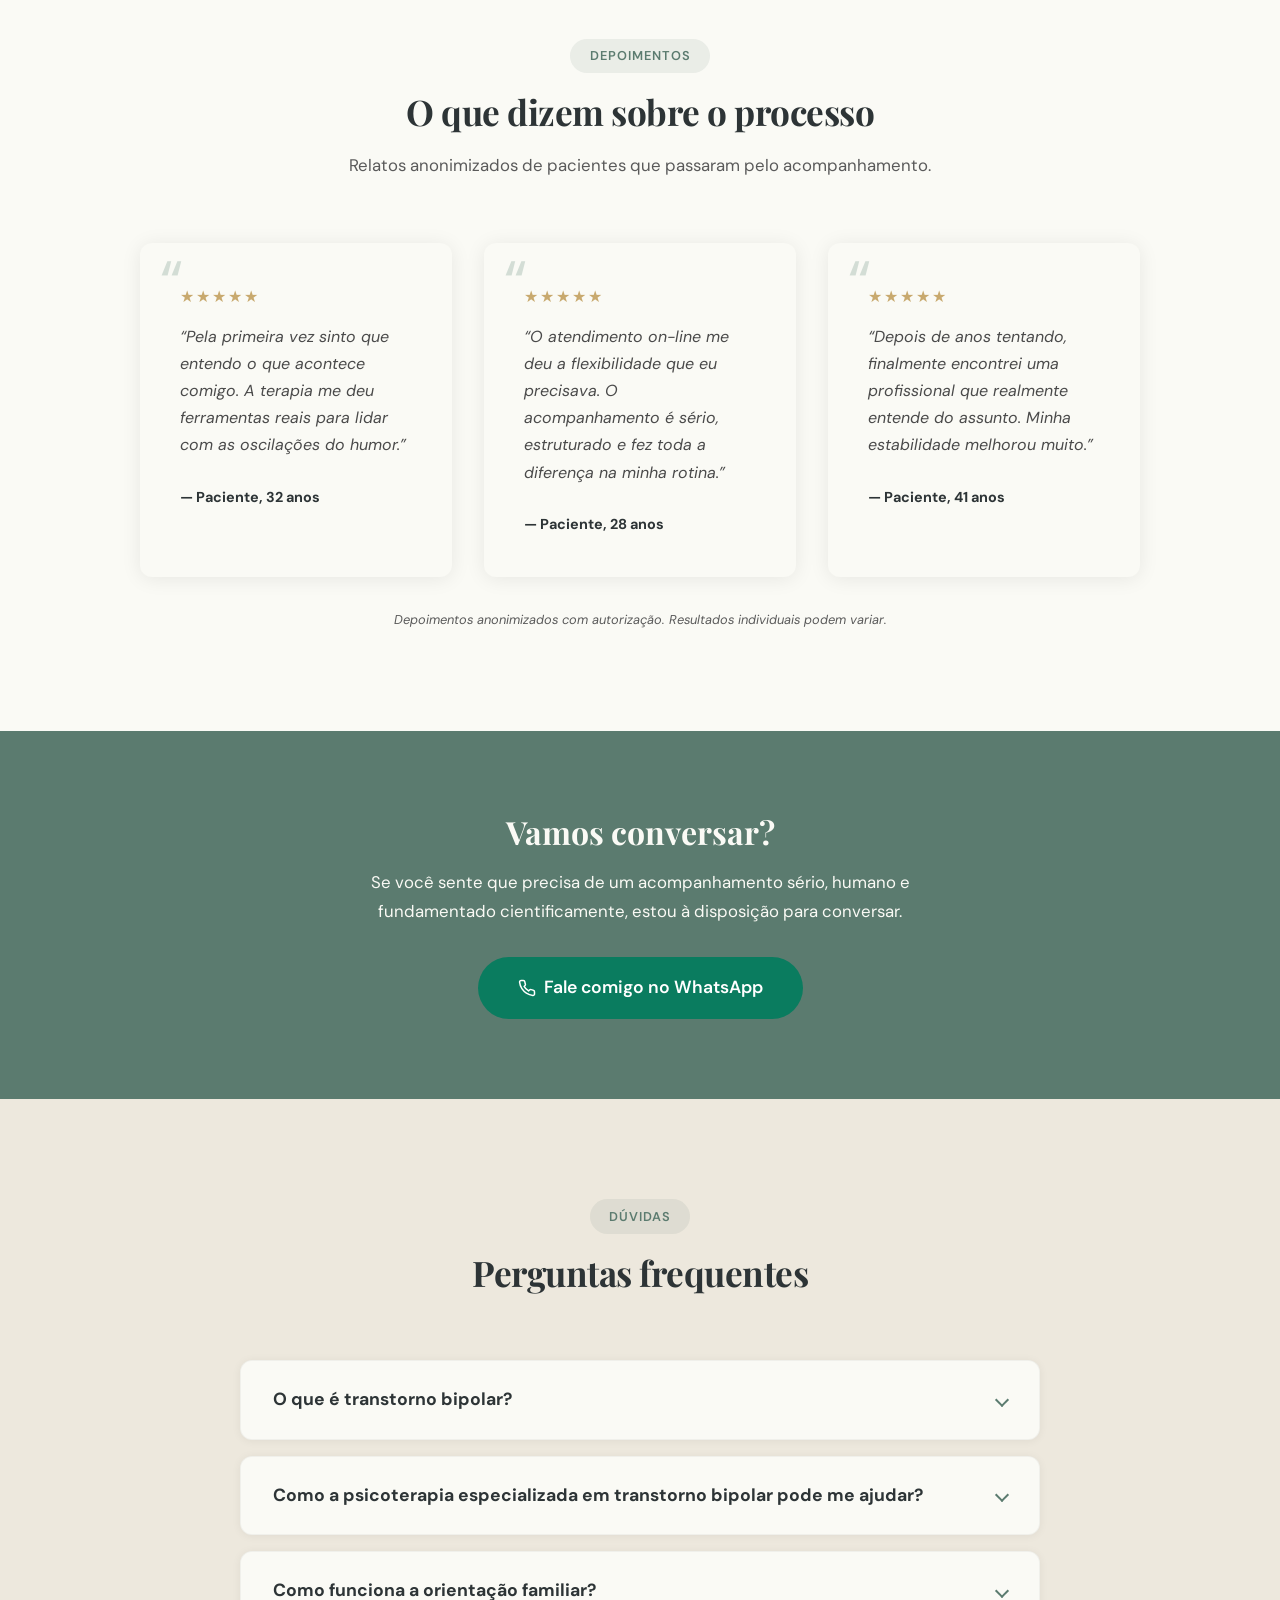
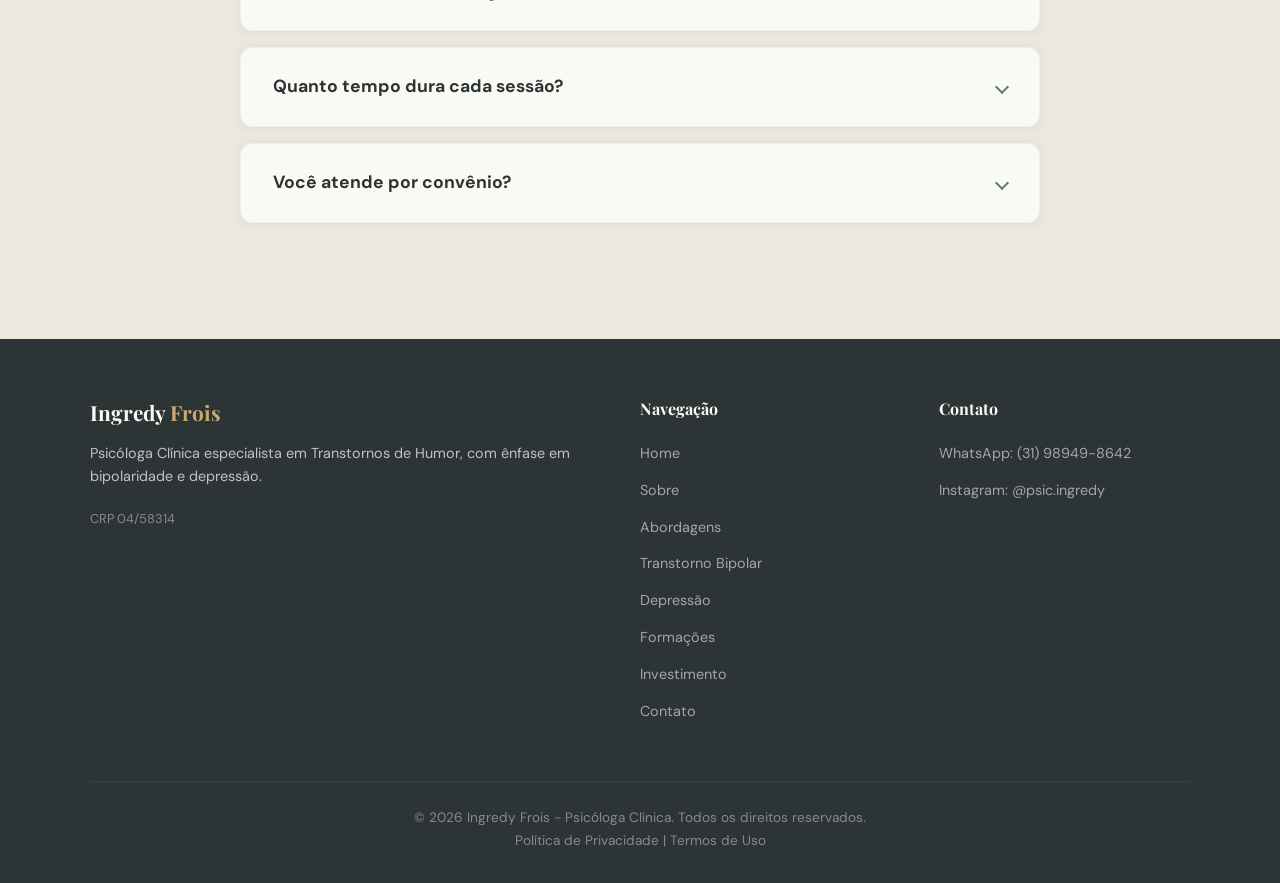
==== commit 80597dff: "feat: nova foto do topo sem o livro e remove subtítulo da página Sobre - Home: troca a foto do topo " ====
--- a/index.html
+++ b/index.html
@@ -21,7 +21,7 @@
   <link rel="apple-touch-icon" href="apple-touch-icon.png">
   <link rel="manifest" href="site.webmanifest">
   <meta name="theme-color" content="#5B7B6F">
-  <link rel="stylesheet" href="css/style.css?v=8">
+  <link rel="stylesheet" href="css/style.css?v=9">
 </head>
 <body>
   <a class="skip-link" href="#main-content">Pular para o conteúdo principal</a>
@@ -74,7 +74,7 @@
         </a>
       </div>
       <div class="hero__image">
-        <img src="IMG_2503.JPEG" alt="Ingredy Frois - Psicóloga Clínica" width="420" height="420" fetchpriority="high">
+        <img src="foto-perfil.jpg" alt="Ingredy Frois - Psicóloga Clínica" width="484" height="484" fetchpriority="high">
       </div>
     </div>
   </section>
--- a/css/style.css
+++ b/css/style.css
@@ -329,8 +329,6 @@
   width: 100%;
   height: 100%;
   object-fit: cover;
-  object-position: center 10%;
-  transform: scale(1.4);
 }
 
 /* ===== BUTTONS ===== */
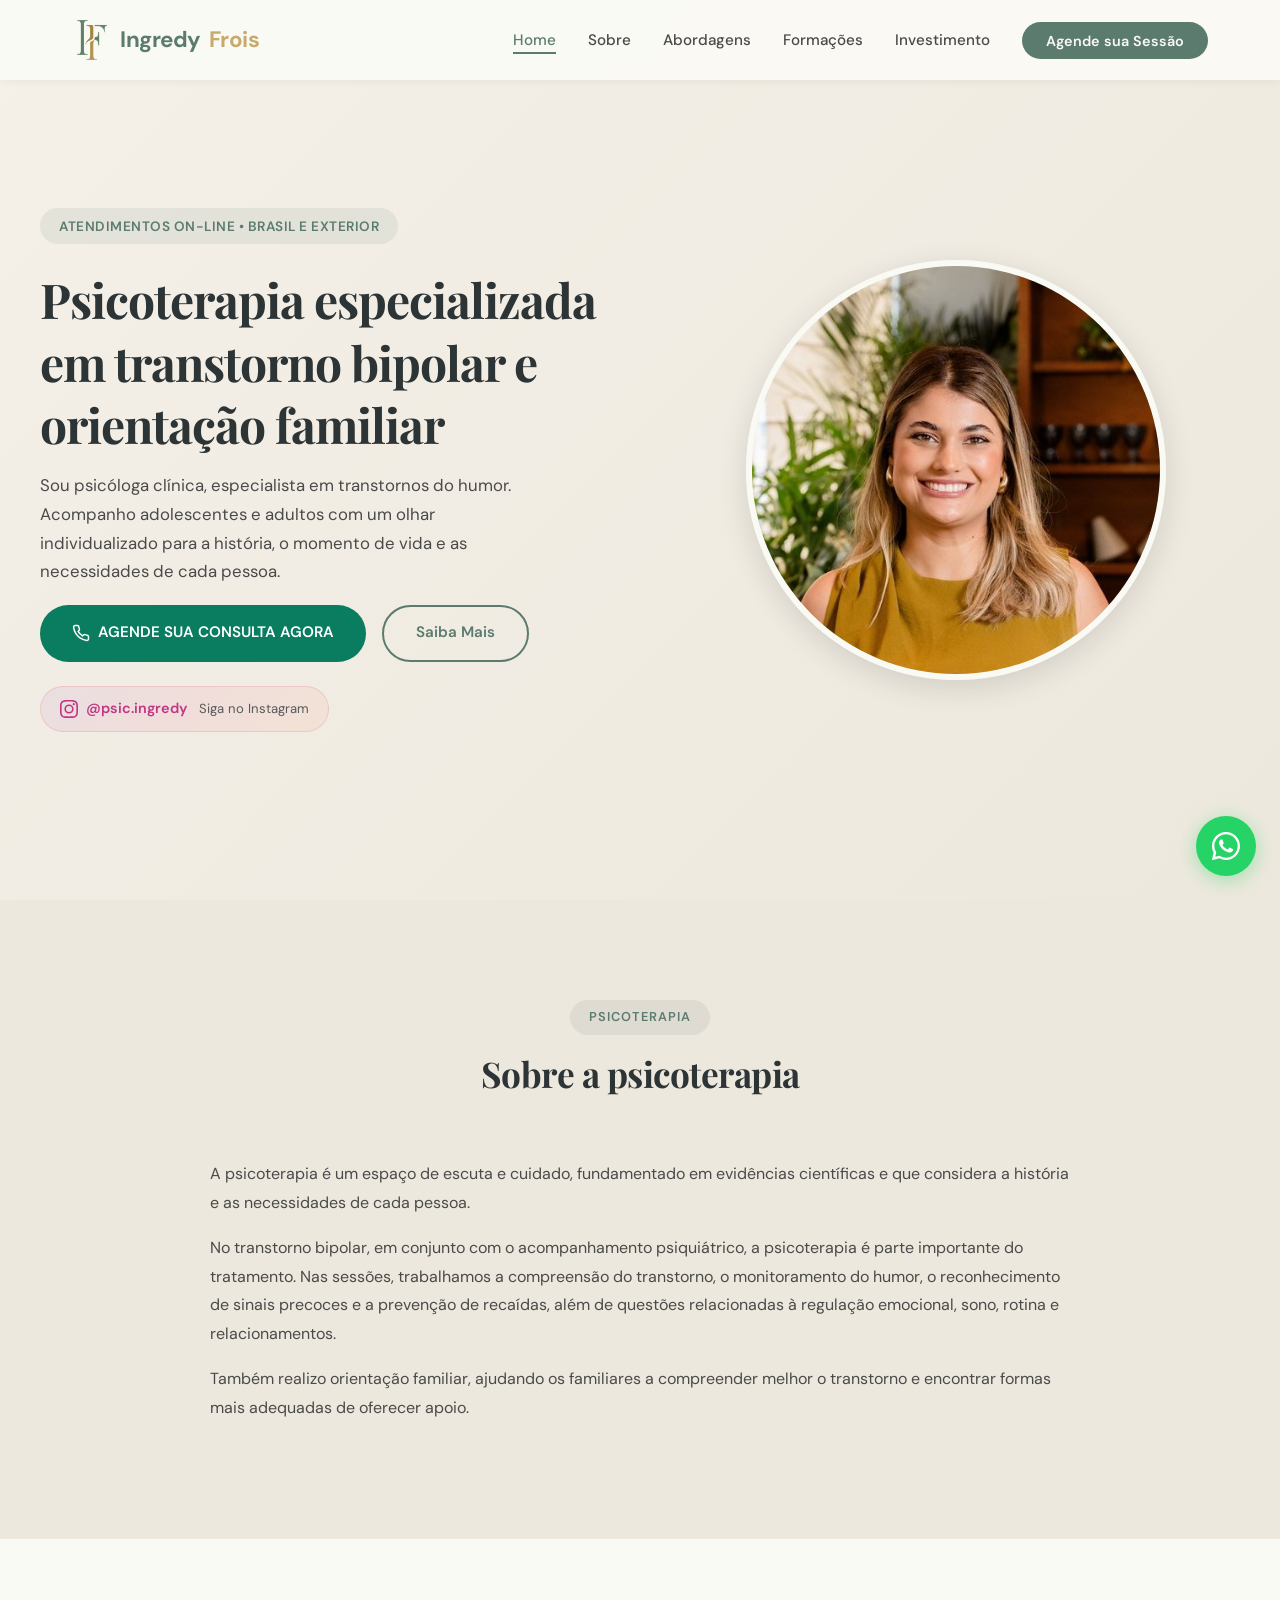
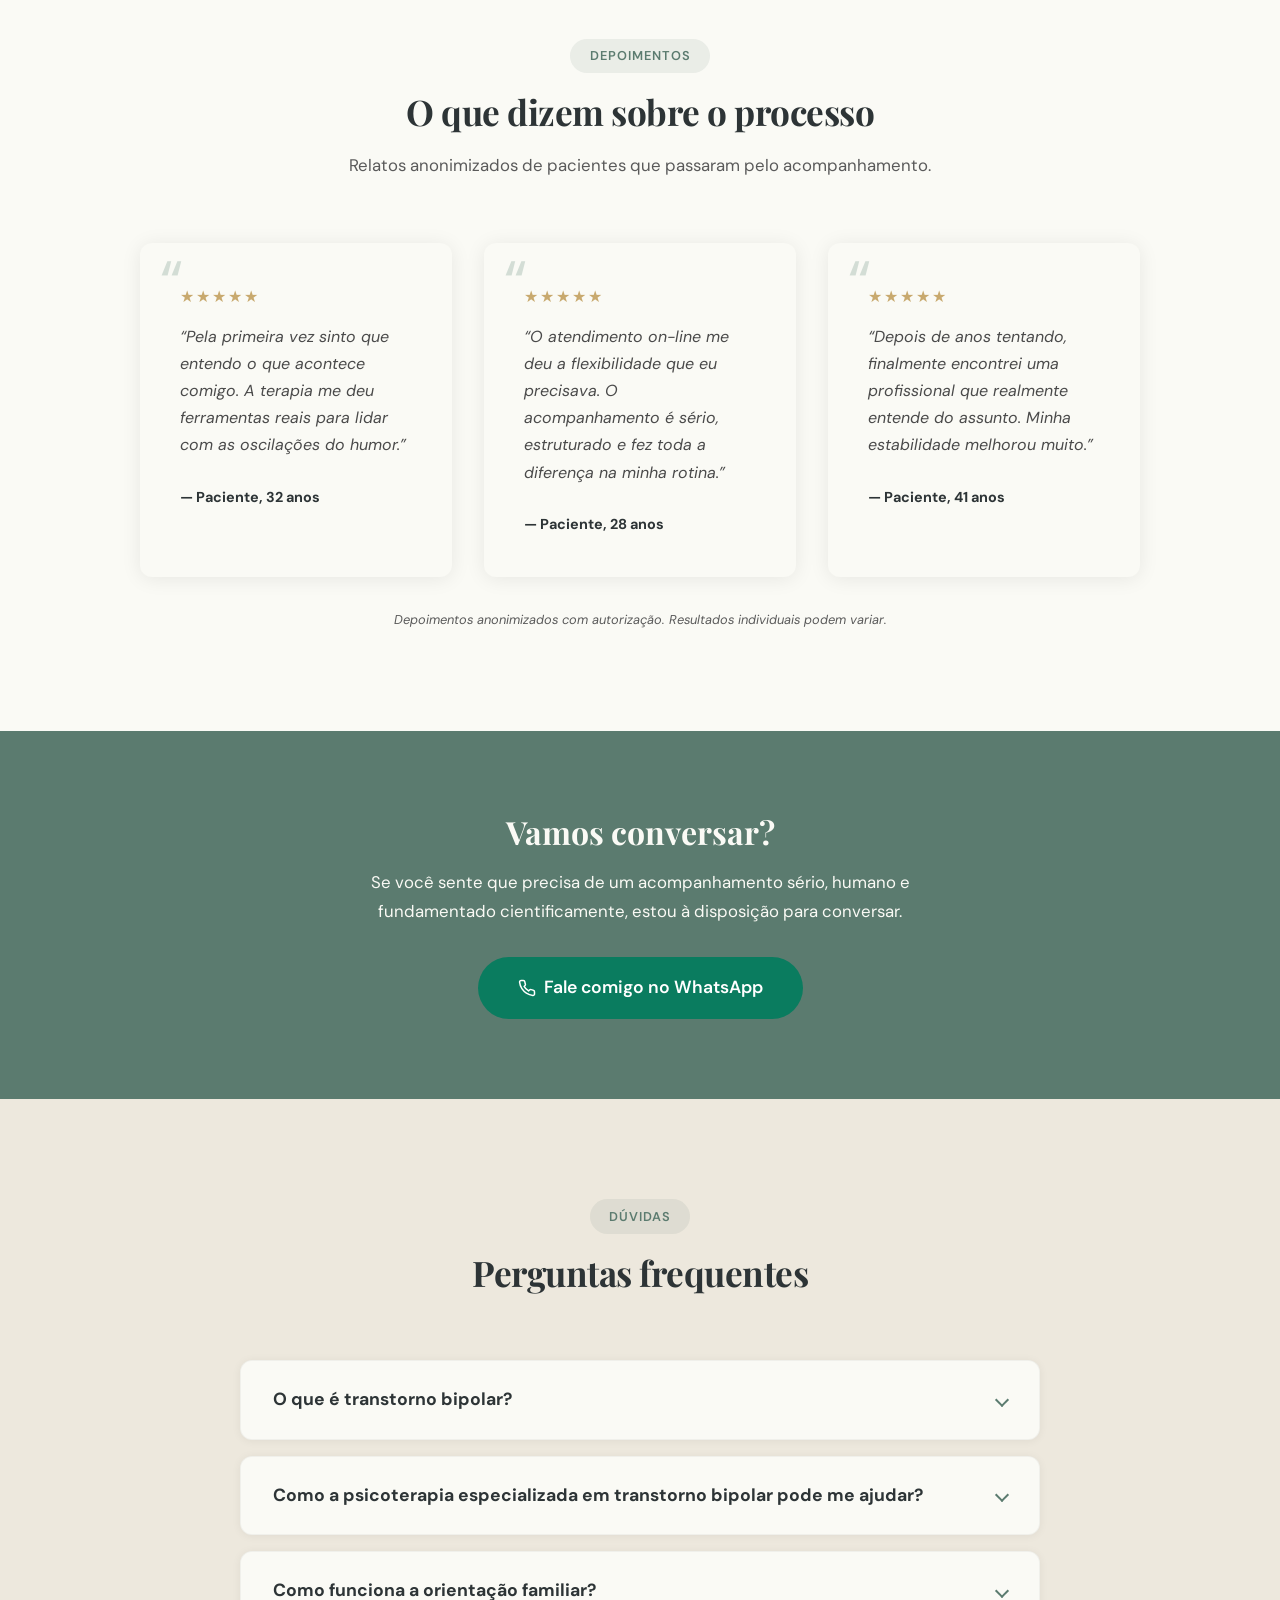
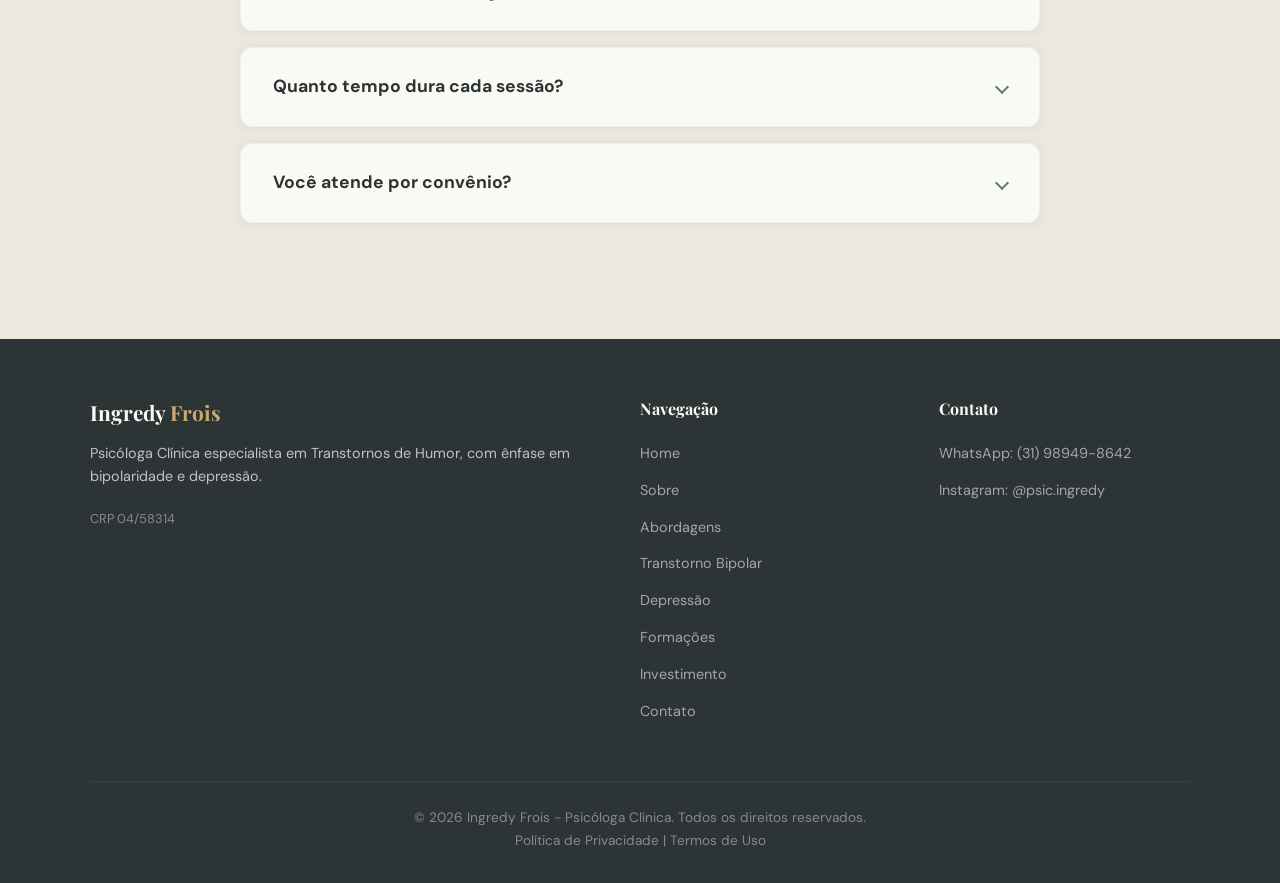
==== commit e31351da: "feat: novos textos na página Depressão e cards em grade 2x2 - Depressão: novos textos em "O que é a " ====
--- a/index.html
+++ b/index.html
@@ -21,7 +21,7 @@
   <link rel="apple-touch-icon" href="apple-touch-icon.png">
   <link rel="manifest" href="site.webmanifest">
   <meta name="theme-color" content="#5B7B6F">
-  <link rel="stylesheet" href="css/style.css?v=9">
+  <link rel="stylesheet" href="css/style.css?v=10">
 </head>
 <body>
   <a class="skip-link" href="#main-content">Pular para o conteúdo principal</a>
--- a/css/style.css
+++ b/css/style.css
@@ -551,6 +551,12 @@
   margin: 0 auto;
 }
 
+.cards--2x2 {
+  grid-template-columns: repeat(2, 1fr);
+  max-width: 960px;
+  margin: 0 auto;
+}
+
 /* ===== APPROACH CARDS ===== */
 .approach-card {
   background: var(--white);
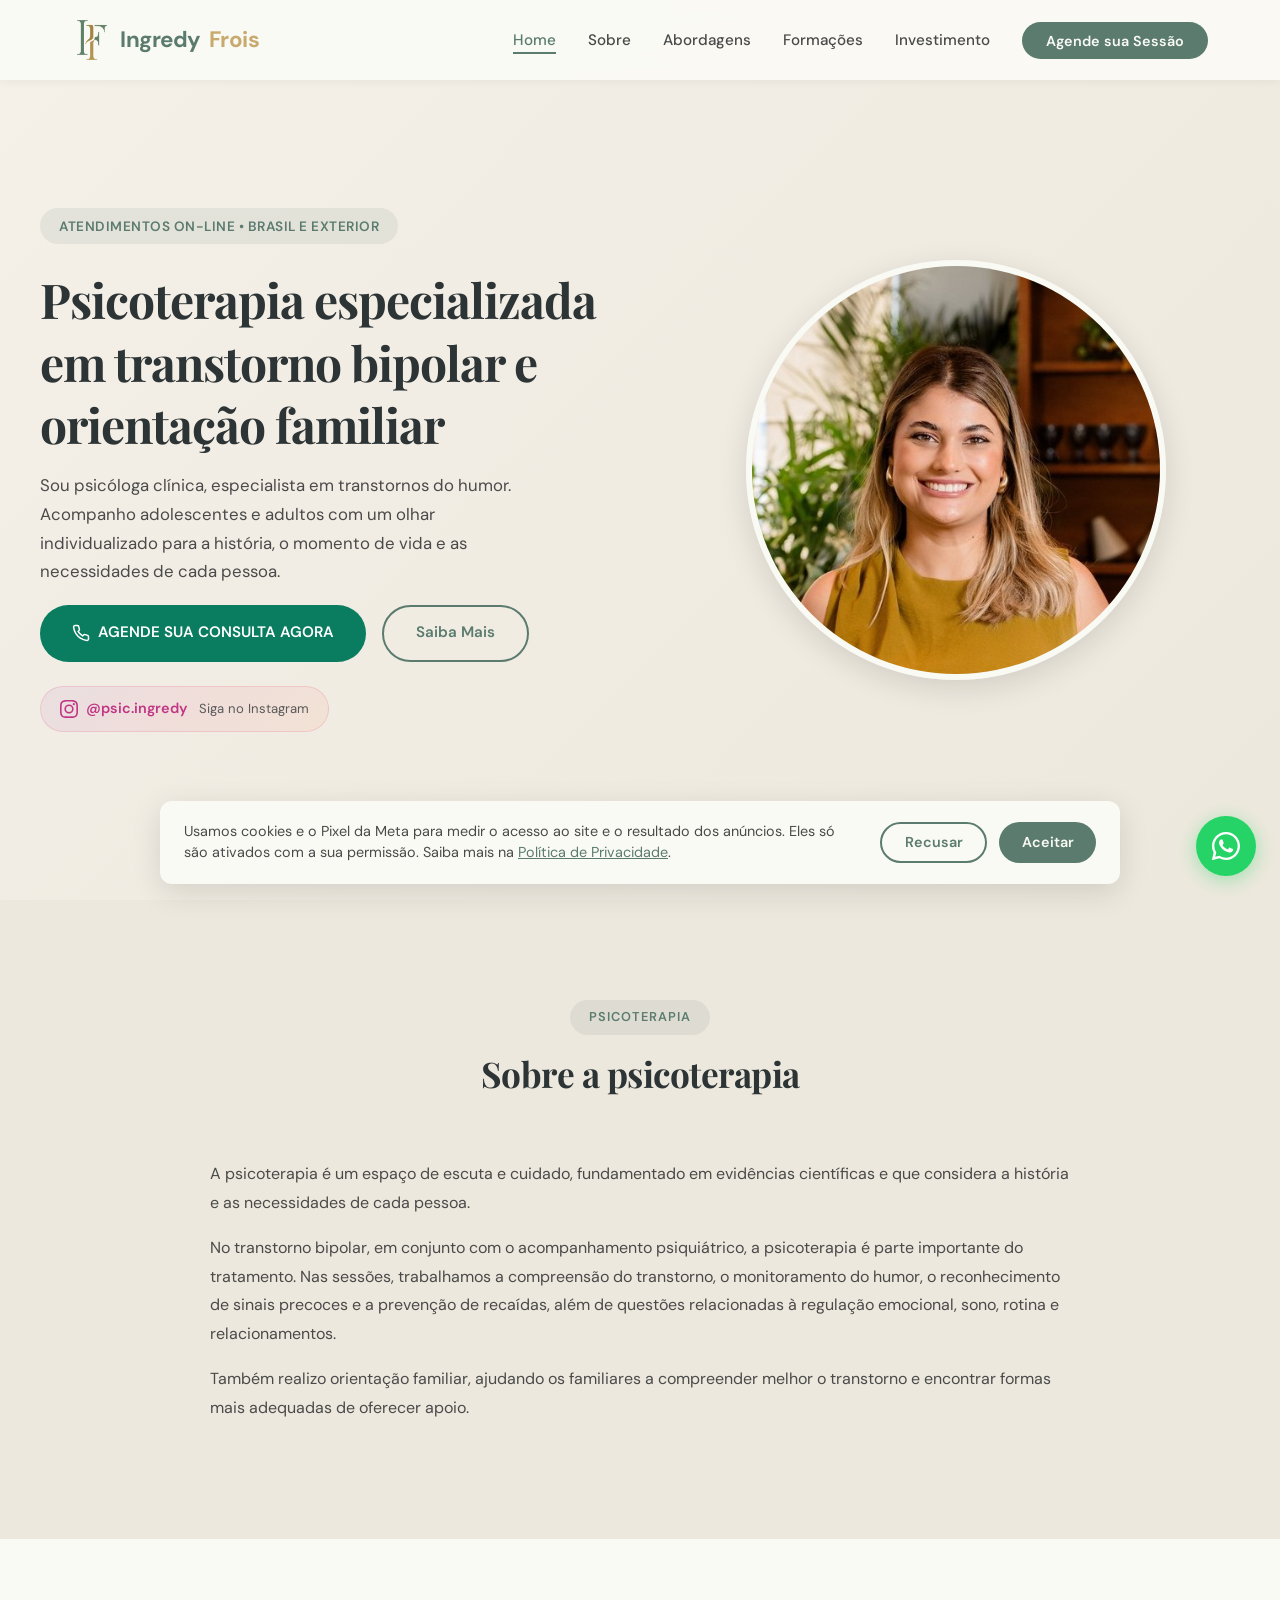
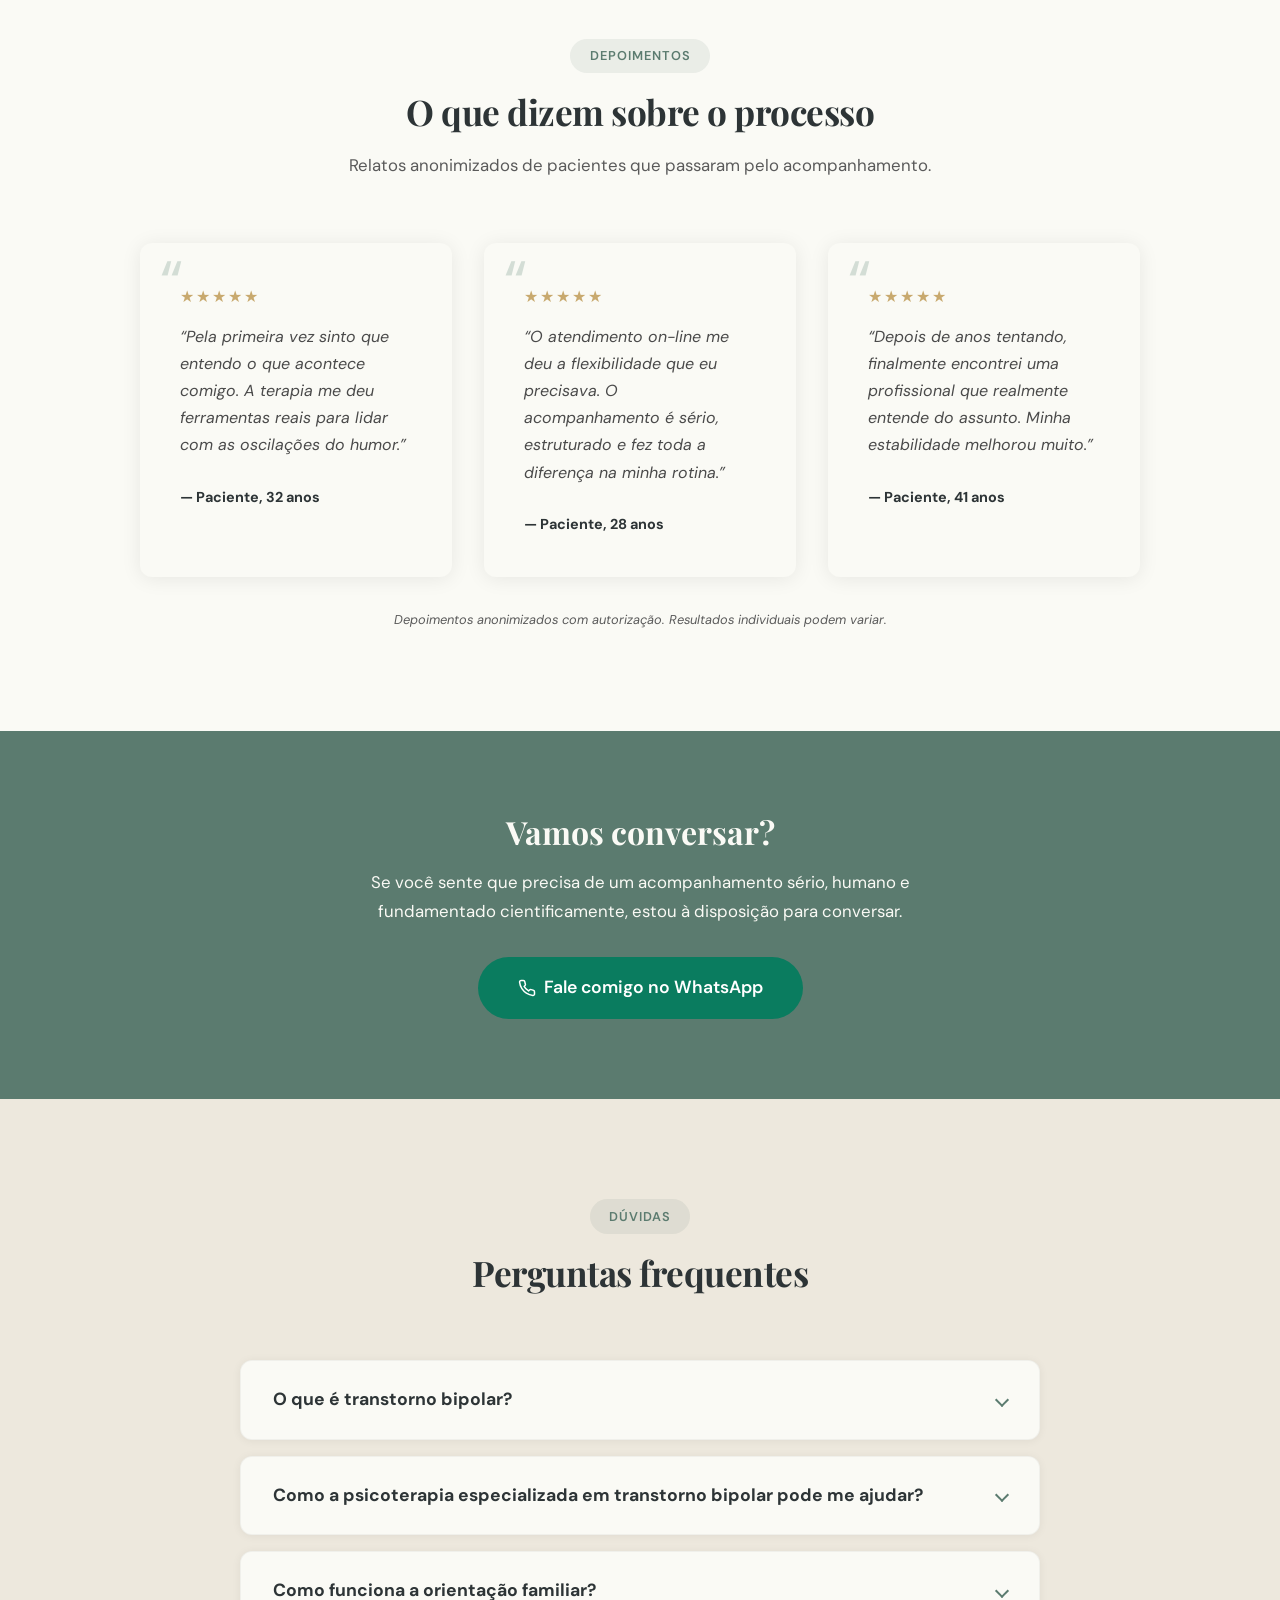
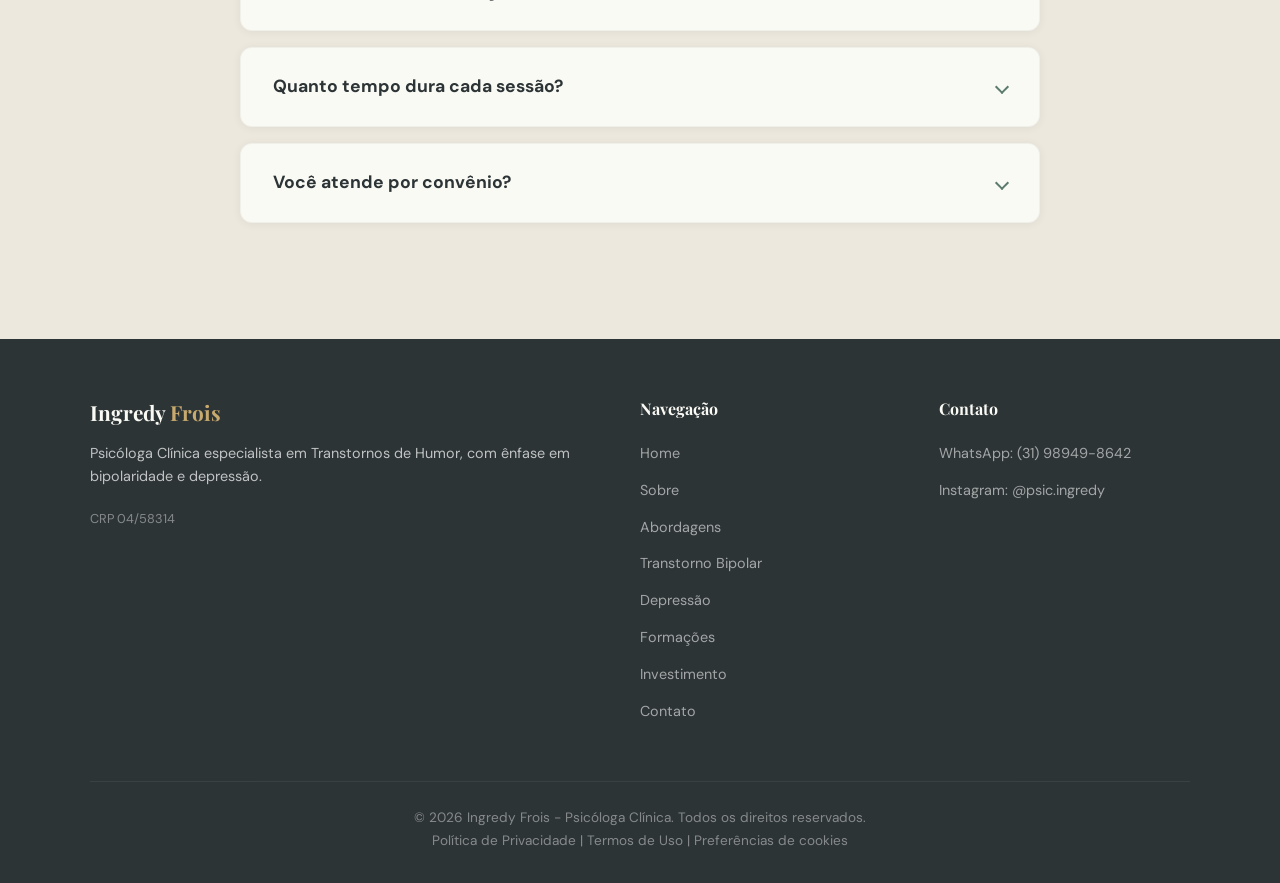
==== commit c8019e1c: "feat: Pixel da Meta com aviso de cookies (LGPD) - js/consent.js: aviso de cookies; o Pixel (45117835" ====
--- a/index.html
+++ b/index.html
@@ -22,6 +22,7 @@
   <link rel="manifest" href="site.webmanifest">
   <meta name="theme-color" content="#5B7B6F">
   <link rel="stylesheet" href="css/style.css?v=10">
+  <link rel="stylesheet" href="css/consent.css?v=1">
 </head>
 <body>
   <a class="skip-link" href="#main-content">Pular para o conteúdo principal</a>
@@ -211,14 +212,14 @@
       <div>
         <h4>Contato</h4>
         <ul class="footer__links">
-          <li><a href="https://wa.me/5531989498642" target="_blank" rel="noopener">WhatsApp: (31) 98949-8642</a></li>
+          <li><a href="https://wa.me/5531989498642" data-cta="whatsapp" data-location="rodape" target="_blank" rel="noopener">WhatsApp: (31) 98949-8642</a></li>
           <li><a href="https://instagram.com/psic.ingredy" target="_blank" rel="noopener">Instagram: @psic.ingredy</a></li>
         </ul>
       </div>
     </div>
     <div class="footer__bottom">
       <p>&copy; 2026 Ingredy Frois - Psicóloga Clínica. Todos os direitos reservados.</p>
-      <p><a href="privacidade.html">Política de Privacidade</a> | <a href="termos.html">Termos de Uso</a></p>
+      <p><a href="privacidade.html">Política de Privacidade</a> | <a href="termos.html">Termos de Uso</a> | <button type="button" class="footer__cookie-btn" data-cookie-settings>Preferências de cookies</button></p>
     </div>
   </footer>
 
@@ -248,7 +249,8 @@
     </button>
   </div>
 
-  <script src="js/main.js"></script>
+  <script src="js/consent.js?v=1"></script>
+  <script src="js/main.js?v=2"></script>
   <script type="application/ld+json">
   {
     "@context": "https://schema.org",
--- a/css/consent.css
+++ b/css/consent.css
@@ -0,0 +1,70 @@
+/* ===== Aviso de cookies (usado pelo site e pela landing page) ===== */
+.footer__cookie-btn {
+  background: none;
+  border: none;
+  padding: 0;
+  color: inherit;
+  font: inherit;
+  cursor: pointer;
+}
+
+.footer__cookie-btn:hover {
+  text-decoration: underline;
+}
+
+.cookie-banner {
+  position: fixed;
+  left: 16px;
+  right: 16px;
+  bottom: 16px;
+  z-index: 1100;
+  max-width: 960px;
+  margin: 0 auto;
+  display: flex;
+  align-items: center;
+  gap: 1.5rem;
+  padding: 1.25rem 1.5rem;
+  background: var(--white);
+  border-radius: var(--radius);
+  box-shadow: var(--shadow-lg);
+}
+
+.cookie-banner[hidden] {
+  display: none;
+}
+
+.cookie-banner__text {
+  font-size: 0.9rem;
+  color: var(--text);
+  line-height: 1.5;
+}
+
+.cookie-banner__text a {
+  color: var(--primary);
+  text-decoration: underline;
+}
+
+.cookie-banner__actions {
+  display: flex;
+  gap: 0.75rem;
+  flex-shrink: 0;
+}
+
+.cookie-banner__btn {
+  padding: 0.6rem 1.4rem;
+  font-size: 0.9rem;
+}
+
+@media (max-width: 640px) {
+  .cookie-banner {
+    flex-direction: column;
+    align-items: stretch;
+    gap: 1rem;
+    padding: 1rem;
+  }
+
+  .cookie-banner__actions .cookie-banner__btn {
+    flex: 1;
+    justify-content: center;
+  }
+}
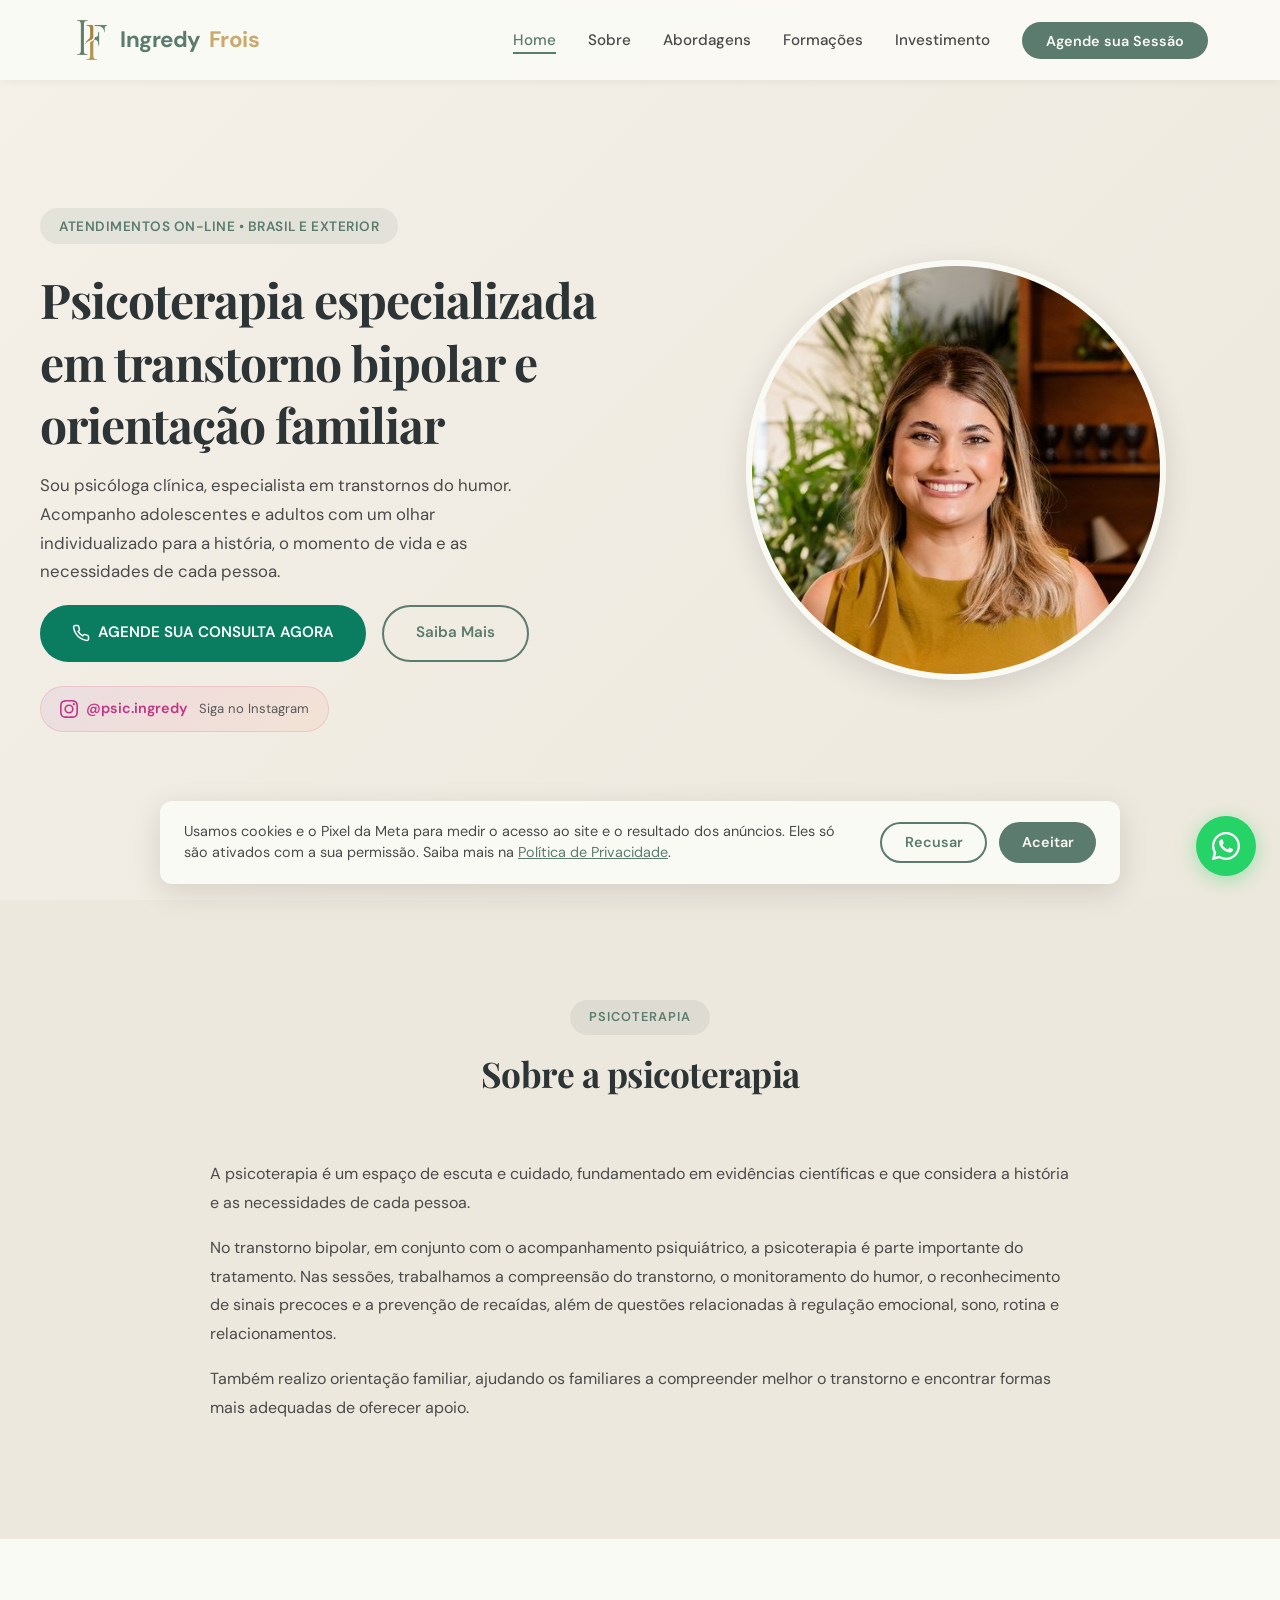
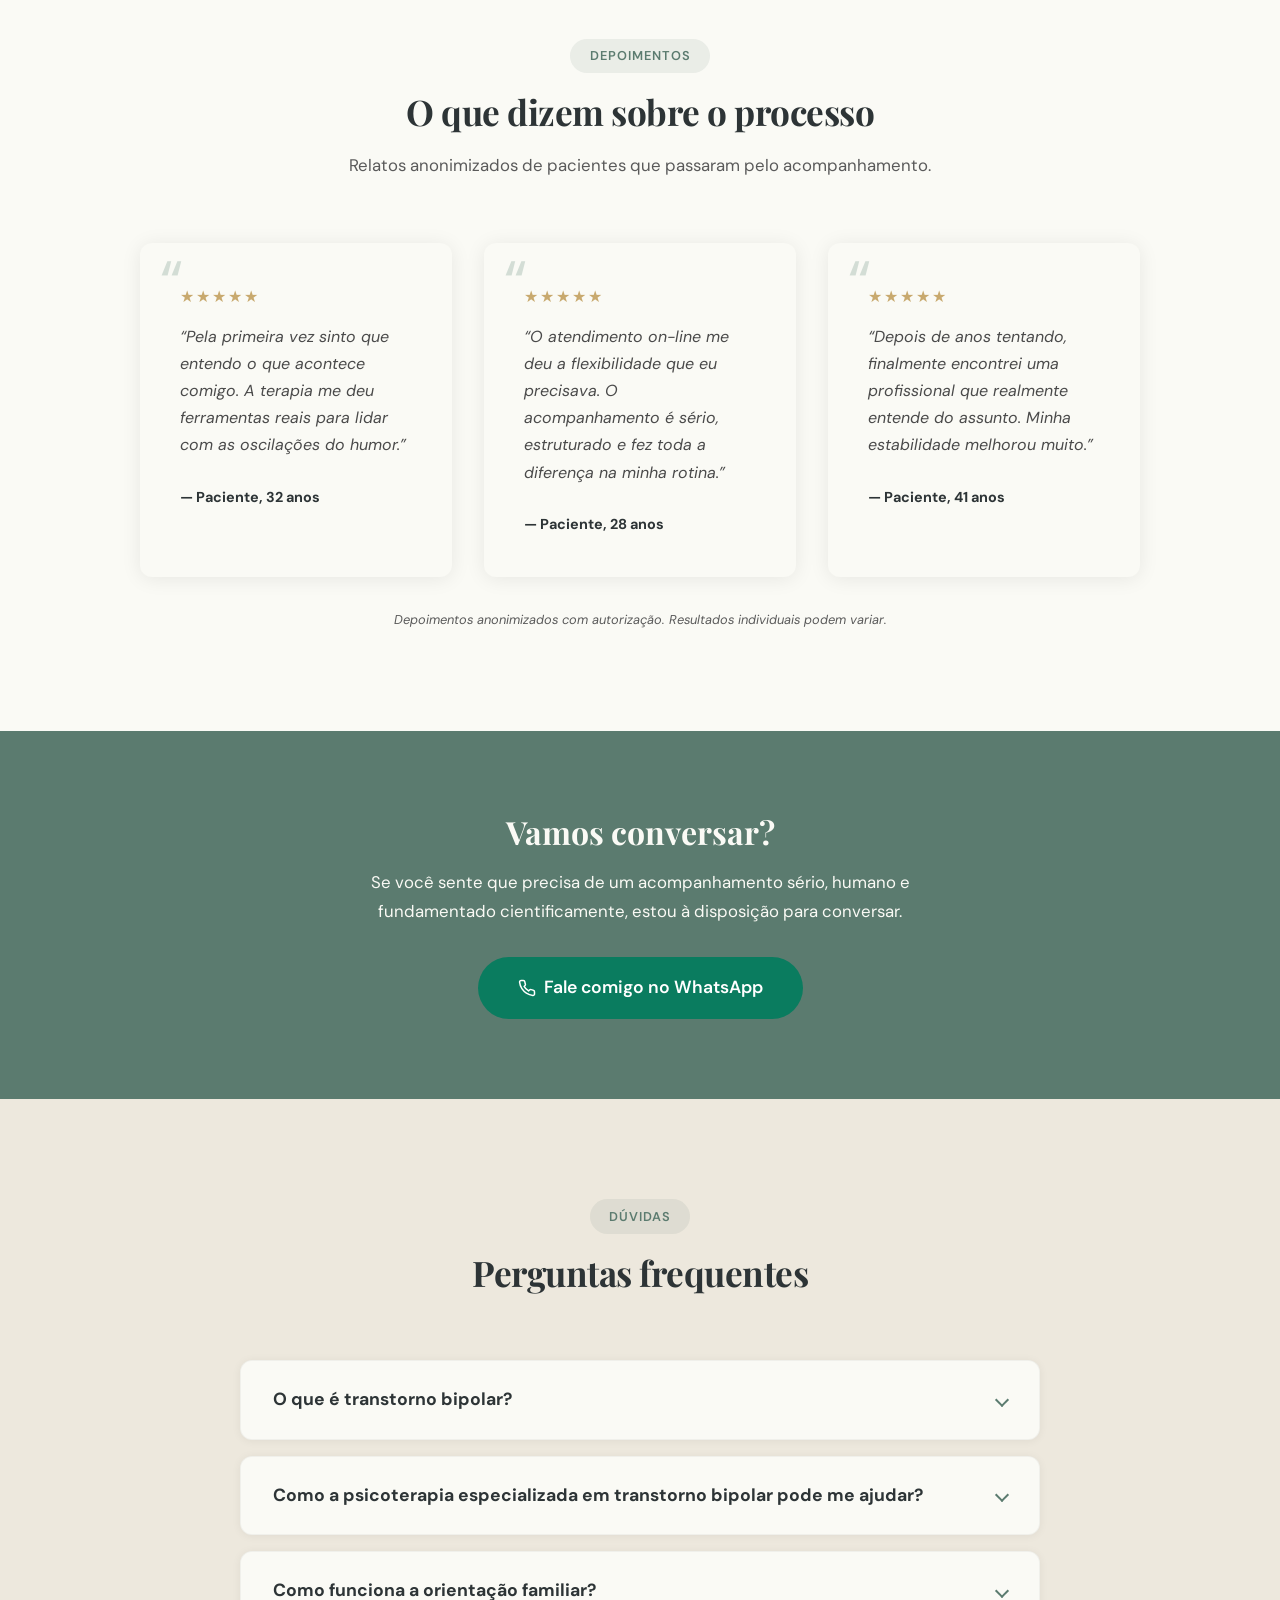
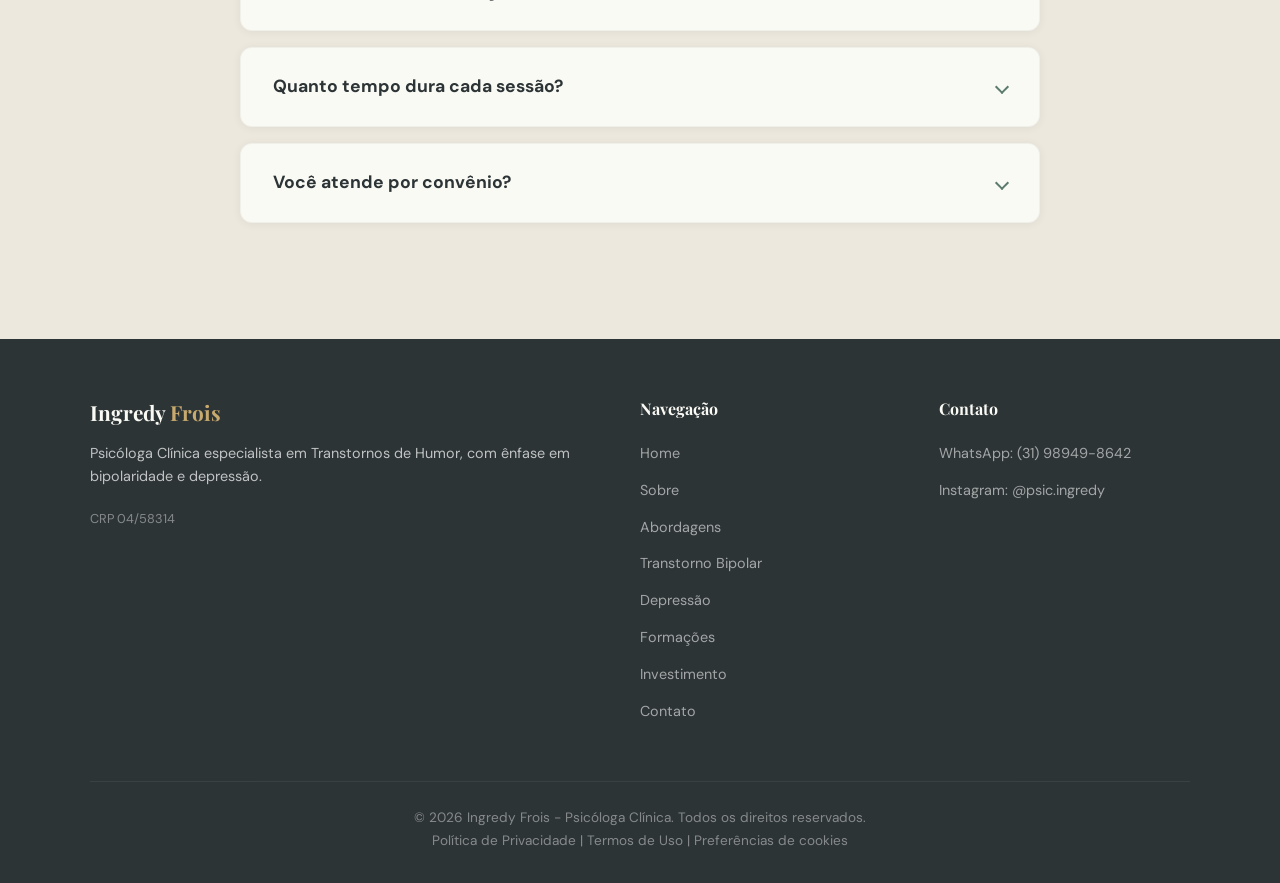
==== commit 0acae0cc: "feat: página de pré-agendamento para os anúncios - agendar.html: pré-qualificação em 4 perguntas (pa" ====
--- a/index.html
+++ b/index.html
@@ -249,7 +249,7 @@
     </button>
   </div>
 
-  <script src="js/consent.js?v=1"></script>
+  <script src="js/consent.js?v=2"></script>
   <script src="js/main.js?v=2"></script>
   <script type="application/ld+json">
   {
